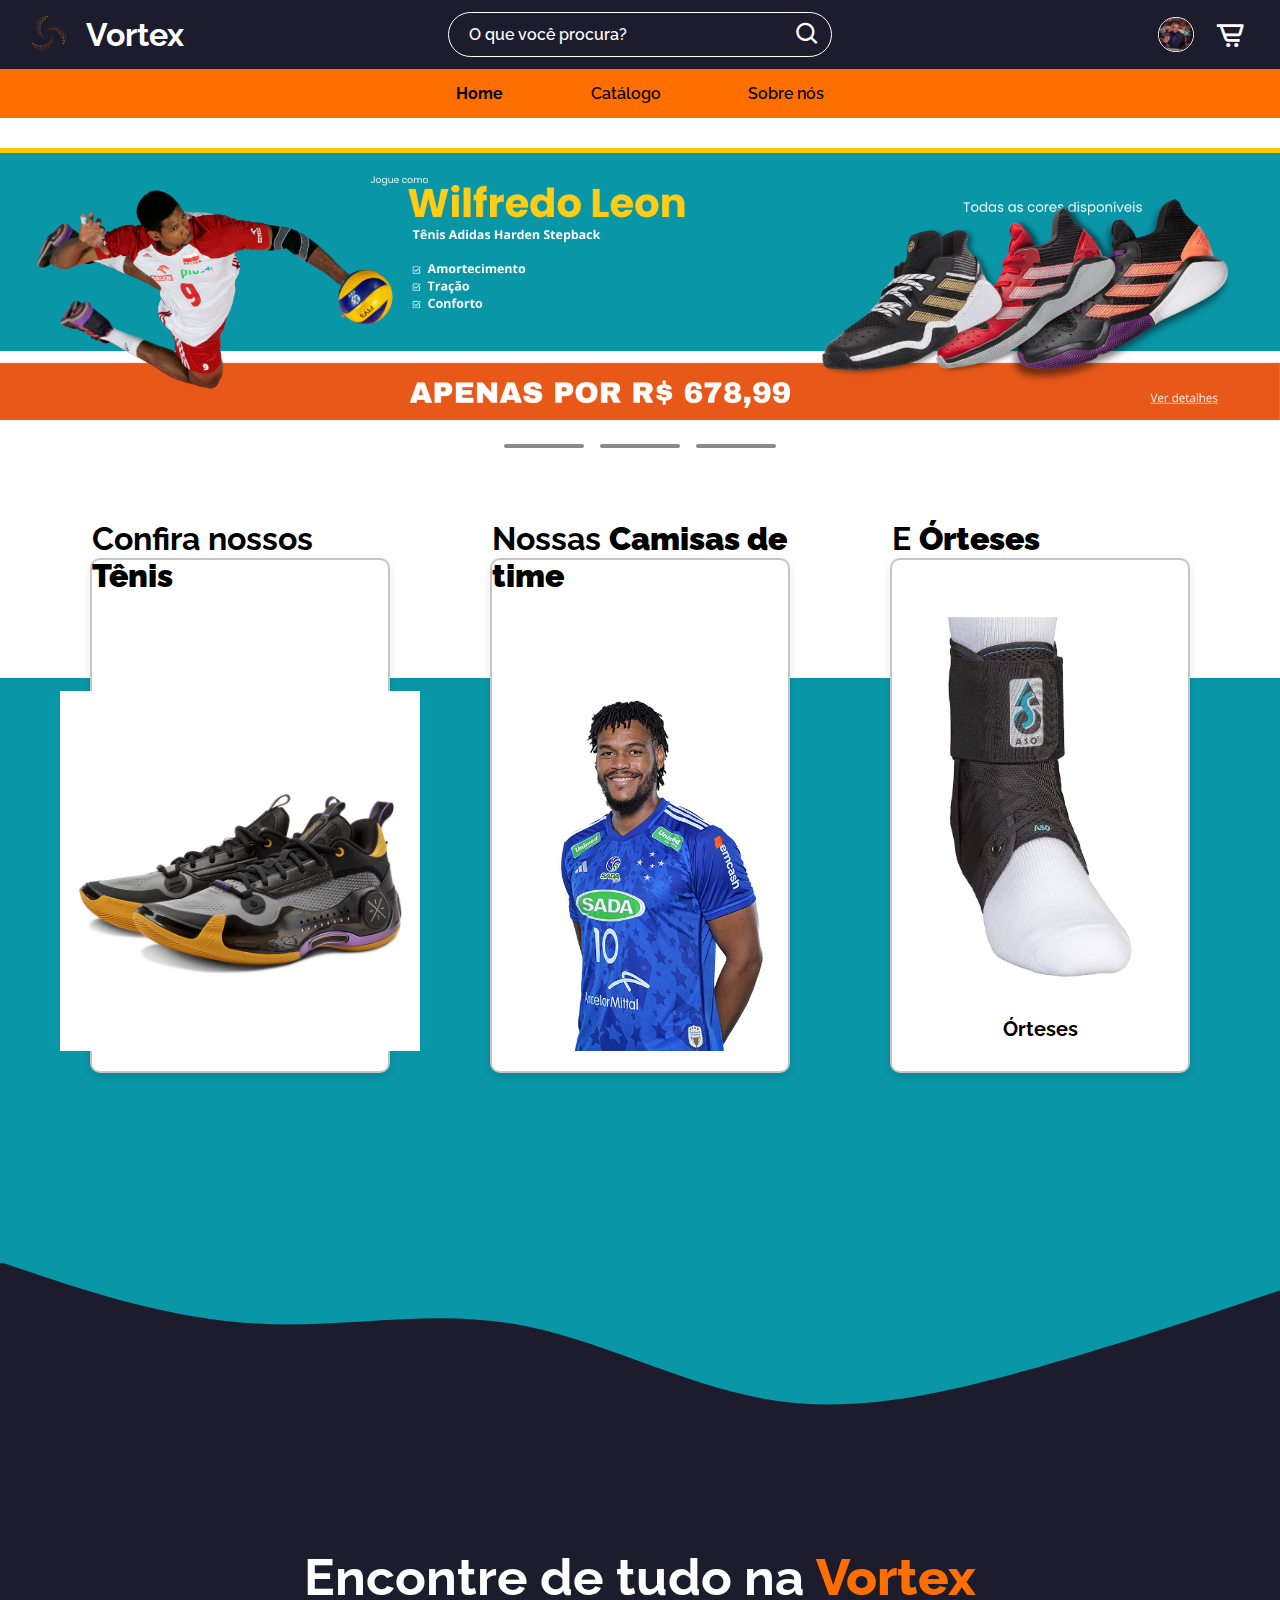
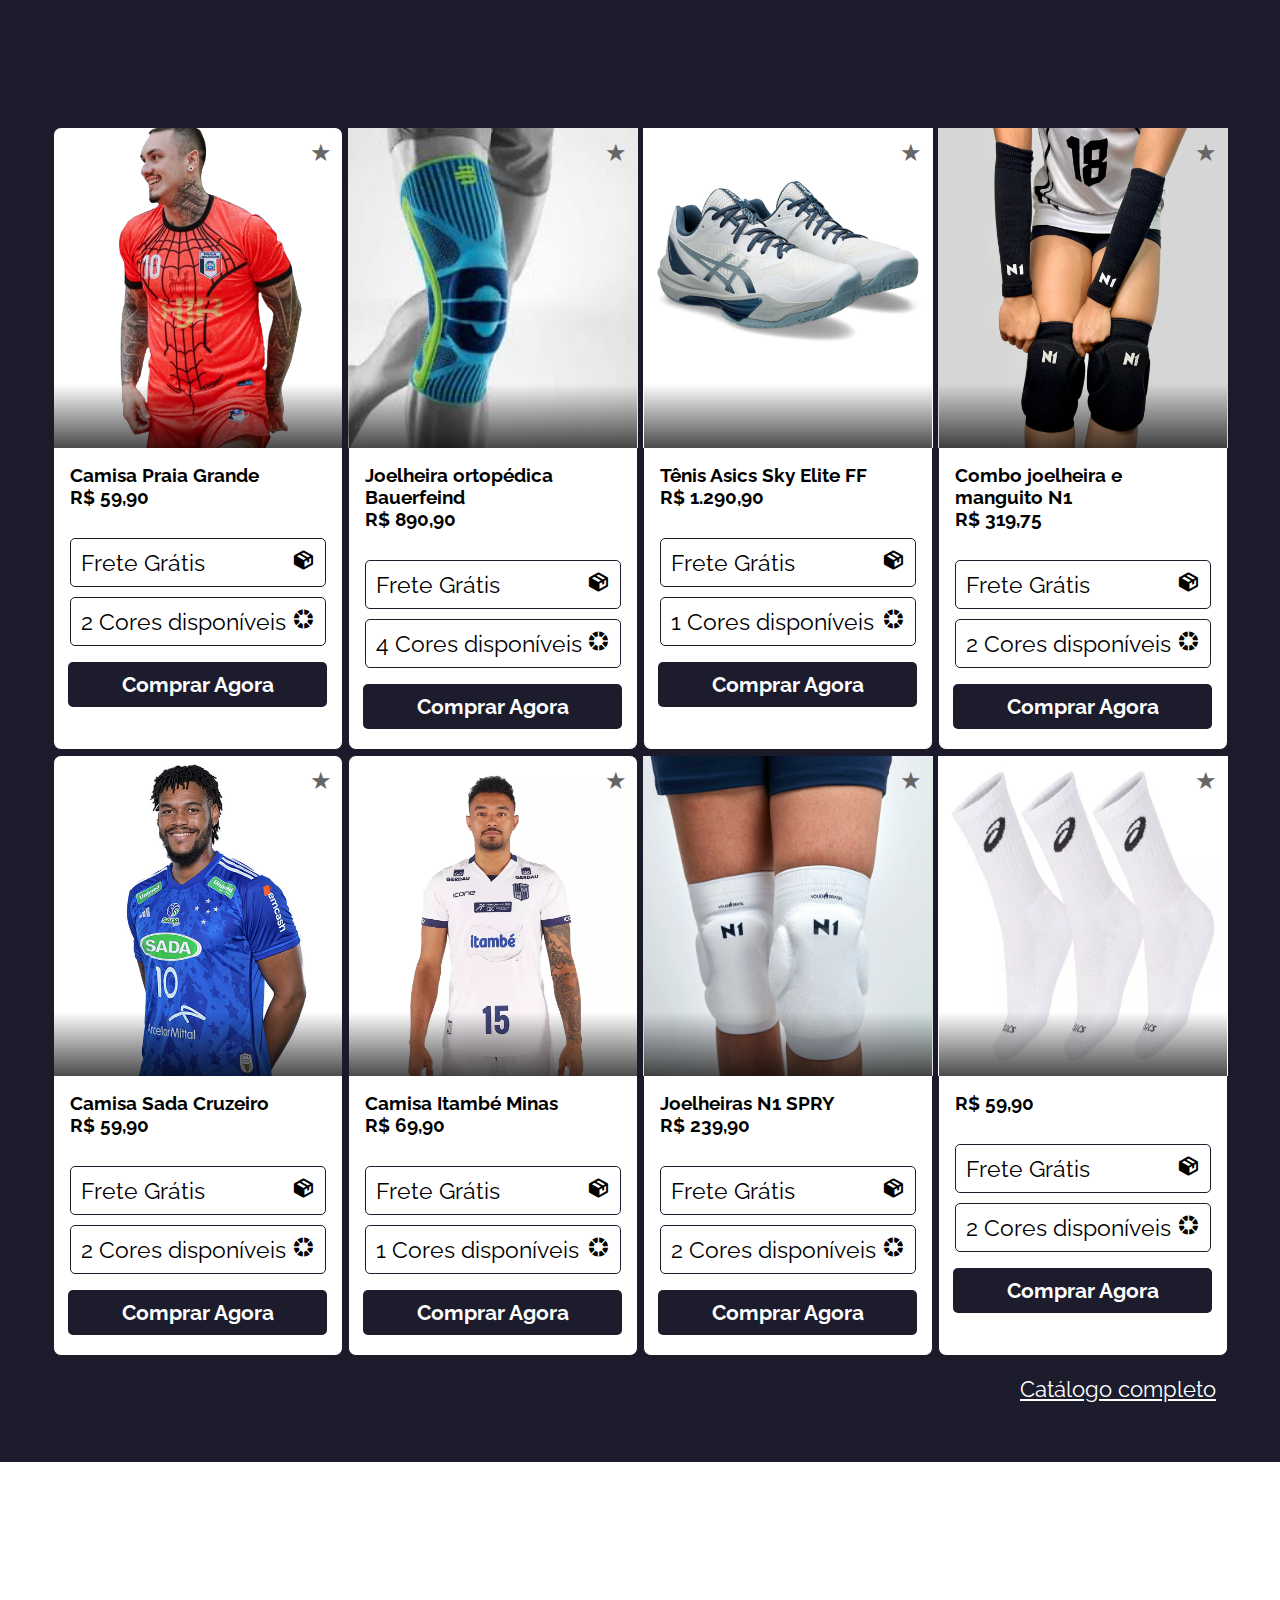
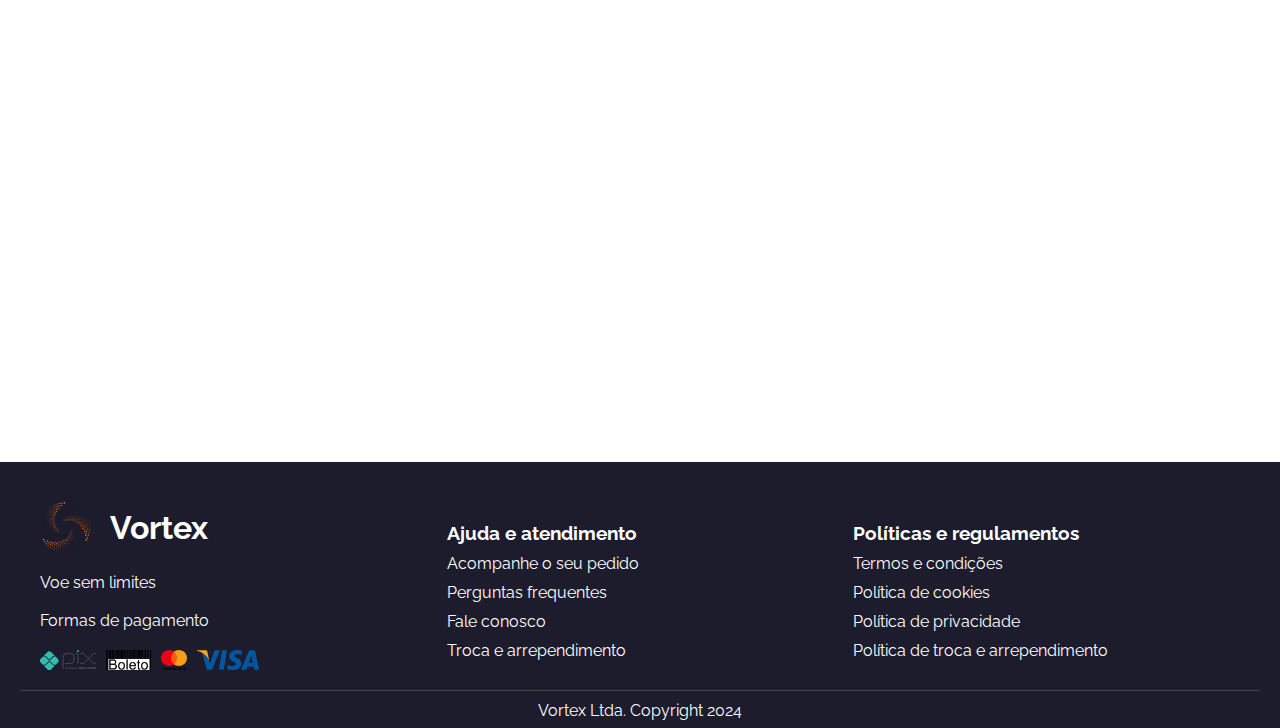
==== index.html @ 78d83d80 "atualizado" ====
<!DOCTYPE html>
<html lang="pt-br">
<head>
    <meta charset="UTF-8">
    <meta http-equiv="X-UA-Compatible" content="IE=edge">
    <meta name="viewport" content="width=device-width, initial-scale=1.0">
    <title>Vortex</title>
    <link rel="icon" href="img/logo.svg">
    <link rel="stylesheet" href="style.css">
    <link href="https://unpkg.com/boxicons@2.1.4/css/boxicons.min.css" rel="stylesheet"/>
</head>
<body>
    <header id="header">
        <div class="header-contents">
            <div class="logo-container">
                <img class="logo" src="img/logo.svg" >
                <h1>Vortex</h1>
            </div>
            
            <div class="searchbar">
                <input placeholder="O que você procura?" type="text">
                <i class='bx bx-search'></i>
            </div>

            <div class="header-links">
                <a href="#"><img src="img/foto de perfil.png"></a>
                <a href="#"><i class='bx bx-cart-alt'></i></a>
            </div>

            <div class="responsive-buttons">
                <button onclick="abrir_menu()" class="menu">
                    <i class="bx bx-menu"></i>
                </button>
                <button onclick="abrir_search()" class="menu">
                    <i class='bx bx-search'></i>
                </button>
            </div>
        </div>
        <nav>
            <ul>
                <a class="mobile-only-links perfil-link" href="#"><img src="img/foto de perfil.png"></a>
                <a class="mobile-only-links cart-link" href="#"><i class='bx bx-cart-alt'></i></a>
                <a class="current-page" href="">Home</a>
                <a href="">Catálogo</a>
                <a href="">Sobre nós</a>
                <a class="catalog-item-a" href=""><strong>Vortex Exclusive</strong></a>
                <a class="catalog-item-a" href="">Tênis</a>
                <a class="catalog-item-a" href="">Joelheiras</a>
                <a class="catalog-item-a" href="">Órteses</a>
                <a class="catalog-item-a" href="">Manguitos</a>
                
            </ul>
        </nav>
    </header>
    <main>
        <div class="main-banner">
            <div class="banner-img-slider">
                <a href="">
                    <img id="banner-slider-1" src="img/banner/banner1.png" alt="">
                </a>
            </div>

            <div class="banner-nav">
                <a href="#banner-slider-1"></a>
                <a href="#banner-slider-2"></a>
                <a href="#banner-slider-3"></a>
            </div>
        </div>
        <div class="promotion-cards">
            <div class="promotion-bg"></div>

            <div class="card">
                <h1>Confira nossos <strong>Tênis</strong></h1>

                <div class="img-container">
                    <img src="img/produtos/wow10.webp" alt="Produto 1">
                </div>
              
            </div>
            <div class="card">
                <h1>Nossas <strong>Camisas de time</strong></h1>
                <div class="img-container">
                    <img src="img/produtos/camisa-sadacruzeiro.jpg" alt="Produto 1">
                </div>
            </div>
            <div class="card">
                <h1>E <strong>Órteses</strong></h1>
                <div class="img-container">
                    <img src="img/produtos/aso-brace.jpg" alt="Produto 3">
                </div>
                <div class="card-content">
                    <h3>Órteses</h3>
                    <p>Jogue seguro que está protegido contra lesões</p>
                </div>
            </div>

            </div>
        </div>
        
        
        <div class="products">
            <svg xmlns="http://www.w3.org/2000/svg" viewBox="0 0 1440 320">
                <path fill="#1C1C2D" fill-opacity="1" d="M0,288L48,272C96,256,192,224,288,197.3C384,171,480,149,576,165.3C672,181,768,235,864,250.7C960,267,1056,245,1152,250.7C1248,256,1344,288,1392,304L1440,320L1440,320L1392,320C1344,320,1248,320,1152,320C1056,320,960,320,864,320C768,320,672,320,576,320C480,320,384,320,288,320C192,320,96,320,48,320L0,320Z"></path>
            </svg>
            <div class="title">
                <h1>Encontre de tudo na <span class="vrtx_span">Vortex</span></h1>
            </div>
            <div class="list-products">

            <!-- PRODUTO -->
            <div class="product-card">
                <div class="card-header">
                    <img src="img/produtos/camisapraiagrande.png" alt="Joelheiras esportivas" class="product-image">
                    <button class="favorite-button">★</button>
                </div>
                
                <div class="card-body">
                    <div class="product-info">
                        <h2>Camisa Praia Grande</h2>
                        <h3>R$ 59,90</h3>
                    </div>
                    
                    <div class="options">
                        <span>
                            Frete Grátis
                            <i class='bx bxs-package'></i>
                        </span>
                        <span>
                            2 Cores disponíveis
                            <i class='bx bxs-color'></i>
                        </span>
                    </div>
                </div>
                <button class="buy-button">Comprar Agora</button>
            </div>
            <!-- PRODUTO -->
             <div class="product-card">
                <div class="card-header">
                    <img src="img/produtos/bauerfeind.jpg" alt="Joelheiras esportivas" class="product-image">
                    <button class="favorite-button">★</button>
                </div>
                
                <div class="card-body">
                    <div class="product-info">
                        <h2>Joelheira ortopédica Bauerfeind</h2>
                        <h3>R$ 890,90</h3>
                    </div>
                    
                    <div class="options">
                        <span>
                            Frete Grátis
                            <i class='bx bxs-package'></i>
                        </span>
                        <span>
                            4 Cores disponíveis
                            <i class='bx bxs-color'></i>
                        </span>
                    </div>
                </div>
                <button class="buy-button">Comprar Agora</button>
            </div>
            <!-- PRODUTO -->
            <!-- PRODUTO -->
             <div class="product-card">
                <div class="card-header">
                    <img src="img/produtos/asics.jpg" alt="Joelheiras esportivas" class="product-image">
                    <button class="favorite-button">★</button>
                </div>
                
                <div class="card-body">
                    <div class="product-info">
                        <h2>Tênis Asics Sky Elite FF</h2>
                        <h3>R$ 1.290,90</h3>
                    </div>
                    
                    <div class="options">
                        <span>
                            Frete Grátis
                            <i class='bx bxs-package'></i>
                        </span>
                        <span>
                            1 Cores disponíveis
                            <i class='bx bxs-color'></i>
                        </span>
                    </div>
                </div>
                <button class="buy-button">Comprar Agora</button>
            </div>
            <!-- PRODUTO -->
            <!-- PRODUTO -->
             <div class="product-card">
                <div class="card-header">
                    <img src="img/produtos/combo-n1.webp" alt="Joelheiras esportivas" class="product-image">
                    <button class="favorite-button">★</button>
                </div>
                
                <div class="card-body">
                    <div class="product-info">
                        <h2>Combo joelheira e manguito N1</h2>
                        <h3>R$ 319,75</h3>
                    </div>
                    
                    <div class="options">
                        <span>
                            Frete Grátis
                            <i class='bx bxs-package'></i>
                        </span>
                        <span>
                            2 Cores disponíveis
                            <i class='bx bxs-color'></i>
                        </span>
                    </div>
                </div>
                <button class="buy-button">Comprar Agora</button>
            </div>
            <!-- PRODUTO -->
            <!-- PRODUTO -->
             <div class="product-card">
                <div class="card-header">
                    <img src="img/produtos/camisa-sadacruzeiro.jpg" alt="Joelheiras esportivas" class="product-image">
                    <button class="favorite-button">★</button>
                </div>
                
                <div class="card-body">
                    <div class="product-info">
                        <h2>Camisa Sada Cruzeiro</h2>
                        <h3>R$ 59,90</h3>
                    </div>
                    
                    <div class="options">
                        <span>
                            Frete Grátis
                            <i class='bx bxs-package'></i>
                        </span>
                        <span>
                            2 Cores disponíveis
                            <i class='bx bxs-color'></i>
                        </span>
                    </div>
                </div>
                <button class="buy-button">Comprar Agora</button>
            </div>
            <!-- PRODUTO -->
            <!-- PRODUTO -->
             <div class="product-card">
                <div class="card-header">
                    <img src="img/produtos/camisa-itambe-minas.webp" alt="Joelheiras esportivas" class="product-image">
                    <button class="favorite-button">★</button>
                </div>
                
                <div class="card-body">
                    <div class="product-info">
                        <h2>Camisa Itambé Minas</h2>
                        <h3>R$ 69,90</h3>
                    </div>
                    
                    <div class="options">
                        <span>
                            Frete Grátis
                            <i class='bx bxs-package'></i>
                        </span>
                        <span>
                            1 Cores disponíveis
                            <i class='bx bxs-color'></i>
                        </span>
                    </div>
                </div>
                <button class="buy-button">Comprar Agora</button>
            </div>
            <!-- PRODUTO -->
            <!-- PRODUTO -->
             <div class="product-card">
                <div class="card-header">
                    <img src="img/produtos/joelheiran1.jpg" alt="Joelheiras esportivas" class="product-image">
                    <button class="favorite-button">★</button>
                </div>
                
                <div class="card-body">
                    <div class="product-info">
                        <h2>Joelheiras N1 SPRY</h2>
                        <h3>R$ 239,90</h3>
                    </div>
                    
                    <div class="options">
                        <span>
                            Frete Grátis
                            <i class='bx bxs-package'></i>
                        </span>
                        <span>
                            2 Cores disponíveis
                            <i class='bx bxs-color'></i>
                        </span>
                    </div>
                </div>
                <button class="buy-button">Comprar Agora</button>
            </div>
            <!-- PRODUTO -->
            <!-- PRODUTO -->
             <div class="product-card">
                <div class="card-header">
                    <img src="img/produtos/meiaasicscrew.webp" alt="Joelheiras esportivas" class="product-image">
                    <button class="favorite-button">★</button>
                </div>
                
                <div class="card-body">
                    <div class="product-info">
                        <h2></h2>
                        <h3>R$ 59,90</h3>
                    </div>
                    
                    <div class="options">
                        <span>
                            Frete Grátis
                            <i class='bx bxs-package'></i>
                        </span>
                        <span>
                            2 Cores disponíveis
                            <i class='bx bxs-color'></i>
                        </span>
                    </div>
                </div>
                <button class="buy-button">Comprar Agora</button>
            </div>
           
            
        </div>
        <div class="catalog-container">
            <a href="">Catálogo completo</a>
        </div>
    </div>

    </div>

    </main>
    <footer>
    <div class="footer-container">
        <div class="footer-column">
            <span class="footer-logo">
                <img src="img/logo.svg" alt="Logo Vortex" >
                <h2>Vortex</h2>
            </span>
            <p>Voe sem limites</p>
            <p class="formas-pagamento">Formas de pagamento</p>
            <div class="payment-methods">
                <img src="img/pix-106.svg" alt="pix">
                <img src="img/boleto.png" alt="boleto">
                <img src="img/Mastercard-logo.svg" alt="mastercard">
                <img src="img/Visa_Inc._logo.svg" alt="visa">
            </div>
        </div>

        <div class="footer-column">
            <h3>Ajuda e atendimento</h3>
            <ul>
                <li><a href="#">Acompanhe o seu pedido</a></li>
                <li><a href="#">Perguntas frequentes</a></li>
                <li><a href="#">Fale conosco</a></li>
                <li><a href="#">Troca e arrependimento</a></li>
            </ul>
        </div>

        <div class="footer-column">
            <h3>Políticas e regulamentos</h3>
            <ul>
                <li><a href="#">Termos e condições</a></li>
                <li><a href="#">Política de cookies</a></li>
                <li><a href="#">Política de privacidade</a></li>
                <li><a href="#">Política de troca e arrependimento</a></li>
            </ul>
        </div>
    </div>

    <div class="footer-bottom">
        <p>Vortex Ltda. Copyright 2024</p>
    </div>
</footer>
    <script>
        function abrir_menu() {
            const nav = document.querySelector('nav');
            nav.classList.toggle('active');
        }
        function abrir_search() {
            const searchbar = document.querySelector('.searchbar');
            searchbar.classList.toggle('active');
        }
    </script>
</body>
</html>
---- style.css ----
/* /----------------------------------------------------------------------

                            CONTEUDOS GENÉRICOS

-------------------------------------------------------------------------*/

@import url('https://fonts.googleapis.com/css2?family=Raleway:ital,wght@0,100..900;1,100..900&display=swap');
@import url('https://fonts.googleapis.com/css2?family=Poppins:ital,wght@0,100;0,200;0,300;0,400;0,500;0,600;0,700;0,800;0,900;1,100;1,200;1,300;1,400;1,500;1,600;1,700;1,800;1,900&display=swap');

* {
    padding: 0;
    margin: 0;
    box-sizing: border-box;
    font-family: "Raleway", sans-serif;
    text-decoration: none;

}

:root {
    --escuro: #1C1C2D;
    --destaque: #FF6F00;
    --cinza: #8A8A8A;
}

body {
    overflow-x: hidden;
}

header {
    position: relative;
    width: 100vw;
    display: flex;
    z-index: 10;
    flex-direction: column;

}

.header-contents {
    padding: 16px 30px 16px 30px;
    display: flex;
    align-items: center;
    justify-content: space-between;
    color: white;
    background-color: var(--escuro);
    position: relative;
    z-index: 10;
}

.logo-container {
    display: flex;
    align-items: center;
    gap: 20px;
}

.logo {
    width: 36px;
}

.header-links {
    display: flex;
    gap: 20px;
    align-items: center;
}

.header-links a {
    display: flex;
    align-items: center;
    text-align: center;
    text-decoration: none;
    color: white;
    font-size: 2rem;
    width: 36px;
    height: 36px;
}

.header-links a img {
    align-self: center;
    border-radius: 100px;
    border: 1px solid white;
    width: 36px;
}

.searchbar {
    width: 30%;
    height: 65%;
    display: flex;
    padding: 15px 10px 15px 20px;
    align-items: center;
    justify-content: space-between;
    border: 1px solid white;
    border-radius: 100px;
    position: absolute;
    left: 50%;
    transform: translateX(-50%);
}

.searchbar input {
    font-size: 1rem;
    background-color: transparent;
    width: 100%;
    border: none;
    outline: none;
    color: white;

}

.searchbar input::placeholder {
    font-size: 1rem;
    color: white;
    font-weight: 550;
}

.searchbar i {
    font-size: 1.7rem;
}

nav {

    position: sticky;
    top: 0;
    width: 100%;
    display: flex;
    justify-content: center;
    padding: 10px;
    background-color: var(--destaque);
    z-index: 1000;
}

nav ul {
    padding: 0;
    list-style: none;
    display: flex;
    justify-content: space-between;
    width: 30%;
    display: flex;
}

nav ul a {
    padding: 5px;
    font-weight: 550;
    color: black;
    text-decoration: none;
    position: relative;
    transition: all .2s ease;
}

.catalog-item-a {
    display: none;
}

nav ul a.current-page {
    font-weight: bolder;
}

nav ul a:hover {
    font-weight: bold;
    transform: scale(1.07);
}

.mobile-only-links {
    display: none;
}

.responsive-buttons {
    display: none;
}

.responsive-buttons button {
    background-color: transparent;
    border: none;
    color: white;
}

.menu i {
    font-size: 2.1rem;
}

/* /----------------------------------------------------------------------

                            PÁGINA HOME

-------------------------------------------------------------------------*/
main {
    margin-top: 30px;
    width: 100vw;
    min-height: 100vh;
    display: flex;
    gap: 100px;
    align-items: center;
    flex-direction: column;
}

.main-banner {
    display: flex;
    flex-direction: column;
    align-items: center;
    gap: 20px;
    width: 100%;
    max-height: 29rem;
    height: fit-content;
    border-top: 5px solid #F8C901;
}

.banner-img-slider {
    width: 100%;
    display: flex;
    overflow-x: auto;
    scrollbar-width: none;
    -ms-overflow-style: none;
    scroll-snap-type: x mandatory;
    scroll-behavior: smooth;
}

.banner-nav {
    display: flex;
    column-gap: 1rem;
    bottom: 1.25rem;
    left: 50%;
}

.banner-nav a {
    width: 5rem;
    border-radius: 10px;
    height: 0.25rem;
    background-color: var(--cinza);
    transition: all .3s ease;
}

.banner-nav a:hover {
    background-color: var(--escuro);
}

.banner-img-slider a {
    width: 100%;
    height: 100%;
}

.banner-img-slider a img {
    width: 100%;
    height: auto;
}

.promotion-cards {
    width: 90%;
    display: flex;
    justify-content: center;
    gap: 100px;
    /* Espaçamento entre os cards */
    flex-wrap: nowrap;
    position: relative;
    margin-top: 10px;
    /* Faz com que os cards que não couberem se movam para a linha seguinte */
}

.promotion-cards .card {
    display: flex;
    flex-direction: column;
    justify-content: space-between;
    width: 300px;
    border-radius: 10px;
    border: 2px solid #c5c5c5;
    box-shadow: 0 4px 8px rgba(0, 0, 0, 0.1);
    background-color: white;
    transition: all 0.3s ease, box-shadow 0.3s ease;
    position: relative;
    margin-bottom: 20px;
}

.card:hover {
    transform: translateY(-10px);
    box-shadow: 0 8px 16px rgba(0, 0, 0, 0.2);
}

.card .img-container {
    width: 100%;
    height: 25em;
    display: flex;
    align-items: center;
    justify-content: center;
}

.card img {
    width: auto;
    height: 90%;
    object-fit: cover;
    box-shadow: rgba(0, 0, 0, 0.35) 0px -50px 36px -28px inset;
}

.promotion-cards .card .card-content {
    padding: 20px;
    text-align: center;
    width: 100%;
    /* height: 40%; Define a altura do conteúdo como 40% do card */
    box-sizing: border-box;
}

.card-content h3 {
    font-size: 1.25rem;
    margin-bottom: 10px;
}

.promotion-bg {
    top: 120px;
    position: absolute;
    width: 100vw;
    height: 42rem;
    background-color: #0996A7;
}

.promotion-cards .card .card-content p {
    display: none;
}

.promotion-cards .card h1 {
    transform: translateY(-40px);
}

.products {
    margin-top: 70px;
    background-color: var(--escuro);
    position: relative;
    width: 100%;
    display: flex;
    flex-direction: column;
    align-items: center;
    padding-bottom: 40px;
}

.products svg {
    transform: rotate(180deg) translateY(1px);
    width: 100vw;
}

.products svg path {
    fill: #0996A7;
    stroke: 1px var(--destaque);
    stroke-width: 8px;
    stroke-linejoin: round;
}

.title {
    color: white;
    text-align: center;
    font-size: 1.6em;
    width: 100%;
}

h1 .vrtx_span {
    font-weight: 800;
    color: var(--destaque);
}

.list-products {
    display: flex;
    margin-top: 120px;
    width: 100%;
    flex-direction: row;
    flex-wrap: wrap;
    justify-content: center;
    gap: 5px;
}

/*
******************************
*/
.product-card {
    background-color: #F8C901;
    max-width: 290px;
    width: 100%;
    background: #fff;
    border-radius: 8px;
    box-shadow: 0 4px 6px rgba(0, 0, 0, 0.1);
    align-items: center;
    position: relative;
    border: 1px solid var(--escuro);
    display: flex;
    flex-direction: column;
    transition: all .3s ease;
    padding-bottom: 20px;
}

.card-header {
    display: flex;
    height: 20rem;
    width: 100%;
    justify-content: center;
    position: relative;
}

.product-card .options {
    display: flex;
    flex-direction: column;
    width: 100%;
    font-size: 1.3em;
    gap: 10px;
    justify-content: space-between;
}

.product-card .options span {
    border: 1px solid var(--escuro);
    padding: 10px;
    border-radius: 5px;
    width: 100%;
    display: flex;
    font-size: 1.1em;
    justify-content: space-between;

}

.product-image {
    height: 100%;
    width: auto;
    max-width: 290px;
    display: block;
    position: relative;
}

.card-header::after {
    content: "";
    position: absolute;
    bottom: 0;
    left: 0;
    width: 100%;
    height: 100%;
    background: linear-gradient(to top, rgba(0, 0, 0, 0.705), rgba(0, 0, 0, 0) 20%);
}

.favorite-button {
    position: absolute;
    z-index: 9;
    top: 10px;
    right: 10px;
    background: none;
    border: none;
    font-size: 24px;
    color: #666;
    cursor: pointer;
    transition: color 0.3s;
}

.favorite-button:hover {
    color: #ff9800;
}

.card-body {
    display: flex;
    flex-direction: column;
    gap: 30px;
    width: 100%;
    padding: 16px;
}

.product-info h2 {
    font-size: 1.2em;
}

.product-info h3 {
    font-size: 1.2em;
}

.product-price {
    font-size: 20px;
    font-weight: bold;
    color: #28a745;
    margin: 0 0 16px;
}

.product-options {
    width: 100%;
    padding: 8px;
    margin-bottom: 16px;
    border: 1px solid #ccc;
    border-radius: 4px;
    font-size: 14px;
}

.product-card .buy-button {
    padding: 10px;
    color: white;
    font-size: 1.3em;
    font-weight: 700;
    border: none;
    outline: none;
    border-radius: 5px;
    background-color: var(--escuro);
    transition: all .3s ease;
    width: 90%;

}

.product-card .buy-button:hover {
    scale: 1.02;
}

.product-card .buy-button:active {
    scale: 1.0;
}

.product-card:hover {
    border: 1px solid var(--destaque);
}

/*
******************************
*/
.catalog-container {
    width: 90%;
    padding: 20px 0px;
    text-align: right;
    font-size: 1.4em;
    text-decoration: none;
}

.catalog-container a {
    color: white;
    text-decoration: underline;
}

footer {
    margin-top: 600px;
    background-color: var(--escuro);
    color: #fff;
    padding: 40px 20px 8px 20px;
    width: 100%;
    font-family: Arial, sans-serif;
    position: relative;
}

.footer-container {
    display: flex;
    justify-content: space-between;
    flex-wrap: wrap;
    gap: 20px;
    max-width: 1200px;
    margin: 0 auto;
}

.footer-column {
    flex: 1;
    min-width: 200px;
    display: flex;
    flex-direction: column;
    justify-content: space-between;
}

.footer-logo img {
    width: 50px;
}

.footer-logo {
    display: flex;
    align-items: center;
    gap: 20px;
}

.footer-logo h2 {
    font-size: 2rem;
}

.payment-methods {
    display: flex;
    flex-wrap: wrap;
}

.payment-methods img {
    margin-right: 10px;
    width: auto;
    height: 20px;
}

.footer-column h3 {
    margin-top: 20px;
    font-size: 1.2rem;
    margin-bottom: 10px;
}

.footer-column ul {
    list-style-type: none;
    padding: 0;
}

.footer-column ul li {
    margin-bottom: 10px;
}

.footer-column ul li a {
    color: #fff;
    text-decoration: none;
    transition: color 0.3s ease;
}

.footer-column ul li a:hover {
    color: #ccc;
}

.footer-bottom {
    text-align: center;
    margin-top: 20px;
    border-top: 1px solid #444;
    padding-top: 10px;
    font-size: 1rem;
}

/* /----------------------------------------------------------------------

                            MEDIA QUERY'S

-------------------------------------------------------------------------*/

/* Colapsar Header */
@media (max-width: 800px) {
    .header-links {
        display: none;
    }

    nav {
        display: none;
        flex-direction: column;
        transition: transform 0.3s ease;
        border-bottom-left-radius: 8px;
        position: absolute;
        right: 0;
        top: 100%;
        width: 300px;
        padding: 20px;
        background-color: var(--destaque);
        box-shadow: 0 2px 10px rgba(0, 0, 0, 0.1);
    }

    nav.active {
        display: flex;
        flex-direction: column;
    }

    .searchbar {
        display: none;
        justify-content: space-around;
        align-items: center;
        margin: 0;
        transform: translatex(0);
        left: 0px;
        top: 100%;
        background-color: var(--escuro);
        width: 100%;
        border: none;
        border-radius: 0px;
        padding: 30px 6px 30px 6px;
    }

    .searchbar.active {
        z-index: 5;
        display: flex;
    }

    .searchbar.active i {
        font-size: 1.5rem;
    }

    .searchbar.active input {
        z-index: 6;
        width: 80%;
        font-size: 1.2rem;
        color: white;
        border: 1px solid white;
        padding: 10px;
        border-radius: 100px;
    }

    .mobile-only-links {
        width: 100%;
        display: flex;
        align-items: center;
        gap: 10%;
        justify-content: space-between;
        border-bottom: 1px solid var(--escuro);
    }

    .catalog-item-a {
        font-size: 3rem;
        display: block;
    }

    .mobile-only-links:nth-child(2) {
        margin-bottom: 25px;
    }

    .mobile-only-links.perfil-link>img {
        position: relative;
        display: block;
        width: 50px;
        border: 2px solid var(--escuro);
        border-radius: 100%;
    }

    .mobile-only-links.perfil-link::before {
        text-decoration: none;
        font-weight: 600;
        color: black;
        font-size: clamp(1.5rem, 0.6667rem + 2.7778vw, 2rem);
        content: 'Perfil';
        font-family: "Raleway", sans-serif;
    }

    .mobile-only-links.cart-link::before {
        text-decoration: none;
        font-weight: 600;
        color: black;
        font-size: clamp(1.5rem, 0.6667rem + 2.7778vw, 2rem);
        content: 'Carrinho';
        font-family: "Raleway", sans-serif;
    }

    .mobile-only-links i {
        font-size: 3rem;
        color: var(--escuro);
        border: 1px solid var(--escuro);
        border-radius: 100%;
        padding: 6px;
    }


    nav ul {
        width: 100%;
    }

    nav ul a:not(.mobile-only-links):nth-child(n+2) {
        font-size: clamp(1.5rem, 0.6667rem + 2.7778vw, 2rem);
        width: 100%;
        display: flex;
        align-items: center;
        gap: 10%;
        justify-content: space-between;
        margin-top: 10px;
        position: relative;
    }

    nav ul a:not(.mobile-only-links)::after {
        content: "\ea50";
        font-size: 2rem;
        color: var(--escuro);
        font-family: 'boxicons';

    }

    nav.active ul {
        display: flex;
        align-items: flex-start;
        justify-content: flex-end;
        flex-direction: column;
    }

    nav.active ul a:hover {
        transform: scale(1);
    }

    .promotion-bg {
        top: 500px;
        height: 180rem;
    }

    .promotion-cards {
        display: flex;
        align-items: center;
        flex-direction: column;
    }

    .promotion-cards .card {
        width: 90%;
        height: 300px;
        display: flex;
        flex-direction: row;
        align-items: center;
        justify-content: space-around;
    }

    .promotion-cards .card .img-container {
        width: 50%;
    }

    .promotion-cards .card .card-content {
        width: 50%;
        height: 100%;
        display: flex;
        flex-direction: column;
        align-items: center;
        justify-content: space-around;
    }

    .promotion-cards .card .card-content h3 {
        font-size: 1em;
        display: inline;
        text-align: center;
    }

    .promotion-cards .card .card-content p {
        display: inline;
    }

    .responsive-buttons {
        display: flex;
        align-items: center;
        justify-content: center;
        gap: 25px;
    }

    .responsive-buttons button {
        align-items: center;
        text-align: center;
        display: flex;
        cursor: pointer;
        font-size: 5rem;
        color: white;
    }

    .catalog-container {
        text-align: center;
    }

    .footer-container {
        flex-direction: column;
        align-items: center;
        text-align: center;
        gap: 0px;
    }

    .footer-column:nth-child(1) {
        order: 4;
        margin-top: 30px;
        width: 100%;
        display: flex;
        justify-content: center;
        align-items: center;
        gap: 20px;
        padding: 5px;
    }

    .footer-column:nth-child(1) .footer-logo,
    p {
        display: none;
    }

    .footer-column:nth-child(1) .formas-pagamento {
        display: block;
        font-size: 1.8rem;
    }

    .payment-methods {
        width: 50%;
        flex-wrap: wrap;
        row-gap: 20px;
        justify-content: space-around;
    }

    .footer-column h3 {
        display: none;
    }

    /*.footer-column:nth-child(n+2) são as colunas de informação exceto a de formas e pagamento. */
    .footer-column:nth-child(n+2) {
        width: 100%;
        font-size: 1rem;
        display: flex;
        flex-direction: column;
        justify-content: flex-start;
        align-items: flex-start;
        text-align: left;
        line-height: 25px;
    }

    .footer-column:nth-child(n+2) ul {
        width: 100%;
    }

    .footer-column:nth-child(n+2) ul li {
        padding: 5px;
        border-bottom: 1px solid var(--cinza);
    }

    .footer-column:nth-child(n+2) ul li a {
        font-size: 1.4rem;
        display: flex;
        align-items: center;
        justify-content: space-between;
        width: 100%;
    }

    .footer-column:nth-child(n+2) ul li a::after {
        content: "\ea50";
        font-size: 2rem;
        color: white;
        font-family: 'boxicons';
    }

    .footer-bottom p {
        font-weight: 500;
        display: block;
        font-size: 1.3rem;
    }

}

/* Colapsar ainda mais o header */
@media (max-width: 320px) {

    .header-contents {
        flex-wrap: wrap;
        gap: 10px;
    }


    nav.active {
        width: 100%;
        display: flex;
        flex-direction: column;
        border-bottom-left-radius: 8px;
        border-bottom-right-radius: 8px;
        transform: translateX(0px);
    }

    .mobile-only-links {
        width: 100%;
        display: flex;
        align-items: center;
        gap: 10%;
        justify-content: space-between;
        border-bottom: 1px solid var(--escuro);
    }

    .mobile-only-links i {
        font-size: 1.7rem;
        color: var(--escuro);
        border: 1px solid var(--escuro);
        border-radius: 100%;
        padding: 6px;
    }

    .mobile-only-links.perfil-link>img {
        position: relative;
        display: block;
        width: 30px;
        border: 2px solid var(--escuro);
        border-radius: 100%;
    }

    .responsive-buttons {
        width: 100%;
        justify-content: space-between;
    }

    .responsive-buttons .menu:nth-child(1) {
        order: 2;
    }

    .responsive-buttons .menu:nth-child(2) {
        order: 1;
    }

    .footer-column:nth-child(n+2) ul li a {
        font-size: 1rem;
        display: flex;
        align-items: center;
        justify-content: space-between;
        width: 100%;
    }
}

/* Banners responsivos */
@media (max-width: 560px) {
    .main-banner {
        display: flex;
        flex-direction: column;
        align-items: center;
        justify-content: flex-start;
        width: 100%;
        border: none;
    }

    .banner-img-slider {
        width: 100%;
        display: flex;
        overflow-x: auto;
        scrollbar-width: none;
        -ms-overflow-style: none;
        scroll-snap-type: x mandatory;
        scroll-behavior: smooth;
        position: relative;
    }

    .banner-nav {
        display: flex;
        column-gap: 1rem;
    }

    .banner-nav a {
        width: 5rem;
        height: 0.25rem;
        background-color: var(--cinza);
        transition: all .3s ease;
    }

    .banner-nav a:hover {
        background-color: var(--escuro);
    }

    .banner-img-slider a {
        width: 100%;
        height: 100%;
    }

    .banner-img-slider a img {
        content: url('img/banner/banner1-mobile.png');
        width: 100%;
        height: auto;
    }
}
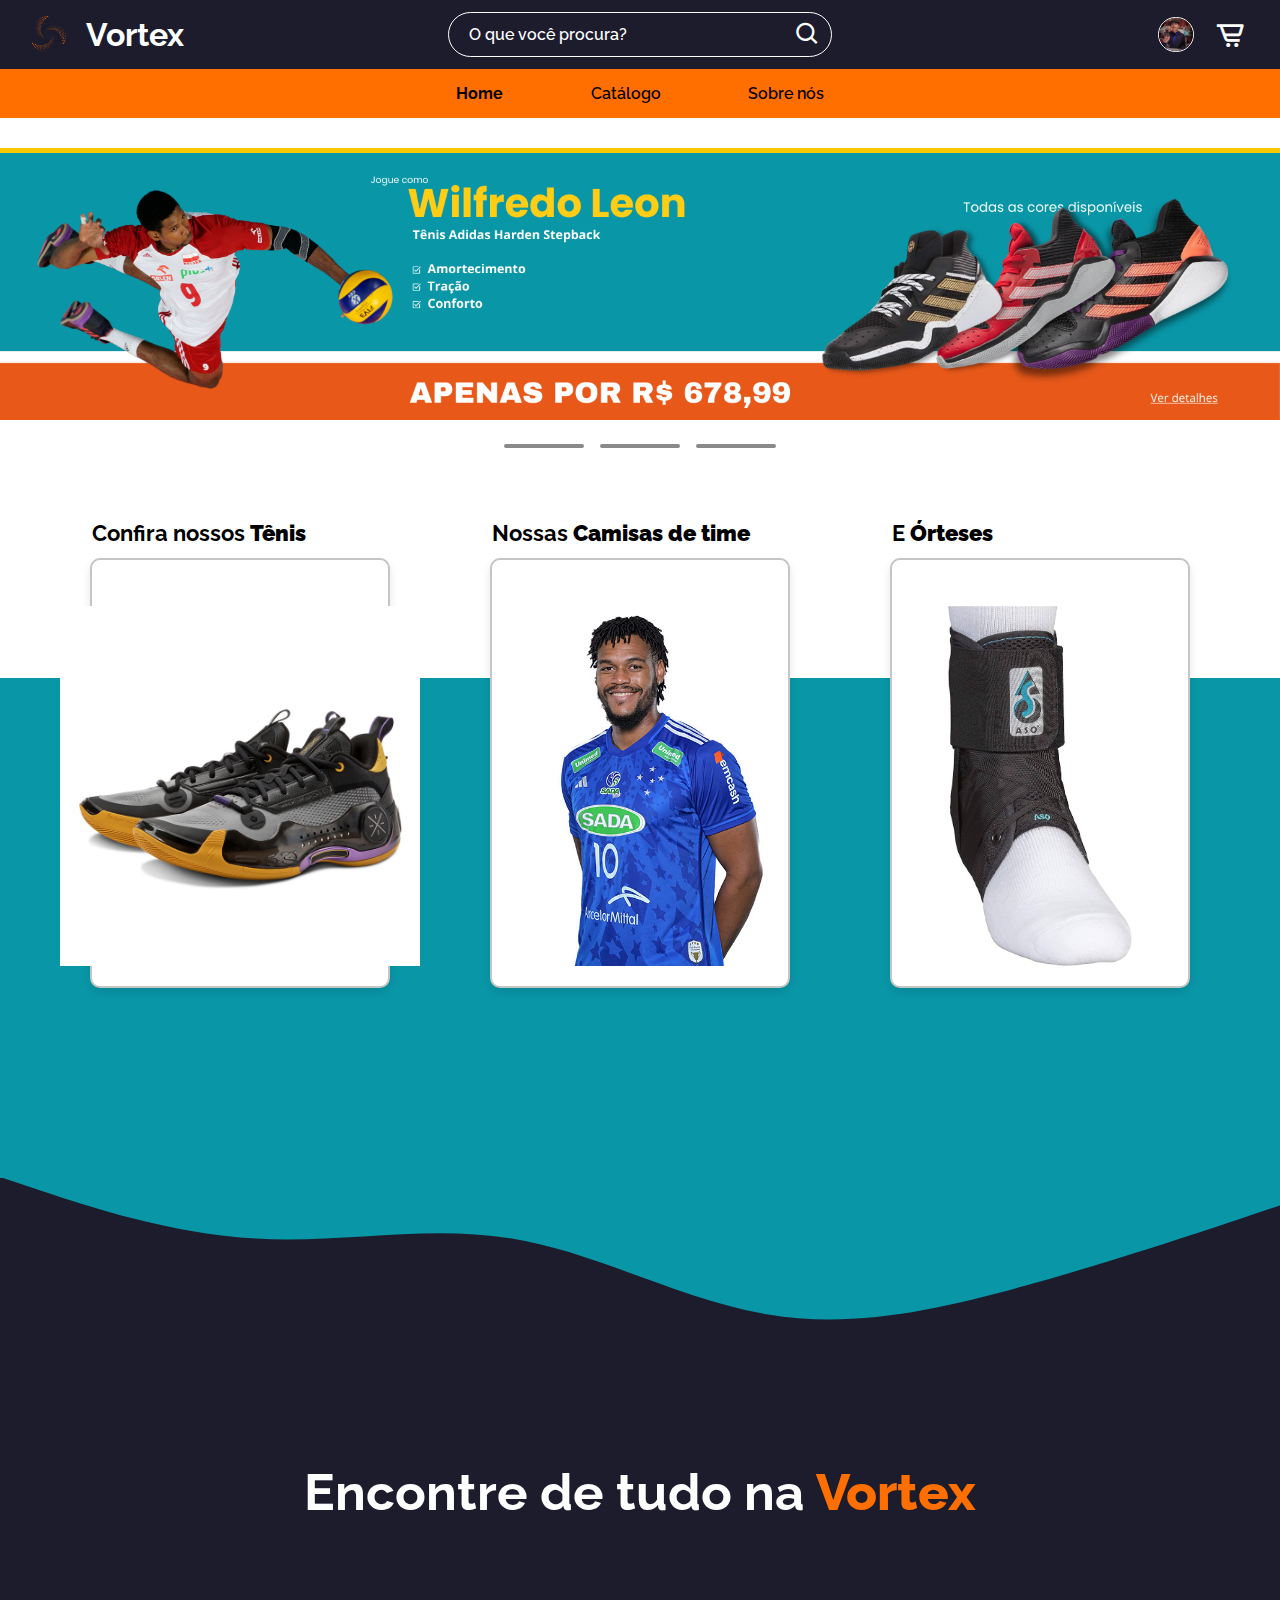
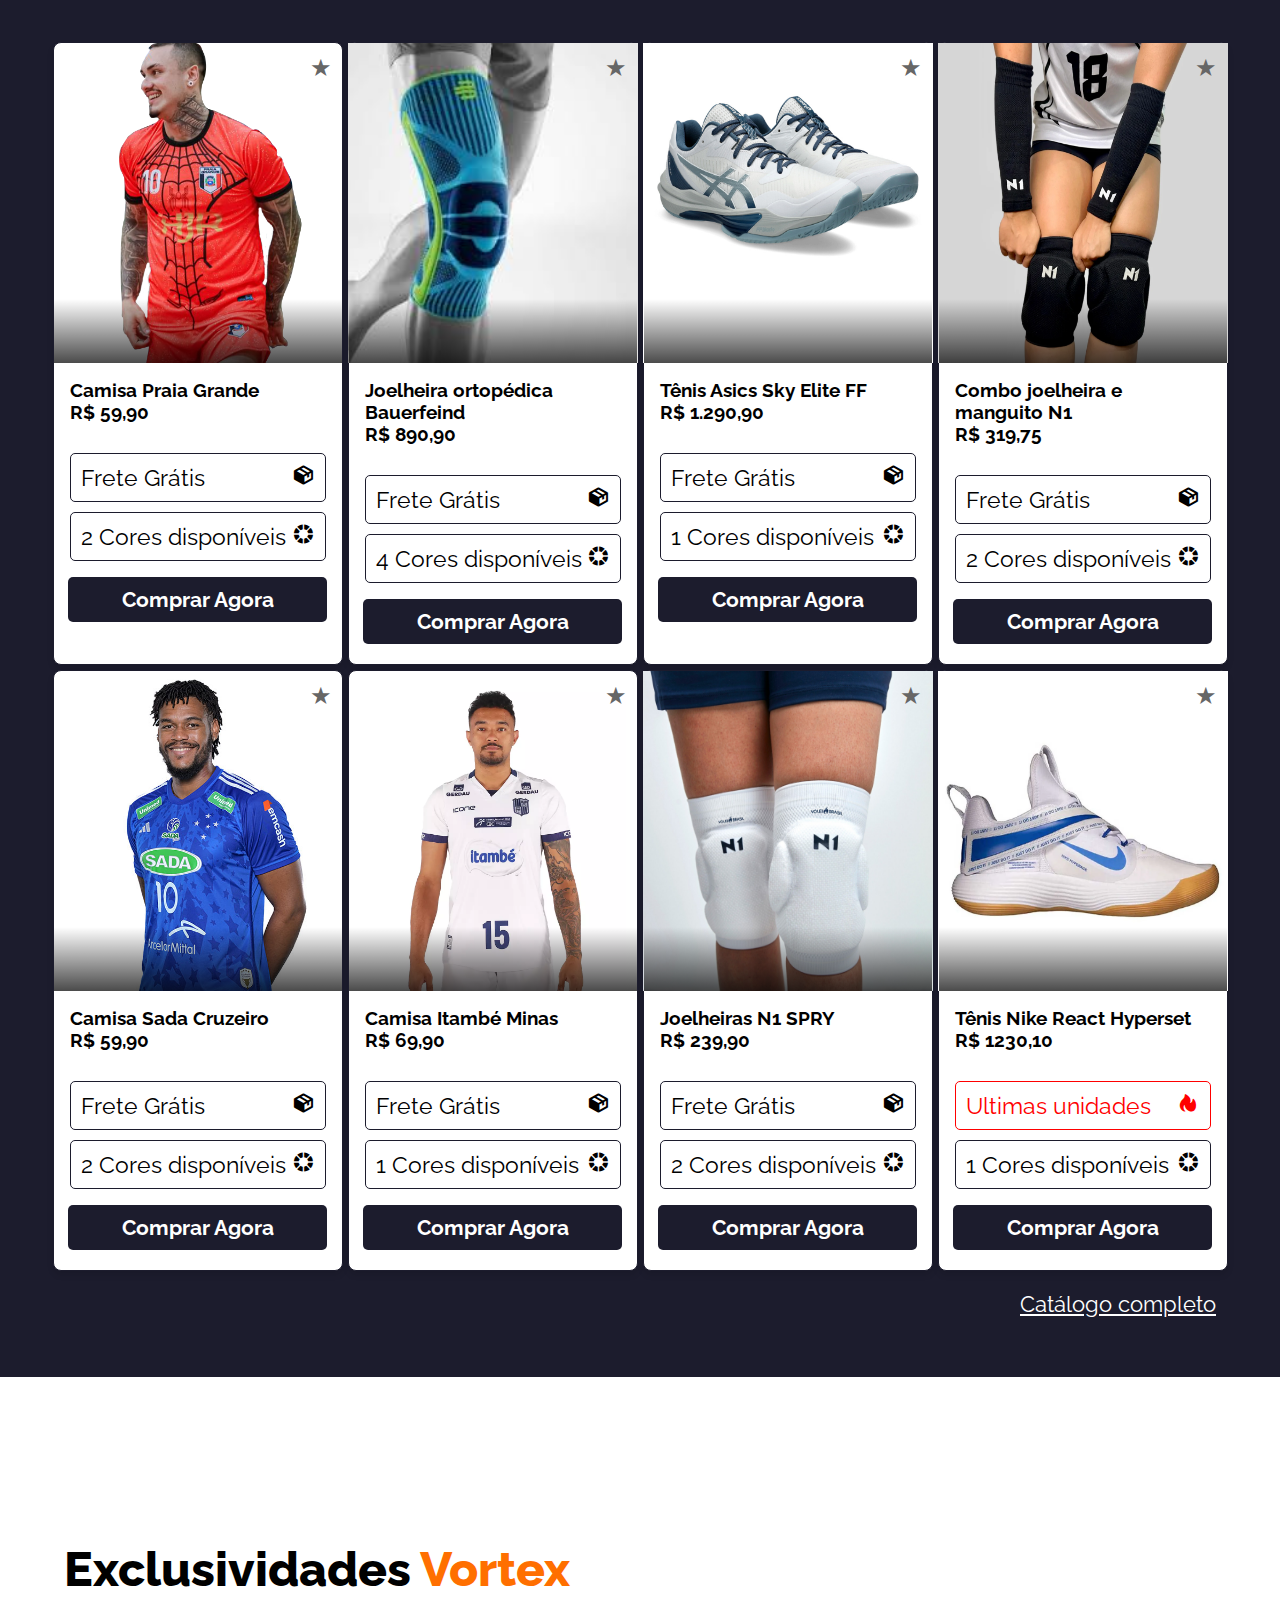
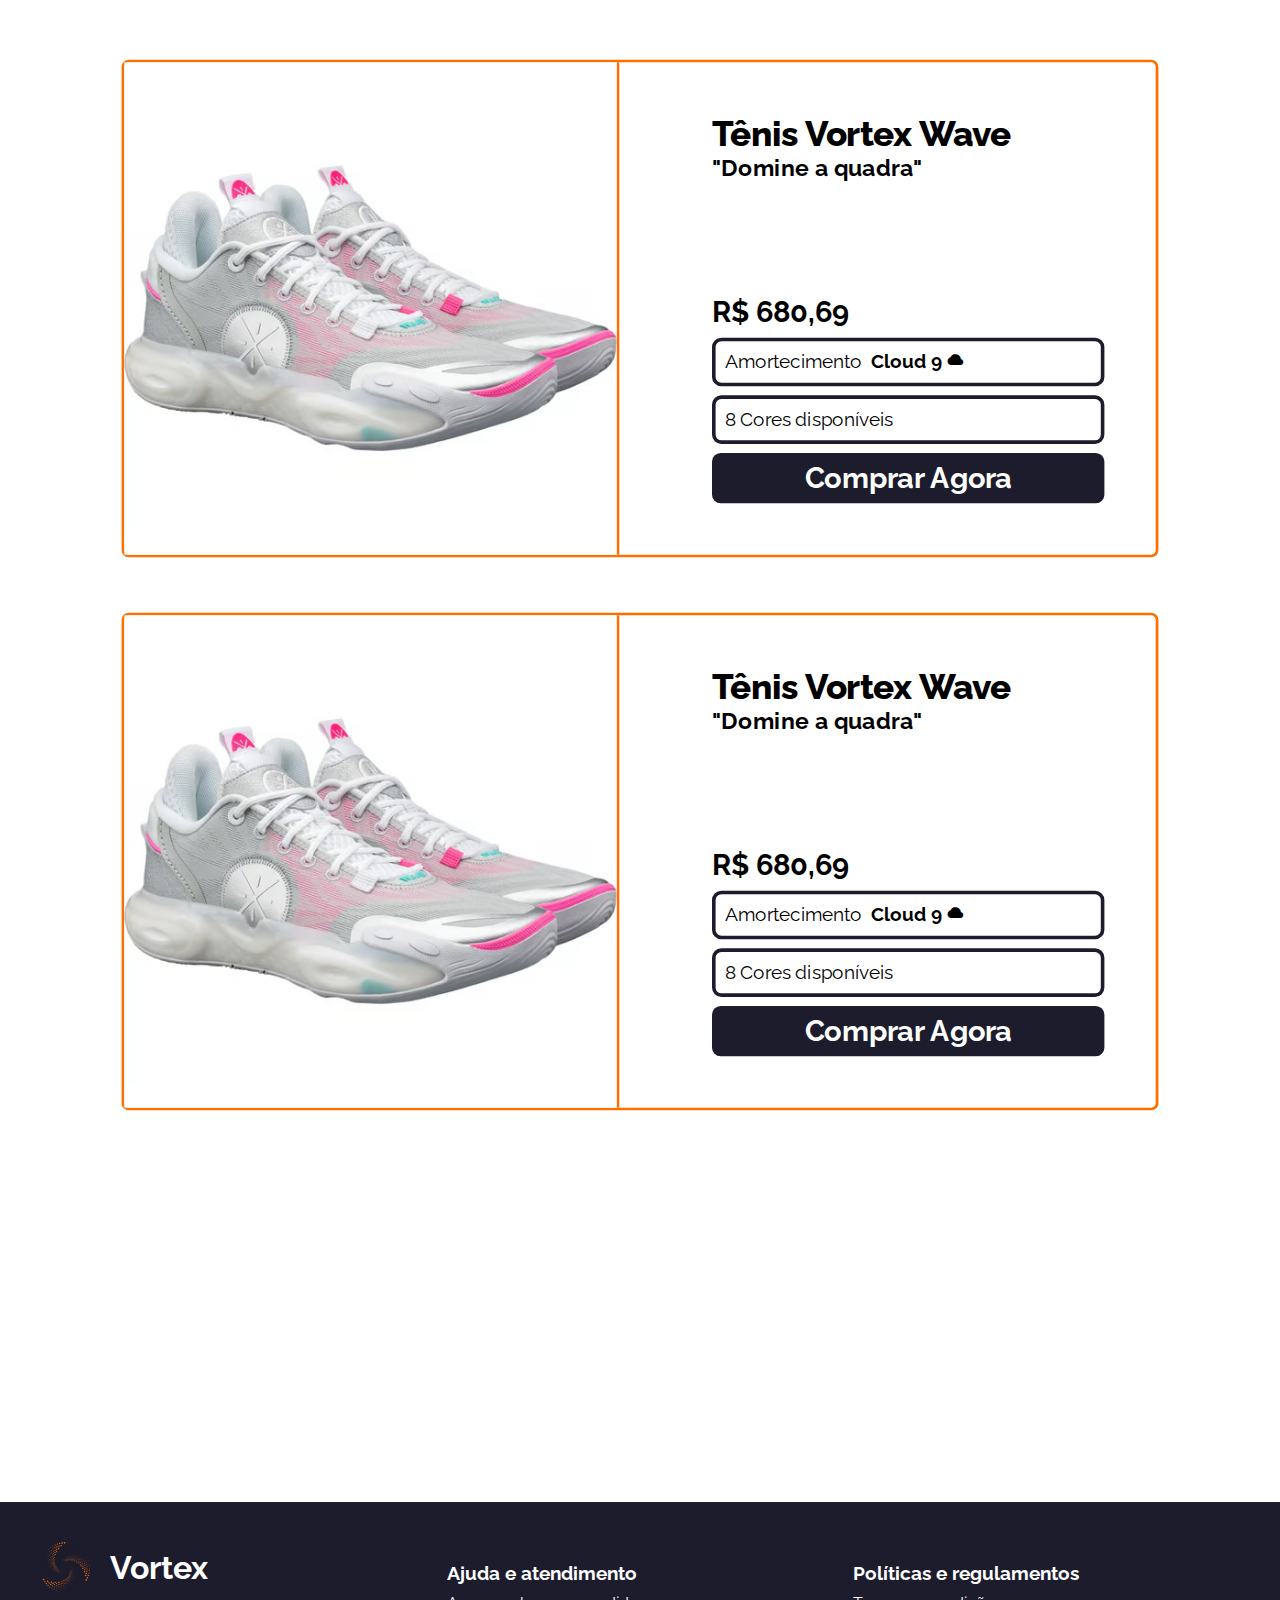
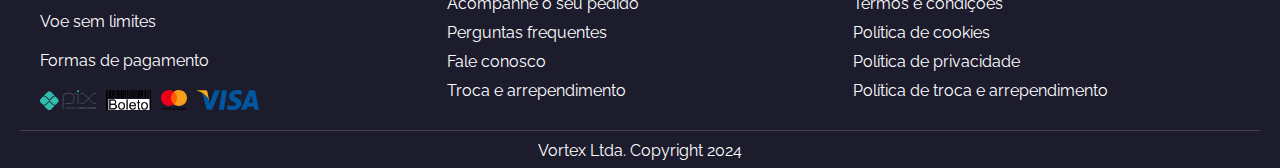
==== commit d1420a52: "pagina home concluida" ====
--- a/index.html
+++ b/index.html
@@ -53,7 +53,7 @@
         </nav>
     </header>
     <main>
-        <div class="main-banner">
+        <section class="main-banner">
             <div class="banner-img-slider">
                 <a href="">
                     <img id="banner-slider-1" src="img/banner/banner1.png" alt="">
@@ -65,40 +65,34 @@
                 <a href="#banner-slider-2"></a>
                 <a href="#banner-slider-3"></a>
             </div>
-        </div>
-        <div class="promotion-cards">
+        </section>
+        <section class="promotion-cards">
             <div class="promotion-bg"></div>
 
             <div class="card">
                 <h1>Confira nossos <strong>Tênis</strong></h1>
-
                 <div class="img-container">
                     <img src="img/produtos/wow10.webp" alt="Produto 1">
                 </div>
-              
-            </div>
+            </div>
+
             <div class="card">
                 <h1>Nossas <strong>Camisas de time</strong></h1>
                 <div class="img-container">
                     <img src="img/produtos/camisa-sadacruzeiro.jpg" alt="Produto 1">
                 </div>
             </div>
+
             <div class="card">
                 <h1>E <strong>Órteses</strong></h1>
                 <div class="img-container">
                     <img src="img/produtos/aso-brace.jpg" alt="Produto 3">
                 </div>
-                <div class="card-content">
-                    <h3>Órteses</h3>
-                    <p>Jogue seguro que está protegido contra lesões</p>
-                </div>
-            </div>
-
-            </div>
-        </div>
+            </div>
+
+        </section>        
         
-        
-        <div class="products">
+        <section class="products">
             <svg xmlns="http://www.w3.org/2000/svg" viewBox="0 0 1440 320">
                 <path fill="#1C1C2D" fill-opacity="1" d="M0,288L48,272C96,256,192,224,288,197.3C384,171,480,149,576,165.3C672,181,768,235,864,250.7C960,267,1056,245,1152,250.7C1248,256,1344,288,1392,304L1440,320L1440,320L1392,320C1344,320,1248,320,1152,320C1056,320,960,320,864,320C768,320,672,320,576,320C480,320,384,320,288,320C192,320,96,320,48,320L0,320Z"></path>
             </svg>
@@ -298,23 +292,23 @@
             <!-- PRODUTO -->
              <div class="product-card">
                 <div class="card-header">
-                    <img src="img/produtos/meiaasicscrew.webp" alt="Joelheiras esportivas" class="product-image">
-                    <button class="favorite-button">★</button>
-                </div>
-                
-                <div class="card-body">
-                    <div class="product-info">
-                        <h2></h2>
-                        <h3>R$ 59,90</h3>
-                    </div>
-                    
-                    <div class="options">
-                        <span>
-                            Frete Grátis
-                            <i class='bx bxs-package'></i>
-                        </span>
-                        <span>
-                            2 Cores disponíveis
+                    <img src="img/produtos/hyperset.jpeg" alt="Joelheiras esportivas" class="product-image">
+                    <button class="favorite-button">★</button>
+                </div>
+                
+                <div class="card-body">
+                    <div class="product-info">
+                        <h2>Tênis Nike React Hyperset</h2>
+                        <h3>R$ 1230,10</h3>
+                    </div>
+                    
+                    <div class="options">
+                        <span style="border-color: red; color: red;">
+                            Ultimas unidades
+                            <i class='bx bxs-hot' ></i>
+                        </span>
+                        <span>
+                            1 Cores disponíveis
                             <i class='bx bxs-color'></i>
                         </span>
                     </div>
@@ -327,9 +321,66 @@
         <div class="catalog-container">
             <a href="">Catálogo completo</a>
         </div>
-    </div>
-
-    </div>
+    </section>
+
+    <section class="vortex-exclusive">
+        <h1>Exclusividades <span class="vrtx_span">Vortex</span></h1>
+
+        <div class="products-grid">
+
+            <div class="vrtx-product-card">
+                
+                <div class="img-container">
+                    <img src="img/produtos/wow12.avif" alt="">
+                </div>
+
+                <div class="vrtx-product-info">
+                    <div class="top">
+                        <h1>Tênis Vortex Wave</h1>
+                        <h2>"Domine a quadra"</h2>
+                    </div>
+                    <div class="mid">
+                        <h2>R$ 680,69</h2>
+                        <span class="caracteristicas">
+                            Amortecimento <strong> Cloud 9 <i class='bx bxs-cloud'></i></strong>
+                            
+                        </span>
+                        <span class="caracteristicas">
+                            8 Cores disponíveis
+                        </span>
+                        <button>Comprar Agora</button>
+                    </div>
+                </div>
+            </div>
+            <div class="vrtx-product-card">
+                
+                <div class="img-container">
+                    <img src="img/produtos/wow12.avif" alt="">
+                </div>
+
+                <div class="vrtx-product-info">
+                    <div class="top">
+                        <h1>Tênis Vortex Wave</h1>
+                        <h2>"Domine a quadra"</h2>
+                    </div>
+                    <div class="mid">
+                        <h2>R$ 680,69</h2>
+                        <span class="caracteristicas">
+                            Amortecimento <strong> Cloud 9 <i class='bx bxs-cloud'></i></strong>
+                            
+                        </span>
+                        <span class="caracteristicas">
+                            8 Cores disponíveis
+                        </span>
+                        <button>Comprar Agora</button>
+                    </div>
+                </div>
+            </div>
+
+
+        </div>
+    </section>
+    
 
     </main>
     <footer>
--- a/style.css
+++ b/style.css
@@ -312,6 +312,7 @@
 }
 
 .promotion-cards .card h1 {
+    font-size: 1.4em;
     transform: translateY(-40px);
 }
 
@@ -360,9 +361,6 @@
     gap: 5px;
 }
 
-/*
-******************************
-*/
 .product-card {
     background-color: #F8C901;
     max-width: 290px;
@@ -500,9 +498,6 @@
     border: 1px solid var(--destaque);
 }
 
-/*
-******************************
-*/
 .catalog-container {
     width: 90%;
     padding: 20px 0px;
@@ -516,8 +511,123 @@
     text-decoration: underline;
 }
 
+.vortex-exclusive {
+    width: 100%;
+    padding: 5%;
+    display: flex;
+    flex-direction: column;
+    justify-content: space-around;
+}
+
+.vortex-exclusive h1 {
+    font-size: clamp(1.8rem, 5vw, 3em);
+    /* A fonte será no mínimo 1.8rem, idealmente 5% da largura da tela, e no máximo 3em */
+    font-weight: 800;
+}
+
+.vortex-exclusive .products-grid {
+    width: 100%;
+    margin-top: 3%;
+    display: flex;
+    padding: 0;
+    flex-direction: column;
+    justify-content: end;
+    gap: 2%;
+}
+
+.vortex-exclusive .products-grid .vrtx-product-card {
+    display: flex;
+    width: 100%;
+    justify-content: space-between;
+    border: 0.2em solid var(--destaque);
+    border-radius: 0.5em;
+    flex-wrap: wrap;
+    scale: 0.9;
+    /* Permite quebra para telas menores */
+}
+
+.vrtx-product-card .img-container {
+    width: 48%;
+    /* Ajusta dinamicamente */
+    display: flex;
+    justify-content: center;
+    align-items: center;
+    border-right: 0.2em solid var(--destaque);
+}
+
+.vrtx-product-card .img-container img {
+    width: 100%;
+    height: auto;
+}
+
+.vrtx-product-info {
+    gap: 10px;
+    width: 48%;
+    padding: 5%;
+    display: flex;
+    flex-direction: column;
+    justify-content: space-between;
+}
+
+.vrtx-product-info h1 {
+    font-size: clamp(1.4rem, 3vw, 3em);
+}
+
+.vrtx-product-info h2 {
+    font-size: clamp(1.3rem, 2vw, 2em);
+}
+
+.vrtx-product-info .mid {
+    /* A fonte será no mínimo 1rem, idealmente 2% da largura da tela, e no máximo 2em */
+    display: flex;
+    gap: 10px;
+    flex-direction: column;
+    font-size: 2em;
+}
+
+.vrtx-product-info .mid h2 {
+    font-size: clamp(1em, 2vw, 2em);
+}
+
+.vrtx-product-info .mid span {
+    font-size: clamp(1.3rem, 1.5vw, 1.2em);
+    padding: 0.5em;
+    display: flex;
+    align-items: center;
+    width: 100%;
+    flex-wrap: wrap;
+    justify-content: start;
+    border: 0.2em solid var(--escuro);
+    border-radius: 0.5em;
+}
+
+.vrtx-product-info .mid span strong {
+    margin-left: 0.5em;
+}
+
+.vrtx-product-info .mid button {
+    padding: 0.3em;
+    border: none;
+    outline: none;
+    background-color: var(--escuro);
+    color: white;
+    font-size: clamp(1em, 1.5vw, 1.2em);
+    /* A fonte será no mínimo 0.8rem, idealmente 1.5% da largura da tela, e no máximo 1.2em */
+    border-radius: 0.3em;
+    transition: all .3s ease;
+    font-weight: bold;
+}
+
+.vrtx-product-info .mid button:hover {
+    transform: scale(1.02);
+}
+
+.vrtx-product-info .mid button:active {
+    transform: scale(1);
+}
+
 footer {
-    margin-top: 600px;
+    margin-top: 300px;
     background-color: var(--escuro);
     color: #fff;
     padding: 40px 20px 8px 20px;
@@ -759,6 +869,7 @@
     }
 
     .promotion-cards {
+        margin-top: 200px;
         display: flex;
         align-items: center;
         flex-direction: column;
@@ -770,30 +881,69 @@
         display: flex;
         flex-direction: row;
         align-items: center;
-        justify-content: space-around;
+        justify-content: center;
+        position: relative;
+    }
+
+    .promotion-cards .card h1 {
+        position: absolute;
+        top: -30px;
+        text-align: left;
+        width: 100%;
+        font-size: 2.3em;
+        display: none;
+    }
+
+    .promotion-bg {
+        top: 90px;
     }
 
     .promotion-cards .card .img-container {
-        width: 50%;
-    }
-
-    .promotion-cards .card .card-content {
-        width: 50%;
+        width: 100%;
+        display: flex;
+        justify-content: center;
+        position: relative;
+    }
+
+    .promotion-cards .card .img-container::after {
+        content: "";
+        position: absolute;
+        top: 0;
+        left: 0;
+        right: 0;
+        bottom: 0;
+        width: 100%;
         height: 100%;
+        background: rgb(28, 28, 45);
+        background: linear-gradient(354deg, rgba(28, 28, 45, 1) 0%, rgba(255, 255, 255, 0) 40%);
+        border-radius: 8px;
+        opacity: 60%;
+    }
+
+    .vortex-exclusive .products-grid {
+        gap: 30px;
+    }
+
+    .vortex-exclusive .products-grid .vrtx-product-card {
+        scale: 1;
         display: flex;
         flex-direction: column;
-        align-items: center;
-        justify-content: space-around;
-    }
-
-    .promotion-cards .card .card-content h3 {
-        font-size: 1em;
-        display: inline;
-        text-align: center;
-    }
-
-    .promotion-cards .card .card-content p {
-        display: inline;
+    }
+
+    .vrtx-product-card .img-container {
+        width: 100%;
+        border: none;
+        display: flex;
+        justify-content: center;
+        align-items: center;
+    }
+
+    .vrtx-product-card .img-container img {
+        width: 90%;
+    }
+
+    .vrtx-product-info {
+        width: 100%;
     }
 
     .responsive-buttons {
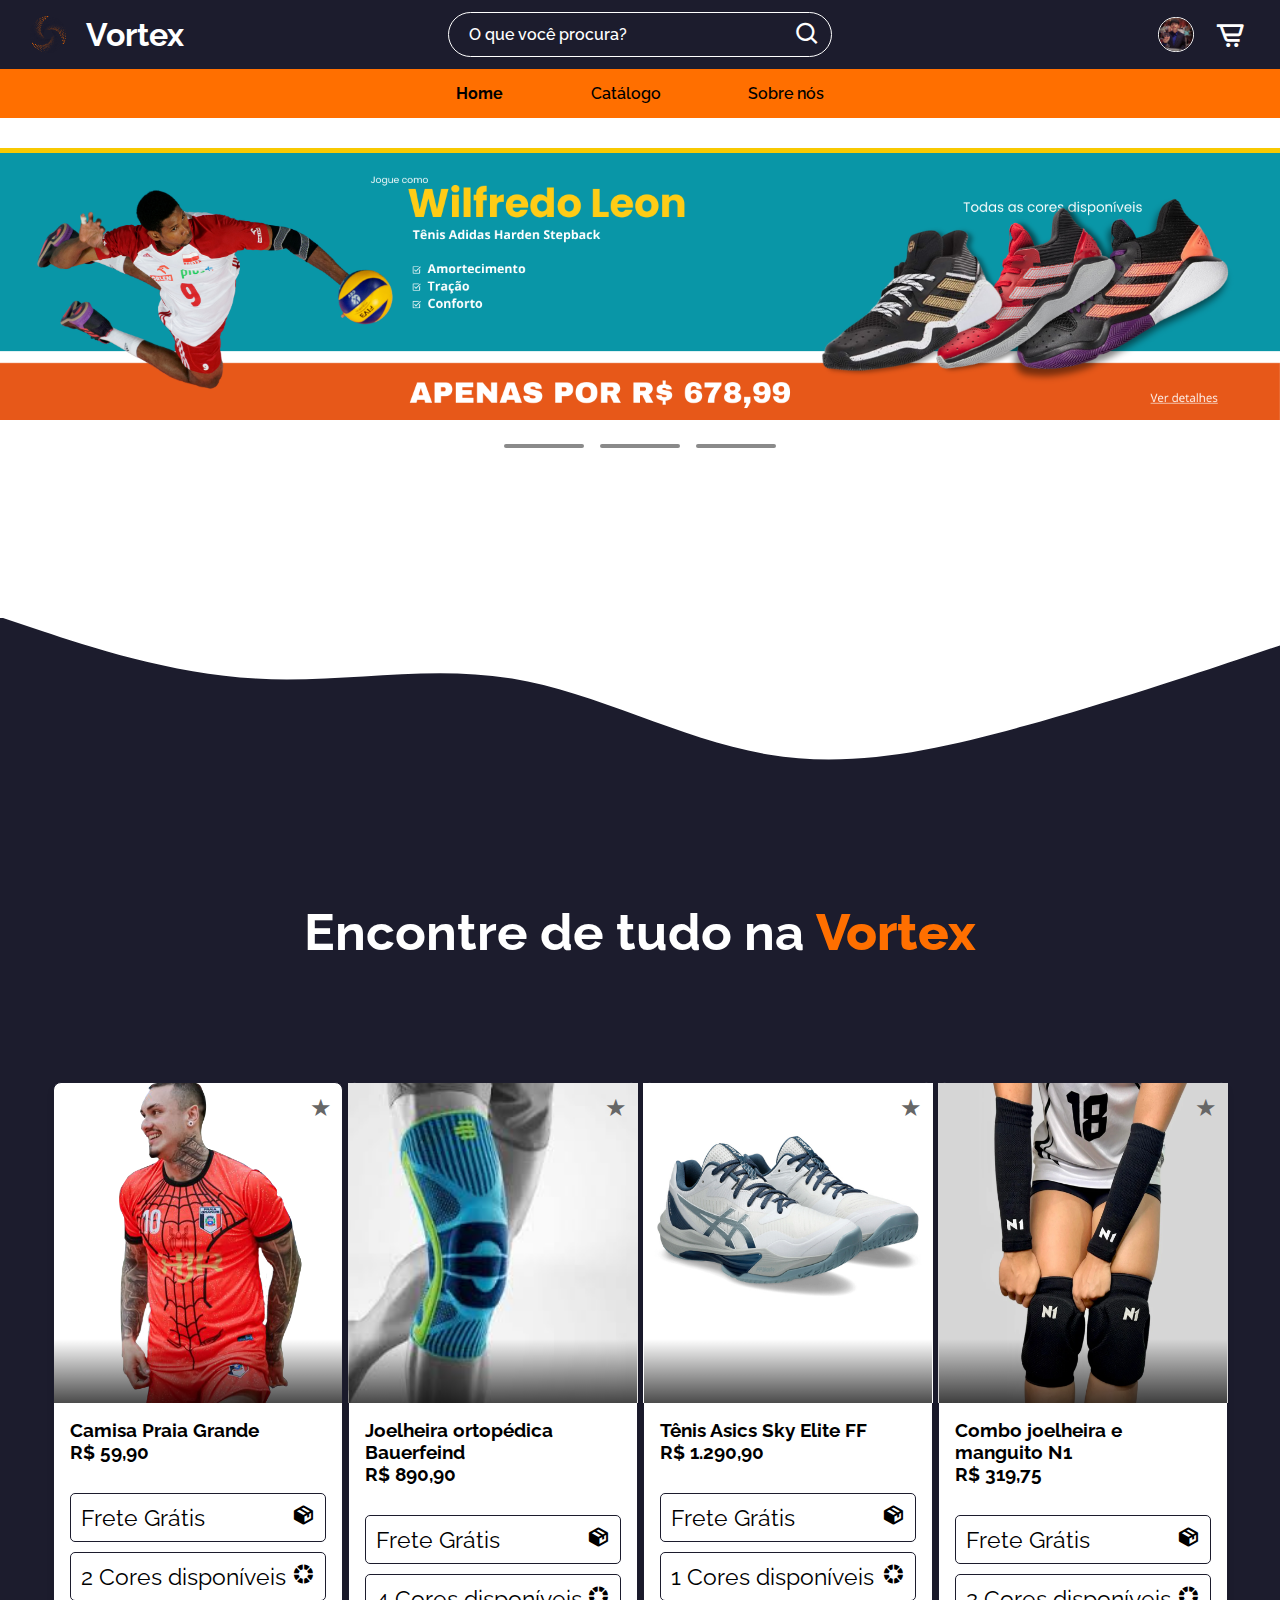
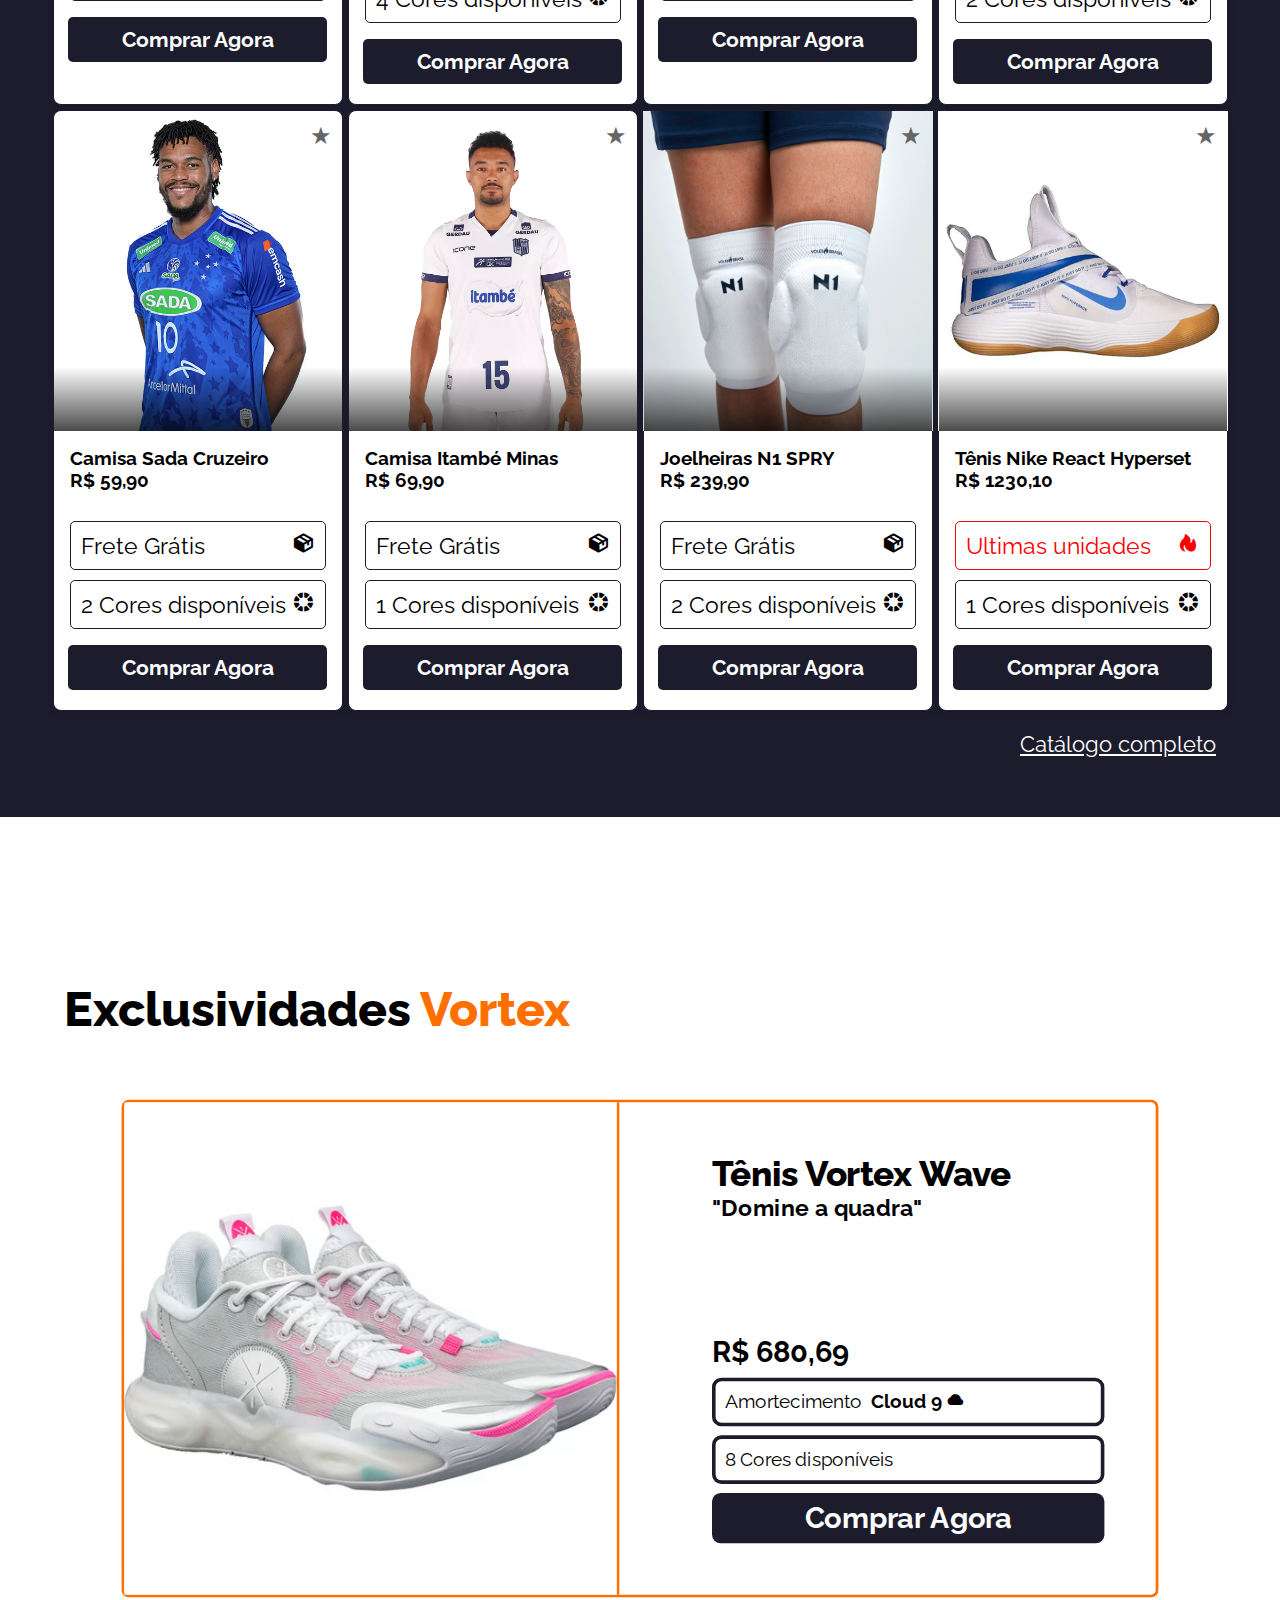
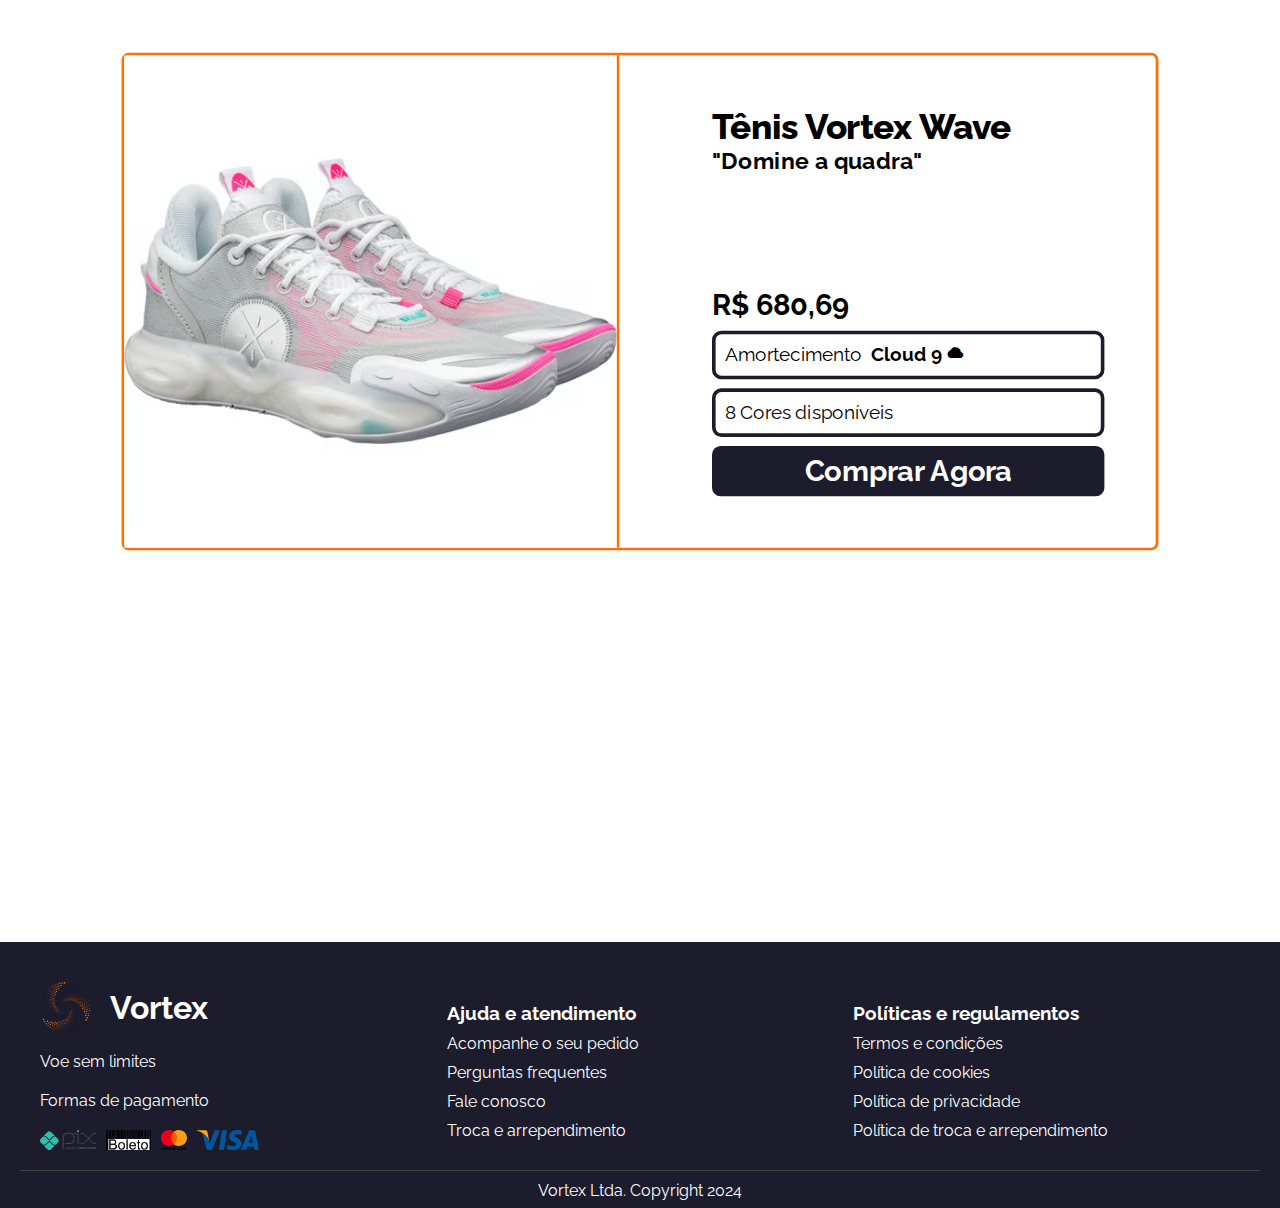
==== commit 4acd59b2: "tirei cards" ====
--- a/index.html
+++ b/index.html
@@ -6,7 +6,7 @@
     <meta name="viewport" content="width=device-width, initial-scale=1.0">
     <title>Vortex</title>
     <link rel="icon" href="img/logo.svg">
-    <link rel="stylesheet" href="style.css">
+    <link rel="stylesheet" href="css/index.css">
     <link href="https://unpkg.com/boxicons@2.1.4/css/boxicons.min.css" rel="stylesheet"/>
 </head>
 <body>
@@ -41,13 +41,13 @@
                 <a class="mobile-only-links perfil-link" href="#"><img src="img/foto de perfil.png"></a>
                 <a class="mobile-only-links cart-link" href="#"><i class='bx bx-cart-alt'></i></a>
                 <a class="current-page" href="">Home</a>
-                <a href="">Catálogo</a>
-                <a href="">Sobre nós</a>
-                <a class="catalog-item-a" href=""><strong>Vortex Exclusive</strong></a>
-                <a class="catalog-item-a" href="">Tênis</a>
-                <a class="catalog-item-a" href="">Joelheiras</a>
-                <a class="catalog-item-a" href="">Órteses</a>
-                <a class="catalog-item-a" href="">Manguitos</a>
+                <a href="catalogo.html">Catálogo</a>
+                <a href="quemsomos.html">Sobre nós</a>
+                <a class="catalog-item-a" href="catalogo.html"><strong>Vortex Exclusive</strong></a>
+                <a class="catalog-item-a" href="catalogo.html">Tênis</a>
+                <a class="catalog-item-a" href="catalogo.html">Joelheiras</a>
+                <a class="catalog-item-a" href="catalogo.html">Órteses</a>
+                <a class="catalog-item-a" href="catalogo.html">Manguitos</a>
                 
             </ul>
         </nav>
@@ -66,31 +66,6 @@
                 <a href="#banner-slider-3"></a>
             </div>
         </section>
-        <section class="promotion-cards">
-            <div class="promotion-bg"></div>
-
-            <div class="card">
-                <h1>Confira nossos <strong>Tênis</strong></h1>
-                <div class="img-container">
-                    <img src="img/produtos/wow10.webp" alt="Produto 1">
-                </div>
-            </div>
-
-            <div class="card">
-                <h1>Nossas <strong>Camisas de time</strong></h1>
-                <div class="img-container">
-                    <img src="img/produtos/camisa-sadacruzeiro.jpg" alt="Produto 1">
-                </div>
-            </div>
-
-            <div class="card">
-                <h1>E <strong>Órteses</strong></h1>
-                <div class="img-container">
-                    <img src="img/produtos/aso-brace.jpg" alt="Produto 3">
-                </div>
-            </div>
-
-        </section>        
         
         <section class="products">
             <svg xmlns="http://www.w3.org/2000/svg" viewBox="0 0 1440 320">
@@ -383,48 +358,49 @@
     
 
     </main>
-    <footer>
-    <div class="footer-container">
-        <div class="footer-column">
-            <span class="footer-logo">
-                <img src="img/logo.svg" alt="Logo Vortex" >
-                <h2>Vortex</h2>
-            </span>
-            <p>Voe sem limites</p>
-            <p class="formas-pagamento">Formas de pagamento</p>
-            <div class="payment-methods">
-                <img src="img/pix-106.svg" alt="pix">
-                <img src="img/boleto.png" alt="boleto">
-                <img src="img/Mastercard-logo.svg" alt="mastercard">
-                <img src="img/Visa_Inc._logo.svg" alt="visa">
-            </div>
-        </div>
-
-        <div class="footer-column">
-            <h3>Ajuda e atendimento</h3>
-            <ul>
-                <li><a href="#">Acompanhe o seu pedido</a></li>
-                <li><a href="#">Perguntas frequentes</a></li>
-                <li><a href="#">Fale conosco</a></li>
-                <li><a href="#">Troca e arrependimento</a></li>
-            </ul>
-        </div>
-
-        <div class="footer-column">
-            <h3>Políticas e regulamentos</h3>
-            <ul>
-                <li><a href="#">Termos e condições</a></li>
-                <li><a href="#">Política de cookies</a></li>
-                <li><a href="#">Política de privacidade</a></li>
-                <li><a href="#">Política de troca e arrependimento</a></li>
-            </ul>
-        </div>
-    </div>
-
-    <div class="footer-bottom">
-        <p>Vortex Ltda. Copyright 2024</p>
-    </div>
-</footer>
+        <footer>
+        <div class="footer-container">
+            <div class="footer-column">
+                <span class="footer-logo">
+                    <img src="img/logo.svg" alt="Logo Vortex" >
+                    <h2>Vortex</h2>
+                </span>
+                <p>Voe sem limites</p>
+                <p class="formas-pagamento">Formas de pagamento</p>
+                <div class="payment-methods">
+                    <img src="img/pix-106.svg" alt="pix">
+                    <img src="img/boleto.png" alt="boleto">
+                    <img src="img/Mastercard-logo.svg" alt="mastercard">
+                    <img src="img/Visa_Inc._logo.svg" alt="visa">
+                </div>
+            </div>
+
+            <div class="footer-column">
+                <h3>Ajuda e atendimento</h3>
+                <ul>
+                    <li><a href="#">Acompanhe o seu pedido</a></li>
+                    <li><a href="#">Perguntas frequentes</a></li>
+                    <li><a href="#">Fale conosco</a></li>
+                    <li><a href="#">Troca e arrependimento</a></li>
+                </ul>
+            </div>
+
+            <div class="footer-column">
+                <h3>Políticas e regulamentos</h3>
+                <ul>
+                    <li><a href="#">Termos e condições</a></li>
+                    <li><a href="#">Política de cookies</a></li>
+                    <li><a href="#">Política de privacidade</a></li>
+                    <li><a href="#">Política de troca e arrependimento</a></li>
+                </ul>
+            </div>
+        </div>
+
+        <div class="footer-bottom">
+            <p>Vortex Ltda. Copyright 2024</p>
+        </div>
+    </footer>
+
     <script>
         function abrir_menu() {
             const nav = document.querySelector('nav');
--- a/css/index.css
+++ b/css/index.css
@@ -0,0 +1,1166 @@
+/* /----------------------------------------------------------------------
+
+                            CONTEUDOS GENÉRICOS
+
+-------------------------------------------------------------------------*/
+
+@import url('https://fonts.googleapis.com/css2?family=Raleway:ital,wght@0,100..900;1,100..900&display=swap');
+@import url('https://fonts.googleapis.com/css2?family=Poppins:ital,wght@0,100;0,200;0,300;0,400;0,500;0,600;0,700;0,800;0,900;1,100;1,200;1,300;1,400;1,500;1,600;1,700;1,800;1,900&display=swap');
+
+* {
+    padding: 0;
+    margin: 0;
+    box-sizing: border-box;
+    font-family: "Raleway", sans-serif;
+    text-decoration: none;
+
+}
+
+:root {
+    --escuro: #1C1C2D;
+    --destaque: #FF6F00;
+    --cinza: #8A8A8A;
+}
+
+body {
+    overflow-x: hidden;
+}
+
+header {
+    position: relative;
+    width: 100vw;
+    display: flex;
+    z-index: 10;
+    flex-direction: column;
+
+}
+
+.header-contents {
+    padding: 16px 30px 16px 30px;
+    display: flex;
+    align-items: center;
+    justify-content: space-between;
+    color: white;
+    background-color: var(--escuro);
+    position: relative;
+    z-index: 10;
+}
+
+.logo-container {
+    display: flex;
+    align-items: center;
+    gap: 20px;
+}
+
+.logo {
+    width: 36px;
+}
+
+.header-links {
+    display: flex;
+    gap: 20px;
+    align-items: center;
+}
+
+.header-links a {
+    display: flex;
+    align-items: center;
+    text-align: center;
+    text-decoration: none;
+    color: white;
+    font-size: 2rem;
+    width: 36px;
+    height: 36px;
+}
+
+.header-links a img {
+    align-self: center;
+    border-radius: 100px;
+    border: 1px solid white;
+    width: 36px;
+}
+
+.searchbar {
+    width: 30%;
+    height: 65%;
+    display: flex;
+    padding: 15px 10px 15px 20px;
+    align-items: center;
+    justify-content: space-between;
+    border: 1px solid white;
+    border-radius: 100px;
+    position: absolute;
+    left: 50%;
+    transform: translateX(-50%);
+}
+
+.searchbar input {
+    font-size: 1rem;
+    background-color: transparent;
+    width: 100%;
+    border: none;
+    outline: none;
+    color: white;
+
+}
+
+.searchbar input::placeholder {
+    font-size: 1rem;
+    color: white;
+    font-weight: 550;
+}
+
+.searchbar i {
+    font-size: 1.7rem;
+}
+
+nav {
+
+    position: sticky;
+    top: 0;
+    width: 100%;
+    display: flex;
+    justify-content: center;
+    padding: 10px;
+    background-color: var(--destaque);
+    z-index: 1000;
+}
+
+nav ul {
+    padding: 0;
+    list-style: none;
+    display: flex;
+    justify-content: space-between;
+    width: 30%;
+    display: flex;
+}
+
+nav ul a {
+    padding: 5px;
+    font-weight: 550;
+    color: black;
+    text-decoration: none;
+    position: relative;
+    transition: all .2s ease;
+}
+
+.catalog-item-a {
+    display: none;
+}
+
+nav ul a.current-page {
+    font-weight: bolder;
+}
+
+nav ul a:hover {
+    font-weight: bold;
+    transform: scale(1.07);
+}
+
+.mobile-only-links {
+    display: none;
+}
+
+.responsive-buttons {
+    display: none;
+}
+
+.responsive-buttons button {
+    background-color: transparent;
+    border: none;
+    color: white;
+}
+
+.menu i {
+    font-size: 2.1rem;
+}
+
+/* /----------------------------------------------------------------------
+
+                            PÁGINA HOME
+
+-------------------------------------------------------------------------*/
+main {
+    margin-top: 30px;
+    width: 100vw;
+    min-height: 100vh;
+    display: flex;
+    gap: 100px;
+    align-items: center;
+    flex-direction: column;
+}
+
+.main-banner {
+    display: flex;
+    flex-direction: column;
+    align-items: center;
+    gap: 20px;
+    width: 100%;
+    max-height: 29rem;
+    height: fit-content;
+    border-top: 5px solid #F8C901;
+}
+
+.banner-img-slider {
+    width: 100%;
+    display: flex;
+    overflow-x: auto;
+    scrollbar-width: none;
+    -ms-overflow-style: none;
+    scroll-snap-type: x mandatory;
+    scroll-behavior: smooth;
+}
+
+.banner-nav {
+    display: flex;
+    column-gap: 1rem;
+    bottom: 1.25rem;
+    left: 50%;
+}
+
+.banner-nav a {
+    width: 5rem;
+    border-radius: 10px;
+    height: 0.25rem;
+    background-color: var(--cinza);
+    transition: all .3s ease;
+}
+
+.banner-nav a:hover {
+    background-color: var(--escuro);
+}
+
+.banner-img-slider a {
+    width: 100%;
+    height: 100%;
+}
+
+.banner-img-slider a img {
+    width: 100%;
+    height: auto;
+}
+
+.promotion-cards {
+    width: 90%;
+    display: flex;
+    justify-content: center;
+    gap: 40px;
+    flex-wrap: wrap;
+    /* Deixe os cards se moverem para a próxima linha em telas menores */
+    position: relative;
+    margin-top: 10px;
+}
+
+.promotion-cards .card {
+    display: flex;
+    flex-direction: column;
+    justify-content: flex-start;
+    align-items: center;
+    /* Centraliza o conteúdo */
+    max-width: 300px;
+    border-radius: 10px;
+    border: 2px solid #c5c5c5;
+    box-shadow: 0 4px 8px rgba(0, 0, 0, 0.1);
+    background-color: white;
+    transition: all 0.3s ease, box-shadow 0.3s ease;
+    position: relative;
+    margin-bottom: 20px;
+    padding: 10px;
+}
+
+.card:hover {
+    transform: translateY(-10px);
+    box-shadow: 0 8px 16px rgba(0, 0, 0, 0.2);
+}
+
+.card h1 {
+    font-size: 1.5rem;
+    margin-bottom: 15px;
+    text-align: center;
+    color: #333;
+}
+
+.card .img-container {
+    width: 90%;
+    /* Define a largura da imagem para 90% */
+    position: relative;
+    overflow: hidden;
+    /* Impede que a imagem ultrapasse os limites do contêiner */
+}
+
+.card img {
+    width: 90%;
+    height: auto;
+    /* Mantém a altura proporcional à largura */
+    object-fit: cover;
+    /* Faz a imagem preencher o espaço sem distorcer */
+    box-shadow: rgba(0, 0, 0, 0.35) 0px -50px 36px -28px inset;
+}
+
+.promotion-cards .card .card-content {
+    padding: 20px;
+    text-align: center;
+    width: 100%;
+    /* height: 40%; Define a altura do conteúdo como 40% do card */
+    box-sizing: border-box;
+}
+
+.card-content h3 {
+    font-size: 1.25rem;
+    margin-bottom: 10px;
+}
+
+.promotion-bg {
+    top: 120px;
+    position: absolute;
+    width: 100vw;
+    height: 42rem;
+    background-color: #0996A7;
+}
+
+.promotion-cards .card .card-content p {
+    display: none;
+}
+
+.promotion-cards .card h1 {
+    font-size: 1.4em;
+    transform: translateY(-40px);
+}
+
+.products {
+    margin-top: 70px;
+    background-color: var(--escuro);
+    position: relative;
+    width: 100%;
+    display: flex;
+    flex-direction: column;
+    align-items: center;
+    padding-bottom: 40px;
+}
+
+.products svg {
+    transform: rotate(180deg) translateY(1px);
+    width: 100vw;
+}
+
+.products svg path {
+    fill: white;
+    stroke: 1px var(--destaque);
+    stroke-width: 8px;
+    stroke-linejoin: round;
+}
+
+.title {
+    color: white;
+    text-align: center;
+    font-size: 1.6em;
+    width: 100%;
+}
+
+h1 .vrtx_span {
+    font-weight: 800;
+    color: var(--destaque);
+}
+
+.list-products {
+    display: flex;
+    margin-top: 120px;
+    width: 100%;
+    flex-direction: row;
+    flex-wrap: wrap;
+    justify-content: center;
+    gap: 5px;
+}
+
+.product-card {
+    background-color: #F8C901;
+    max-width: 290px;
+    width: 100%;
+    background: #fff;
+    border-radius: 8px;
+    box-shadow: 0 4px 6px rgba(0, 0, 0, 0.1);
+    align-items: center;
+    position: relative;
+    border: 1px solid var(--escuro);
+    display: flex;
+    flex-direction: column;
+    transition: all .3s ease;
+    padding-bottom: 20px;
+}
+
+.card-header {
+    display: flex;
+    height: 20rem;
+    width: 100%;
+    justify-content: center;
+    position: relative;
+}
+
+.product-card .options {
+    display: flex;
+    flex-direction: column;
+    width: 100%;
+    font-size: 1.3em;
+    gap: 10px;
+    justify-content: space-between;
+}
+
+.product-card .options span {
+    border: 1px solid var(--escuro);
+    padding: 10px;
+    border-radius: 5px;
+    width: 100%;
+    display: flex;
+    font-size: 1.1em;
+    justify-content: space-between;
+
+}
+
+.product-image {
+    height: 100%;
+    width: auto;
+    max-width: 290px;
+    display: block;
+    position: relative;
+}
+
+.card-header::after {
+    content: "";
+    position: absolute;
+    bottom: 0;
+    left: 0;
+    width: 100%;
+    height: 100%;
+    background: linear-gradient(to top, rgba(0, 0, 0, 0.705), rgba(0, 0, 0, 0) 20%);
+}
+
+.favorite-button {
+    position: absolute;
+    z-index: 9;
+    top: 10px;
+    right: 10px;
+    background: none;
+    border: none;
+    font-size: 24px;
+    color: #666;
+    cursor: pointer;
+    transition: color 0.3s;
+}
+
+.favorite-button:hover {
+    color: #ff9800;
+}
+
+.card-body {
+    display: flex;
+    flex-direction: column;
+    gap: 30px;
+    width: 100%;
+    padding: 16px;
+}
+
+.product-info h2 {
+    font-size: 1.2em;
+}
+
+.product-info h3 {
+    font-size: 1.2em;
+}
+
+.product-price {
+    font-size: 20px;
+    font-weight: bold;
+    color: #28a745;
+    margin: 0 0 16px;
+}
+
+.product-options {
+    width: 100%;
+    padding: 8px;
+    margin-bottom: 16px;
+    border: 1px solid #ccc;
+    border-radius: 4px;
+    font-size: 14px;
+}
+
+.product-card .buy-button {
+    padding: 10px;
+    color: white;
+    font-size: 1.3em;
+    font-weight: 700;
+    border: none;
+    outline: none;
+    border-radius: 5px;
+    background-color: var(--escuro);
+    transition: all .3s ease;
+    width: 90%;
+
+}
+
+.product-card .buy-button:hover {
+    scale: 1.02;
+}
+
+.product-card .buy-button:active {
+    scale: 1.0;
+}
+
+.product-card:hover {
+    border: 1px solid var(--destaque);
+}
+
+.catalog-container {
+    width: 90%;
+    padding: 20px 0px;
+    text-align: right;
+    font-size: 1.4em;
+    text-decoration: none;
+}
+
+.catalog-container a {
+    color: white;
+    text-decoration: underline;
+}
+
+.vortex-exclusive {
+    width: 100%;
+    padding: 5%;
+    display: flex;
+    flex-direction: column;
+    justify-content: space-around;
+}
+
+.vortex-exclusive h1 {
+    font-size: clamp(1.8rem, 5vw, 3em);
+    /* A fonte será no mínimo 1.8rem, idealmente 5% da largura da tela, e no máximo 3em */
+    font-weight: 800;
+}
+
+.vortex-exclusive .products-grid {
+    width: 100%;
+    margin-top: 3%;
+    display: flex;
+    padding: 0;
+    flex-direction: column;
+    justify-content: end;
+    gap: 2%;
+}
+
+.vortex-exclusive .products-grid .vrtx-product-card {
+    display: flex;
+    width: 100%;
+    justify-content: space-between;
+    border: 0.2em solid var(--destaque);
+    border-radius: 0.5em;
+    flex-wrap: wrap;
+    scale: 0.9;
+    /* Permite quebra para telas menores */
+}
+
+.vrtx-product-card .img-container {
+    width: 48%;
+    /* Ajusta dinamicamente */
+    display: flex;
+    justify-content: center;
+    align-items: center;
+    border-right: 0.2em solid var(--destaque);
+}
+
+.vrtx-product-card .img-container img {
+    width: 100%;
+    height: auto;
+}
+
+.vrtx-product-info {
+    gap: 10px;
+    width: 48%;
+    padding: 5%;
+    display: flex;
+    flex-direction: column;
+    justify-content: space-between;
+}
+
+.vrtx-product-info h1 {
+    font-size: clamp(1.4rem, 3vw, 3em);
+}
+
+.vrtx-product-info h2 {
+    font-size: clamp(1.3rem, 2vw, 2em);
+}
+
+.vrtx-product-info .mid {
+    /* A fonte será no mínimo 1rem, idealmente 2% da largura da tela, e no máximo 2em */
+    display: flex;
+    gap: 10px;
+    flex-direction: column;
+    font-size: 2em;
+}
+
+.vrtx-product-info .mid h2 {
+    font-size: clamp(1em, 2vw, 2em);
+}
+
+.vrtx-product-info .mid span {
+    font-size: clamp(1.3rem, 1.5vw, 1.2em);
+    padding: 0.5em;
+    display: flex;
+    align-items: center;
+    width: 100%;
+    flex-wrap: wrap;
+    justify-content: start;
+    border: 0.2em solid var(--escuro);
+    border-radius: 0.5em;
+}
+
+.vrtx-product-info .mid span strong {
+    margin-left: 0.5em;
+}
+
+.vrtx-product-info .mid button {
+    padding: 0.3em;
+    border: none;
+    outline: none;
+    background-color: var(--escuro);
+    color: white;
+    font-size: clamp(1em, 1.5vw, 1.2em);
+    /* A fonte será no mínimo 0.8rem, idealmente 1.5% da largura da tela, e no máximo 1.2em */
+    border-radius: 0.3em;
+    transition: all .3s ease;
+    font-weight: bold;
+}
+
+.vrtx-product-info .mid button:hover {
+    transform: scale(1.02);
+}
+
+.vrtx-product-info .mid button:active {
+    transform: scale(1);
+}
+
+footer {
+    margin-top: 300px;
+    background-color: var(--escuro);
+    color: #fff;
+    padding: 40px 20px 8px 20px;
+    width: 100%;
+    font-family: Arial, sans-serif;
+    position: relative;
+}
+
+.footer-container {
+    display: flex;
+    justify-content: space-between;
+    flex-wrap: wrap;
+    gap: 20px;
+    max-width: 1200px;
+    margin: 0 auto;
+}
+
+.footer-column {
+    flex: 1;
+    min-width: 200px;
+    display: flex;
+    flex-direction: column;
+    justify-content: space-between;
+}
+
+.footer-logo img {
+    width: 50px;
+}
+
+.footer-logo {
+    display: flex;
+    align-items: center;
+    gap: 20px;
+}
+
+.footer-logo h2 {
+    font-size: 2rem;
+}
+
+.payment-methods {
+    display: flex;
+    flex-wrap: wrap;
+}
+
+.payment-methods img {
+    margin-right: 10px;
+    width: auto;
+    height: 20px;
+}
+
+.footer-column h3 {
+    margin-top: 20px;
+    font-size: 1.2rem;
+    margin-bottom: 10px;
+}
+
+.footer-column ul {
+    list-style-type: none;
+    padding: 0;
+}
+
+.footer-column ul li {
+    margin-bottom: 10px;
+}
+
+.footer-column ul li a {
+    color: #fff;
+    text-decoration: none;
+    transition: color 0.3s ease;
+}
+
+.footer-column ul li a:hover {
+    color: #ccc;
+}
+
+.footer-bottom {
+    text-align: center;
+    margin-top: 20px;
+    border-top: 1px solid #444;
+    padding-top: 10px;
+    font-size: 1rem;
+}
+
+/* /----------------------------------------------------------------------
+
+                            MEDIA QUERY'S
+
+-------------------------------------------------------------------------*/
+
+/* Colapsar Header */
+@media (max-width: 800px) {
+    .header-links {
+        display: none;
+    }
+
+    nav {
+        display: none;
+        flex-direction: column;
+        transition: transform 0.3s ease;
+        border-bottom-left-radius: 8px;
+        position: absolute;
+        right: 0;
+        top: 100%;
+        width: 300px;
+        padding: 20px;
+        background-color: var(--destaque);
+        box-shadow: 0 2px 10px rgba(0, 0, 0, 0.1);
+    }
+
+    nav.active {
+        display: flex;
+        flex-direction: column;
+    }
+
+    .searchbar {
+        display: none;
+        justify-content: space-around;
+        align-items: center;
+        margin: 0;
+        transform: translatex(0);
+        left: 0px;
+        top: 100%;
+        background-color: var(--escuro);
+        width: 100%;
+        border: none;
+        border-radius: 0px;
+        padding: 30px 6px 30px 6px;
+    }
+
+    .searchbar.active {
+        z-index: 5;
+        display: flex;
+    }
+
+    .searchbar.active i {
+        font-size: 1.5rem;
+    }
+
+    .searchbar.active input {
+        z-index: 6;
+        width: 80%;
+        font-size: 1.2rem;
+        color: white;
+        border: 1px solid white;
+        padding: 10px;
+        border-radius: 100px;
+    }
+
+    .mobile-only-links {
+        width: 100%;
+        display: flex;
+        align-items: center;
+        gap: 10%;
+        justify-content: space-between;
+        border-bottom: 1px solid var(--escuro);
+    }
+
+    .catalog-item-a {
+        font-size: 3rem;
+        display: block;
+    }
+
+    .mobile-only-links:nth-child(2) {
+        margin-bottom: 25px;
+    }
+
+    .mobile-only-links.perfil-link>img {
+        position: relative;
+        display: block;
+        width: 50px;
+        border: 2px solid var(--escuro);
+        border-radius: 100%;
+    }
+
+    .mobile-only-links.perfil-link::before {
+        text-decoration: none;
+        font-weight: 600;
+        color: black;
+        font-size: clamp(1.5rem, 0.6667rem + 2.7778vw, 2rem);
+        content: 'Perfil';
+        font-family: "Raleway", sans-serif;
+    }
+
+    .mobile-only-links.cart-link::before {
+        text-decoration: none;
+        font-weight: 600;
+        color: black;
+        font-size: clamp(1.5rem, 0.6667rem + 2.7778vw, 2rem);
+        content: 'Carrinho';
+        font-family: "Raleway", sans-serif;
+    }
+
+    .mobile-only-links i {
+        font-size: 3rem;
+        color: var(--escuro);
+        border: 1px solid var(--escuro);
+        border-radius: 100%;
+        padding: 6px;
+    }
+
+
+    nav ul {
+        width: 100%;
+    }
+
+    nav ul a:not(.mobile-only-links):nth-child(n+2) {
+        font-size: clamp(1.5rem, 0.6667rem + 2.7778vw, 2rem);
+        width: 100%;
+        display: flex;
+        align-items: center;
+        gap: 10%;
+        justify-content: space-between;
+        margin-top: 10px;
+        position: relative;
+    }
+
+    nav ul a:not(.mobile-only-links)::after {
+        content: "\ea50";
+        font-size: 2rem;
+        color: var(--escuro);
+        font-family: 'boxicons';
+
+    }
+
+    nav.active ul {
+        display: flex;
+        align-items: flex-start;
+        justify-content: flex-end;
+        flex-direction: column;
+    }
+
+    nav.active ul a:hover {
+        transform: scale(1);
+    }
+
+    .promotion-bg {
+        top: 500px;
+        height: 180rem;
+    }
+
+    .promotion-cards {
+        margin-top: 200px;
+        display: flex;
+        align-items: center;
+        flex-direction: column;
+    }
+
+    .promotion-cards .card {
+        width: 90%;
+        height: 300px;
+        display: flex;
+        flex-direction: row;
+        align-items: center;
+        justify-content: center;
+        position: relative;
+    }
+
+    .promotion-cards .card h1 {
+        position: absolute;
+        top: -30px;
+        text-align: left;
+        width: 100%;
+        font-size: 2.3em;
+        display: none;
+    }
+
+    .promotion-bg {
+        top: 90px;
+    }
+
+    .promotion-cards .card .img-container {
+        width: 100%;
+        display: flex;
+        justify-content: center;
+        position: relative;
+    }
+
+    .promotion-cards .card img {
+        width: 90%;
+        height: auto;
+    }
+
+    .vortex-exclusive .products-grid {
+        gap: 30px;
+    }
+
+    .vortex-exclusive .products-grid .vrtx-product-card {
+        scale: 1;
+        display: flex;
+        flex-direction: column;
+    }
+
+    .vrtx-product-card .img-container {
+        width: 100%;
+        border: none;
+        display: flex;
+        justify-content: center;
+        align-items: center;
+    }
+
+    .vrtx-product-card .img-container img {
+        width: 90%;
+    }
+
+    .vrtx-product-info {
+        width: 100%;
+    }
+
+    .responsive-buttons {
+        display: flex;
+        align-items: center;
+        justify-content: center;
+        gap: 25px;
+    }
+
+    .responsive-buttons button {
+        align-items: center;
+        text-align: center;
+        display: flex;
+        cursor: pointer;
+        font-size: 5rem;
+        color: white;
+    }
+
+    .catalog-container {
+        text-align: center;
+    }
+
+    .footer-container {
+        flex-direction: column;
+        align-items: center;
+        text-align: center;
+        gap: 0px;
+    }
+
+    .footer-column:nth-child(1) {
+        order: 4;
+        margin-top: 30px;
+        width: 100%;
+        display: flex;
+        justify-content: center;
+        align-items: center;
+        gap: 20px;
+        padding: 5px;
+    }
+
+    .footer-column:nth-child(1) .footer-logo,
+    p {
+        display: none;
+    }
+
+    .footer-column:nth-child(1) .formas-pagamento {
+        display: block;
+        font-size: 1.8rem;
+    }
+
+    .payment-methods {
+        width: 50%;
+        flex-wrap: wrap;
+        row-gap: 20px;
+        justify-content: space-around;
+    }
+
+    .footer-column h3 {
+        display: none;
+    }
+
+    /*.footer-column:nth-child(n+2) são as colunas de informação exceto a de formas e pagamento. */
+    .footer-column:nth-child(n+2) {
+        width: 100%;
+        font-size: 1rem;
+        display: flex;
+        flex-direction: column;
+        justify-content: flex-start;
+        align-items: flex-start;
+        text-align: left;
+        line-height: 25px;
+    }
+
+    .footer-column:nth-child(n+2) ul {
+        width: 100%;
+    }
+
+    .footer-column:nth-child(n+2) ul li {
+        padding: 5px;
+        border-bottom: 1px solid var(--cinza);
+    }
+
+    .footer-column:nth-child(n+2) ul li a {
+        font-size: 1.4rem;
+        display: flex;
+        align-items: center;
+        justify-content: space-between;
+        width: 100%;
+    }
+
+    .footer-column:nth-child(n+2) ul li a::after {
+        content: "\ea50";
+        font-size: 2rem;
+        color: white;
+        font-family: 'boxicons';
+    }
+
+    .footer-bottom p {
+        font-weight: 500;
+        display: block;
+        font-size: 1.3rem;
+    }
+
+}
+
+/* Colapsar ainda mais o header */
+@media (max-width: 320px) {
+
+    .header-contents {
+        flex-wrap: wrap;
+        gap: 10px;
+    }
+
+
+    nav.active {
+        width: 100%;
+        display: flex;
+        flex-direction: column;
+        border-bottom-left-radius: 8px;
+        border-bottom-right-radius: 8px;
+        transform: translateX(0px);
+    }
+
+    .mobile-only-links {
+        width: 100%;
+        display: flex;
+        align-items: center;
+        gap: 10%;
+        justify-content: space-between;
+        border-bottom: 1px solid var(--escuro);
+    }
+
+    .mobile-only-links i {
+        font-size: 1.7rem;
+        color: var(--escuro);
+        border: 1px solid var(--escuro);
+        border-radius: 100%;
+        padding: 6px;
+    }
+
+    .mobile-only-links.perfil-link>img {
+        position: relative;
+        display: block;
+        width: 30px;
+        border: 2px solid var(--escuro);
+        border-radius: 100%;
+    }
+
+    .responsive-buttons {
+        width: 100%;
+        justify-content: space-between;
+    }
+
+    .responsive-buttons .menu:nth-child(1) {
+        order: 2;
+    }
+
+    .responsive-buttons .menu:nth-child(2) {
+        order: 1;
+    }
+
+    .footer-column:nth-child(n+2) ul li a {
+        font-size: 1rem;
+        display: flex;
+        align-items: center;
+        justify-content: space-between;
+        width: 100%;
+    }
+}
+
+/* Banners responsivos */
+@media (max-width: 560px) {
+    .main-banner {
+        display: flex;
+        flex-direction: column;
+        align-items: center;
+        justify-content: flex-start;
+        width: 100%;
+        border: none;
+    }
+
+    .banner-img-slider {
+        width: 100%;
+        display: flex;
+        overflow-x: auto;
+        scrollbar-width: none;
+        -ms-overflow-style: none;
+        scroll-snap-type: x mandatory;
+        scroll-behavior: smooth;
+        position: relative;
+    }
+
+    .banner-nav {
+        display: flex;
+        column-gap: 1rem;
+    }
+
+    .banner-nav a {
+        width: 5rem;
+        height: 0.25rem;
+        background-color: var(--cinza);
+        transition: all .3s ease;
+    }
+
+    .banner-nav a:hover {
+        background-color: var(--escuro);
+    }
+
+    .banner-img-slider a {
+        width: 100%;
+        height: 100%;
+    }
+
+    .banner-img-slider a img {
+        content: url('img/banner/banner1-mobile.png');
+        width: 100%;
+        height: auto;
+    }
+}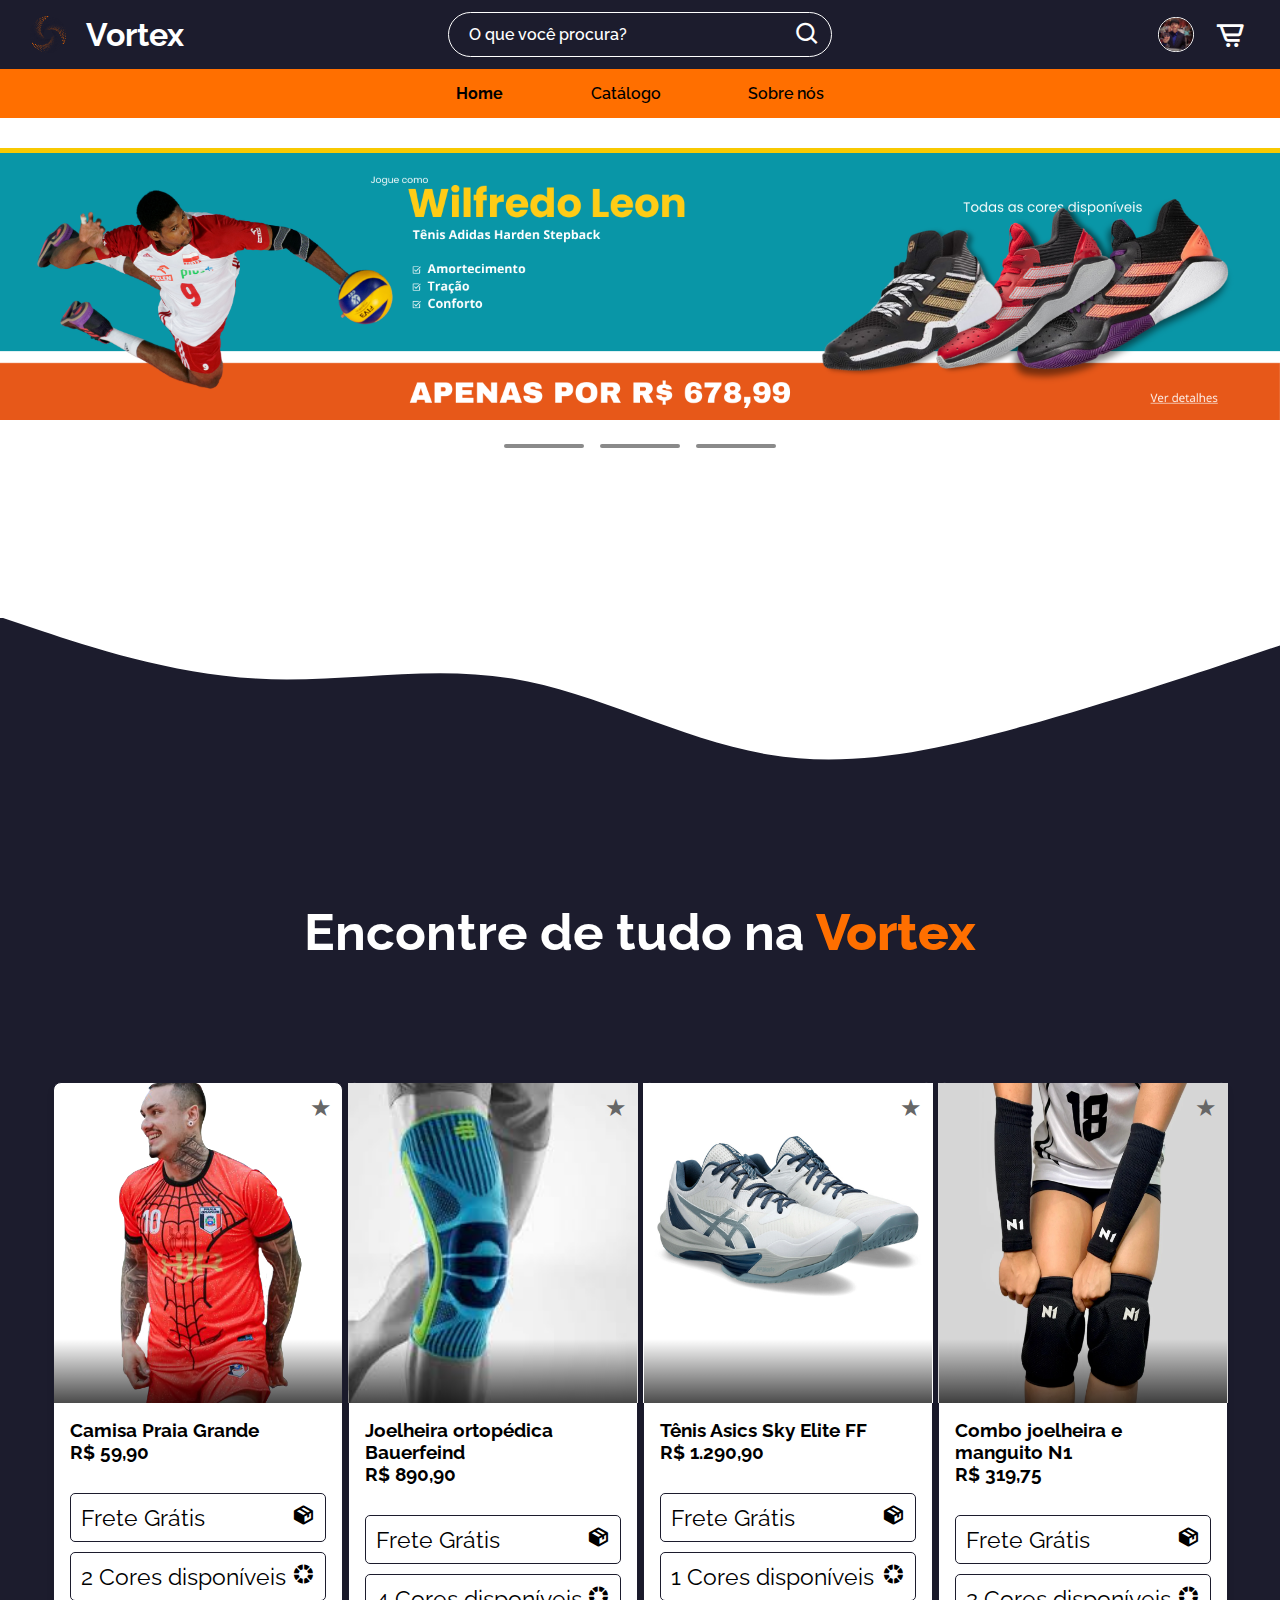
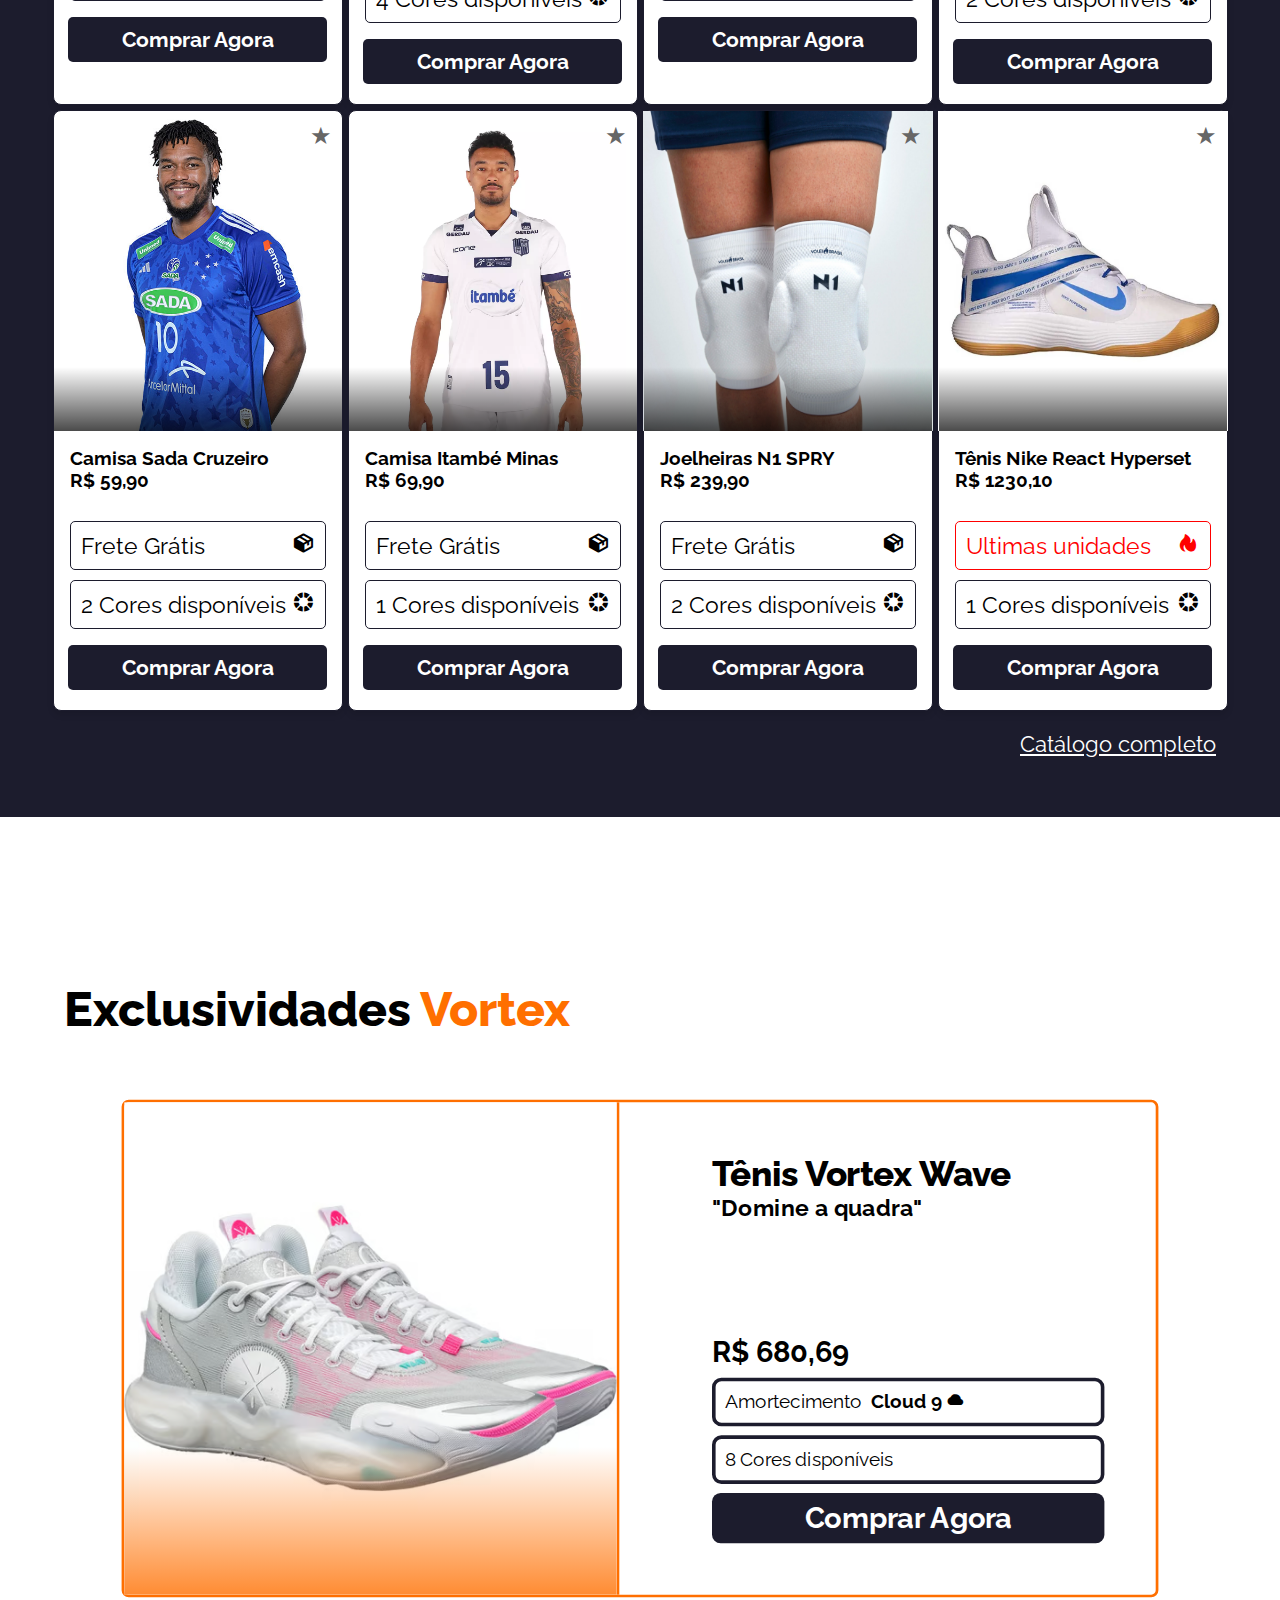
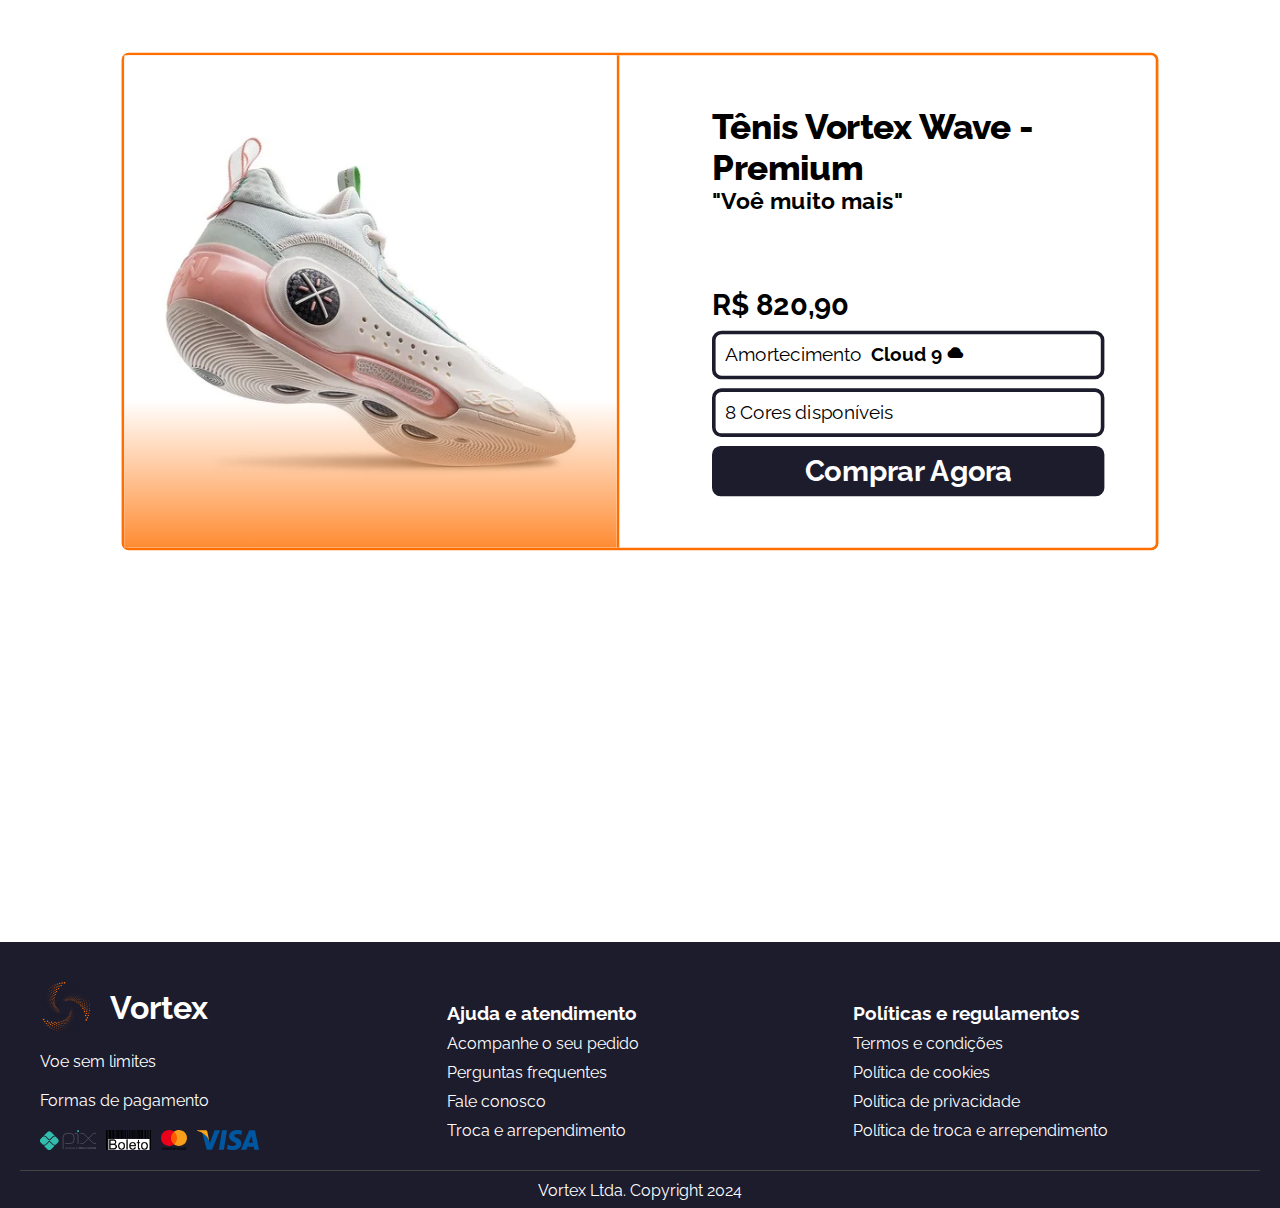
==== commit 1f05943b: "pagina home acabou" ====
--- a/index.html
+++ b/index.html
@@ -330,16 +330,16 @@
             <div class="vrtx-product-card">
                 
                 <div class="img-container">
-                    <img src="img/produtos/wow12.avif" alt="">
+                    <img src="img/wow10.webp" alt="">
                 </div>
 
                 <div class="vrtx-product-info">
                     <div class="top">
-                        <h1>Tênis Vortex Wave</h1>
-                        <h2>"Domine a quadra"</h2>
+                        <h1>Tênis Vortex Wave - Premium</h1>
+                        <h2>"Voê muito mais"</h2>
                     </div>
                     <div class="mid">
-                        <h2>R$ 680,69</h2>
+                        <h2>R$ 820,90</h2>
                         <span class="caracteristicas">
                             Amortecimento <strong> Cloud 9 <i class='bx bxs-cloud'></i></strong>
                             
--- a/css/index.css
+++ b/css/index.css
@@ -564,11 +564,24 @@
     justify-content: center;
     align-items: center;
     border-right: 0.2em solid var(--destaque);
+    position: relative;
 }
 
 .vrtx-product-card .img-container img {
     width: 100%;
     height: auto;
+}
+
+.vrtx-product-card .img-container::after {
+    content: "";
+    position: absolute;
+    top: 0;
+    left: 0;
+    right: 0;
+    bottom: 0;
+    background: rgb(255, 111, 0);
+    background: linear-gradient(0deg, rgba(255, 111, 0, 1) 0%, rgba(255, 255, 255, 0) 30%);
+    opacity: 80%;
 }
 
 .vrtx-product-info {
@@ -1159,7 +1172,7 @@
     }
 
     .banner-img-slider a img {
-        content: url('img/banner/banner1-mobile.png');
+        content: url('../img/banner/banner1-mobile.png');
         width: 100%;
         height: auto;
     }
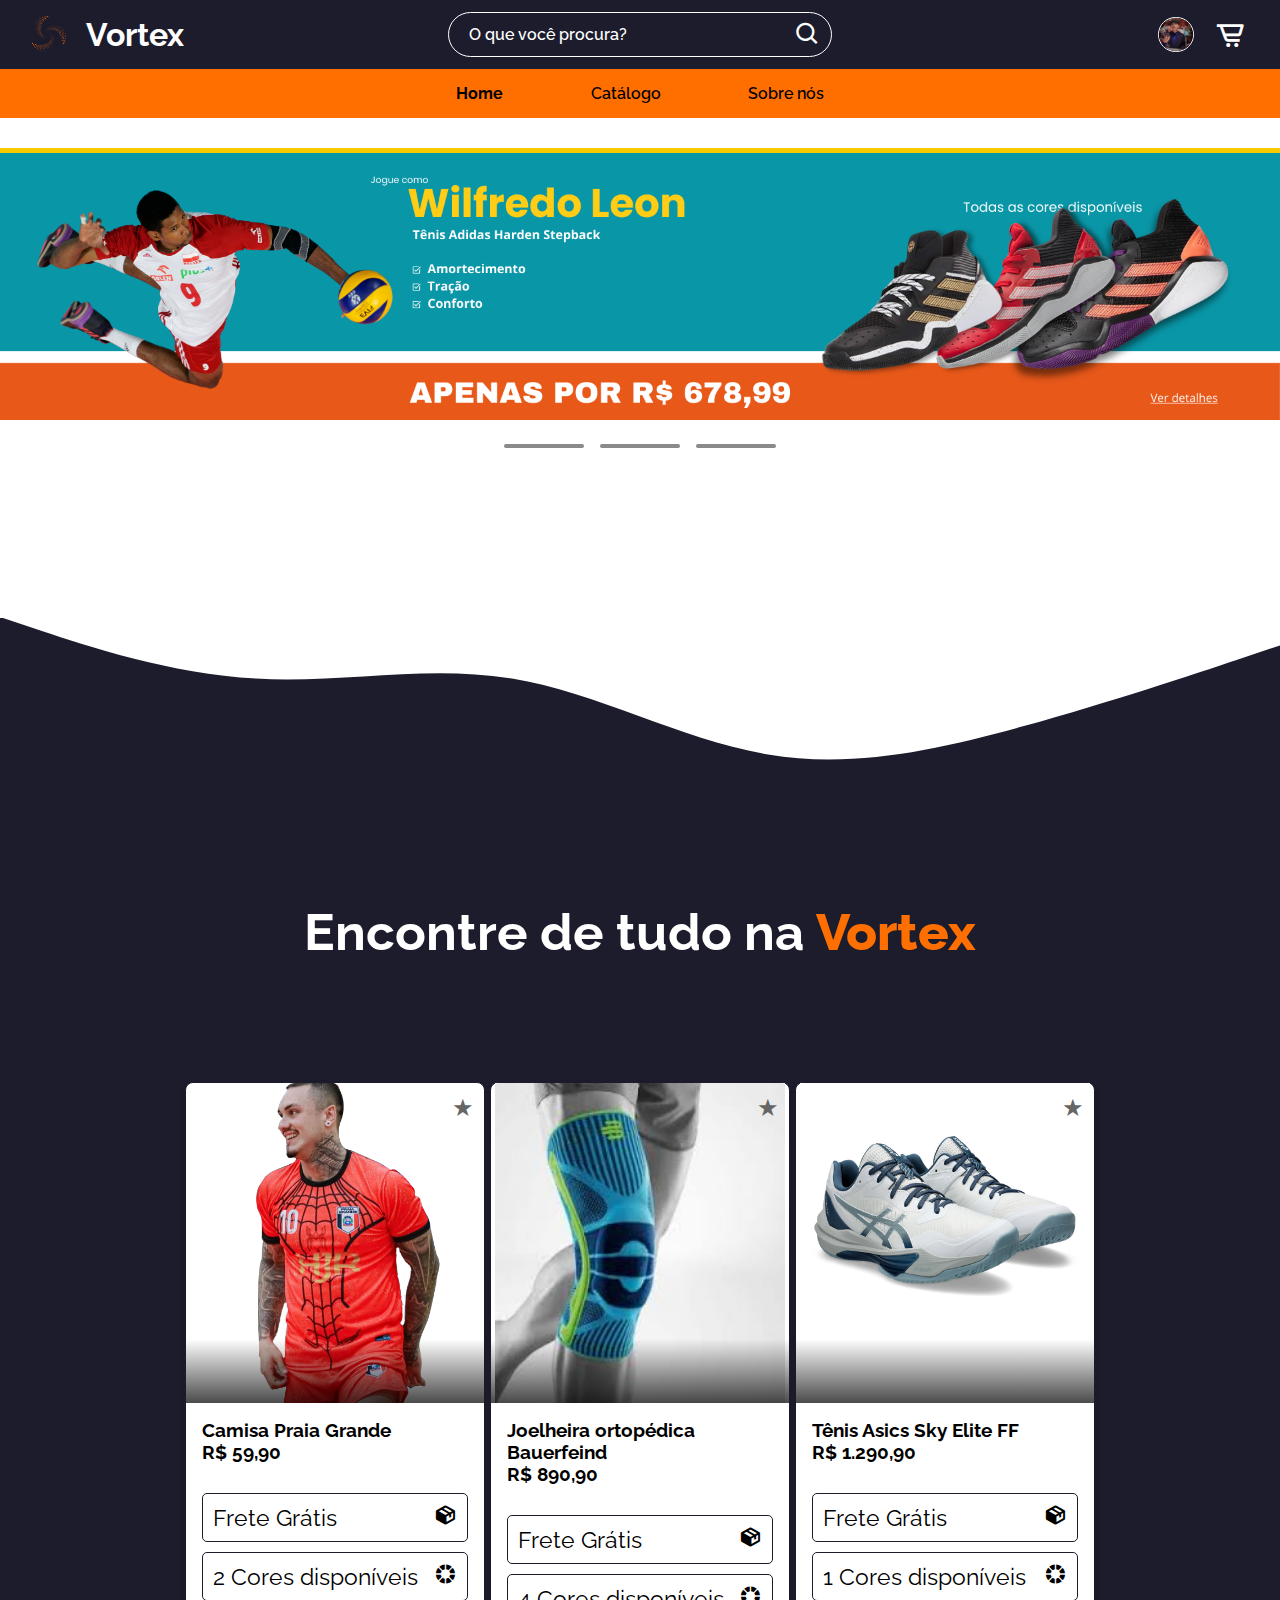
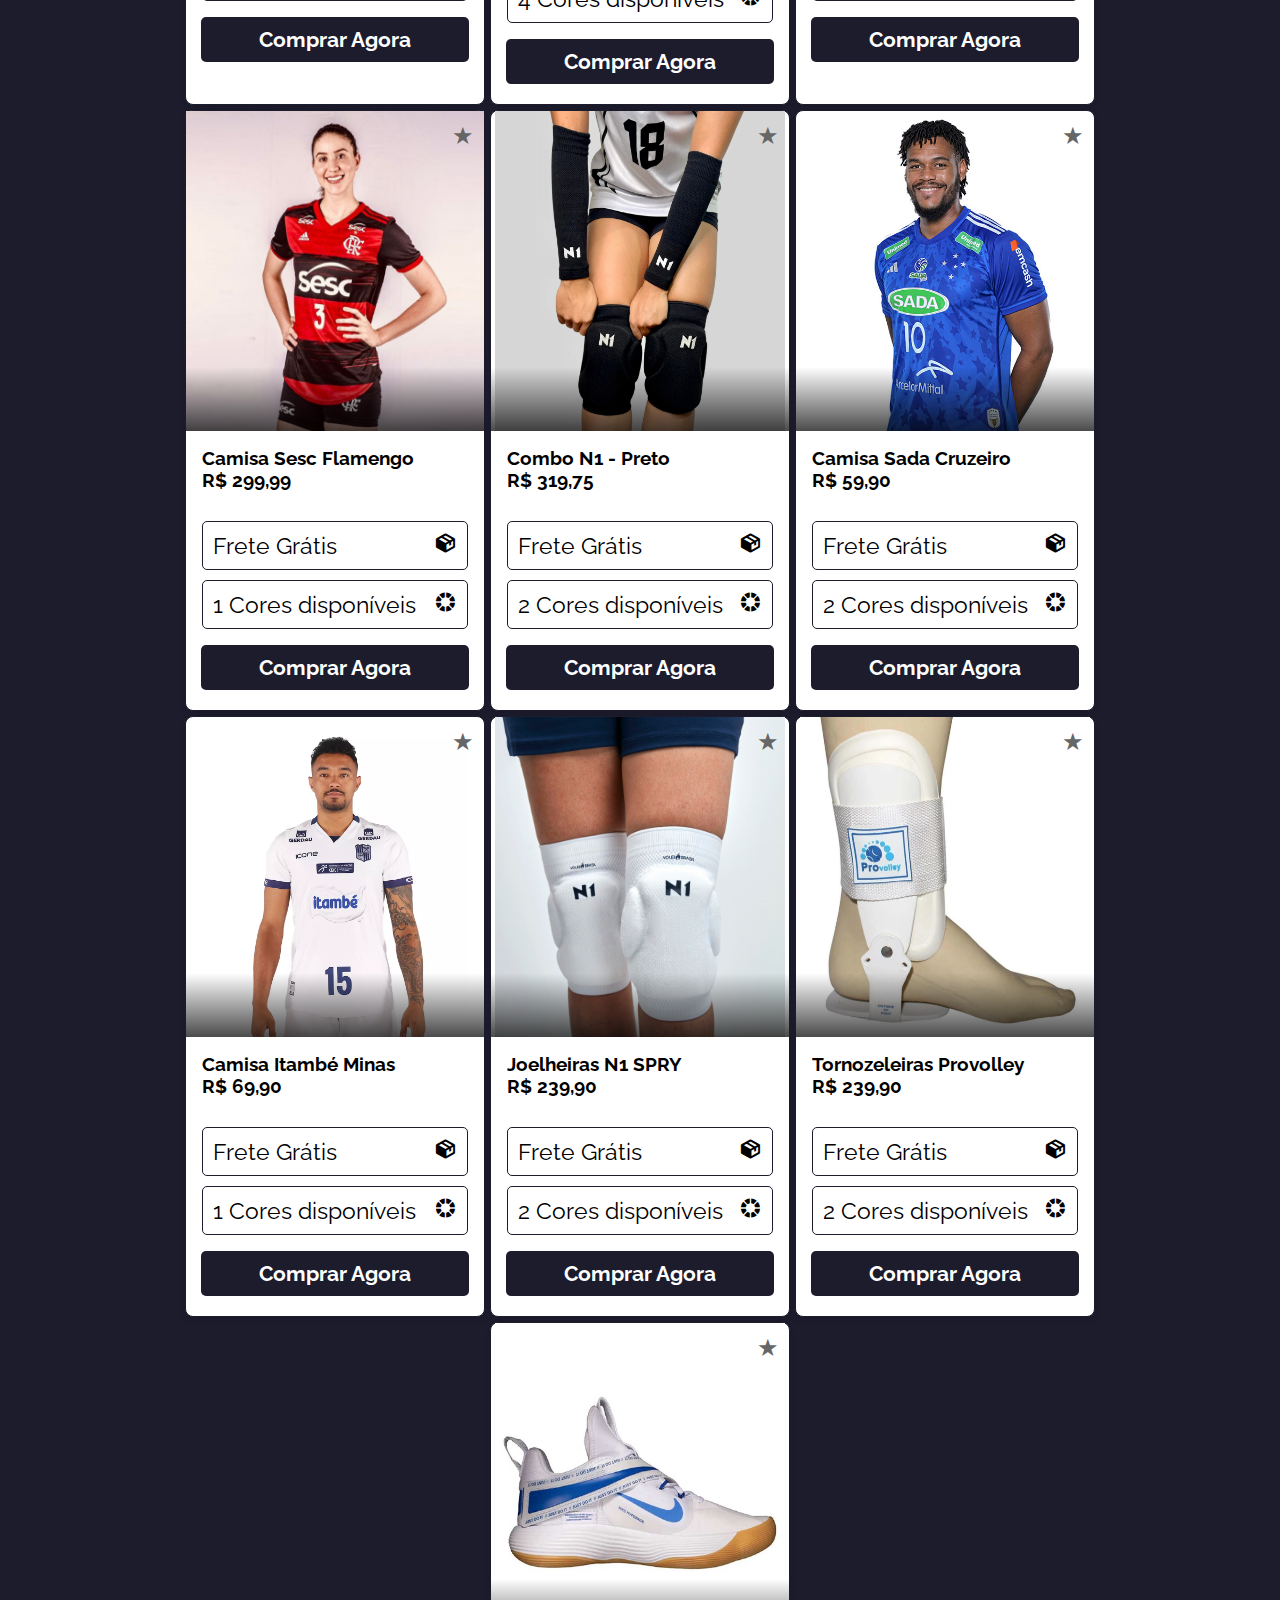
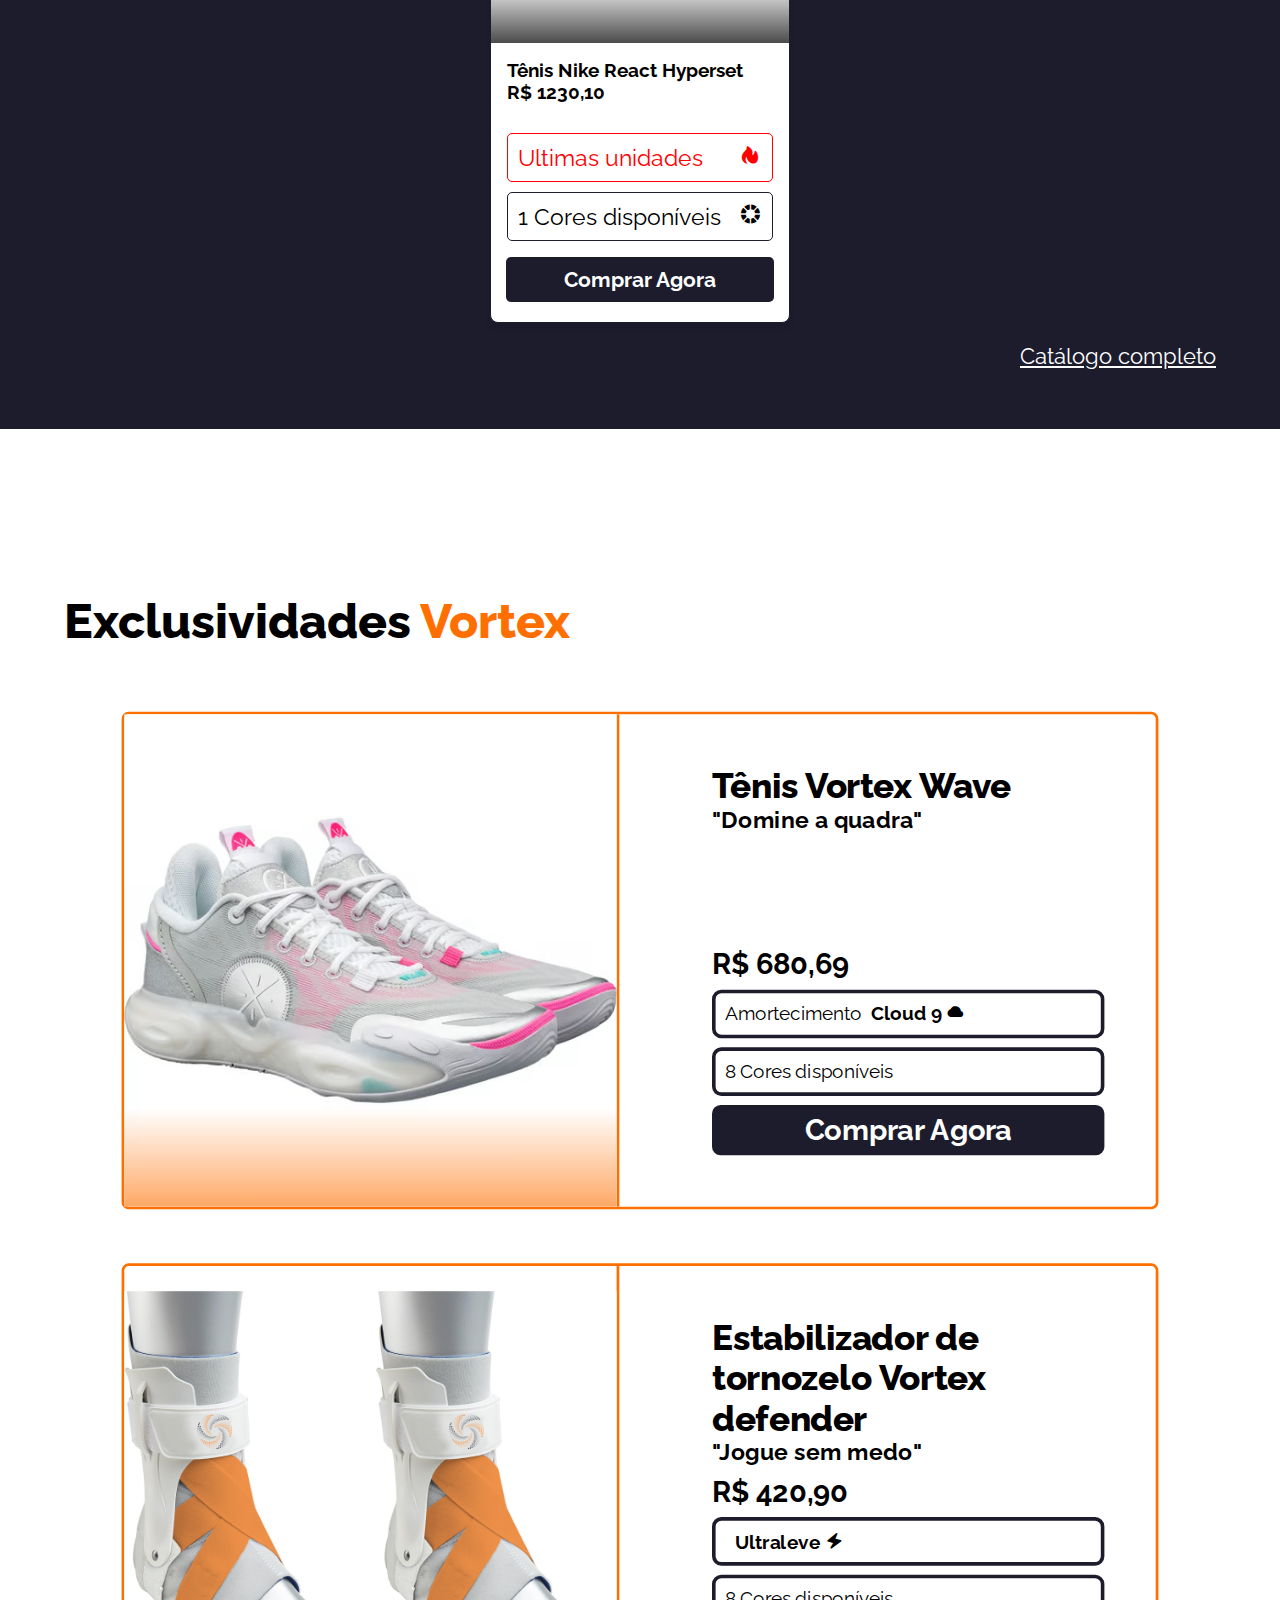
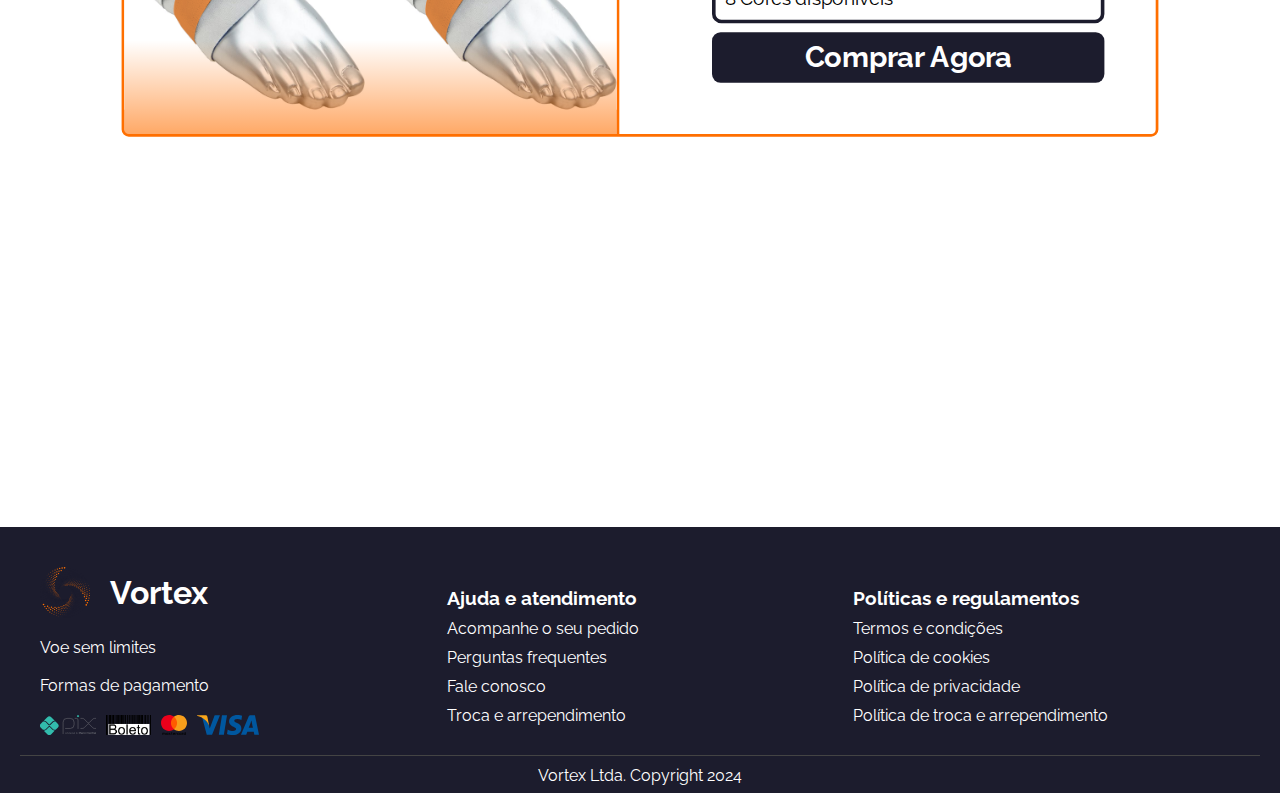
==== commit 42f83df5: "pagina index.html pronta" ====
--- a/index.html
+++ b/index.html
@@ -156,6 +156,31 @@
                 <button class="buy-button">Comprar Agora</button>
             </div>
             <!-- PRODUTO -->
+             <div class="product-card">
+                <div class="card-header">
+                    <img src="img/produtos/camisa.jpg" alt="Joelheiras esportivas" class="product-image long">
+                    <button class="favorite-button">★</button>
+                </div>
+                
+                <div class="card-body">
+                    <div class="product-info">
+                        <h2>Camisa Sesc Flamengo</h2>
+                        <h3>R$ 299,99</h3>
+                    </div>
+                    
+                    <div class="options">
+                        <span>
+                            Frete Grátis
+                            <i class='bx bxs-package'></i>
+                        </span>
+                        <span>
+                            1 Cores disponíveis
+                            <i class='bx bxs-color'></i>
+                        </span>
+                    </div>
+                </div>
+                <button class="buy-button">Comprar Agora</button>
+            </div>
             <!-- PRODUTO -->
              <div class="product-card">
                 <div class="card-header">
@@ -165,7 +190,7 @@
                 
                 <div class="card-body">
                     <div class="product-info">
-                        <h2>Combo joelheira e manguito N1</h2>
+                        <h2>Combo N1 - Preto</h2>
                         <h3>R$ 319,75</h3>
                     </div>
                     
@@ -247,6 +272,31 @@
                 <div class="card-body">
                     <div class="product-info">
                         <h2>Joelheiras N1 SPRY</h2>
+                        <h3>R$ 239,90</h3>
+                    </div>
+                    
+                    <div class="options">
+                        <span>
+                            Frete Grátis
+                            <i class='bx bxs-package'></i>
+                        </span>
+                        <span>
+                            2 Cores disponíveis
+                            <i class='bx bxs-color'></i>
+                        </span>
+                    </div>
+                </div>
+                <button class="buy-button">Comprar Agora</button>
+            </div>
+             <div class="product-card">
+                <div class="card-header">
+                    <img src="img/produtos/provoley.jpg" alt="Joelheiras esportivas" class="product-image">
+                    <button class="favorite-button">★</button>
+                </div>
+                
+                <div class="card-body">
+                    <div class="product-info">
+                        <h2>Tornozeleiras Provolley</h2>
                         <h3>R$ 239,90</h3>
                     </div>
                     
@@ -330,18 +380,18 @@
             <div class="vrtx-product-card">
                 
                 <div class="img-container">
-                    <img src="img/wow10.webp" alt="">
+                    <img src="img/produtos/Group 50.png" alt="">
                 </div>
 
                 <div class="vrtx-product-info">
                     <div class="top">
-                        <h1>Tênis Vortex Wave - Premium</h1>
-                        <h2>"Voê muito mais"</h2>
+                        <h1>Estabilizador de tornozelo Vortex defender</h1>
+                        <h2>"Jogue sem medo"</h2>
                     </div>
                     <div class="mid">
-                        <h2>R$ 820,90</h2>
+                        <h2>R$ 420,90</h2>
                         <span class="caracteristicas">
-                            Amortecimento <strong> Cloud 9 <i class='bx bxs-cloud'></i></strong>
+                            <strong>Ultraleve <i class='bx bxs-zap'></i></strong>
                             
                         </span>
                         <span class="caracteristicas">
--- a/css/index.css
+++ b/css/index.css
@@ -365,7 +365,7 @@
 .list-products {
     display: flex;
     margin-top: 120px;
-    width: 100%;
+    width: 90%;
     flex-direction: row;
     flex-wrap: wrap;
     justify-content: center;
@@ -374,7 +374,7 @@
 
 .product-card {
     background-color: #F8C901;
-    max-width: 290px;
+    max-width: 300px;
     width: 100%;
     background: #fff;
     border-radius: 8px;
@@ -420,6 +420,14 @@
     height: 100%;
     width: auto;
     max-width: 290px;
+    display: block;
+    position: relative;
+}
+
+.product-image.long{
+    height: auto;
+    width: 100%;
+    max-width: 300px;
     display: block;
     position: relative;
 }
@@ -542,7 +550,7 @@
     display: flex;
     padding: 0;
     flex-direction: column;
-    justify-content: end;
+    justify-content: center;
     gap: 2%;
 }
 
@@ -580,8 +588,8 @@
     right: 0;
     bottom: 0;
     background: rgb(255, 111, 0);
-    background: linear-gradient(0deg, rgba(255, 111, 0, 1) 0%, rgba(255, 255, 255, 0) 30%);
-    opacity: 80%;
+    background: linear-gradient(0deg, rgba(255, 111, 0, 1) 0%, rgba(255, 255, 255, 0) 20%);
+    opacity: 60%;
 }
 
 .vrtx-product-info {
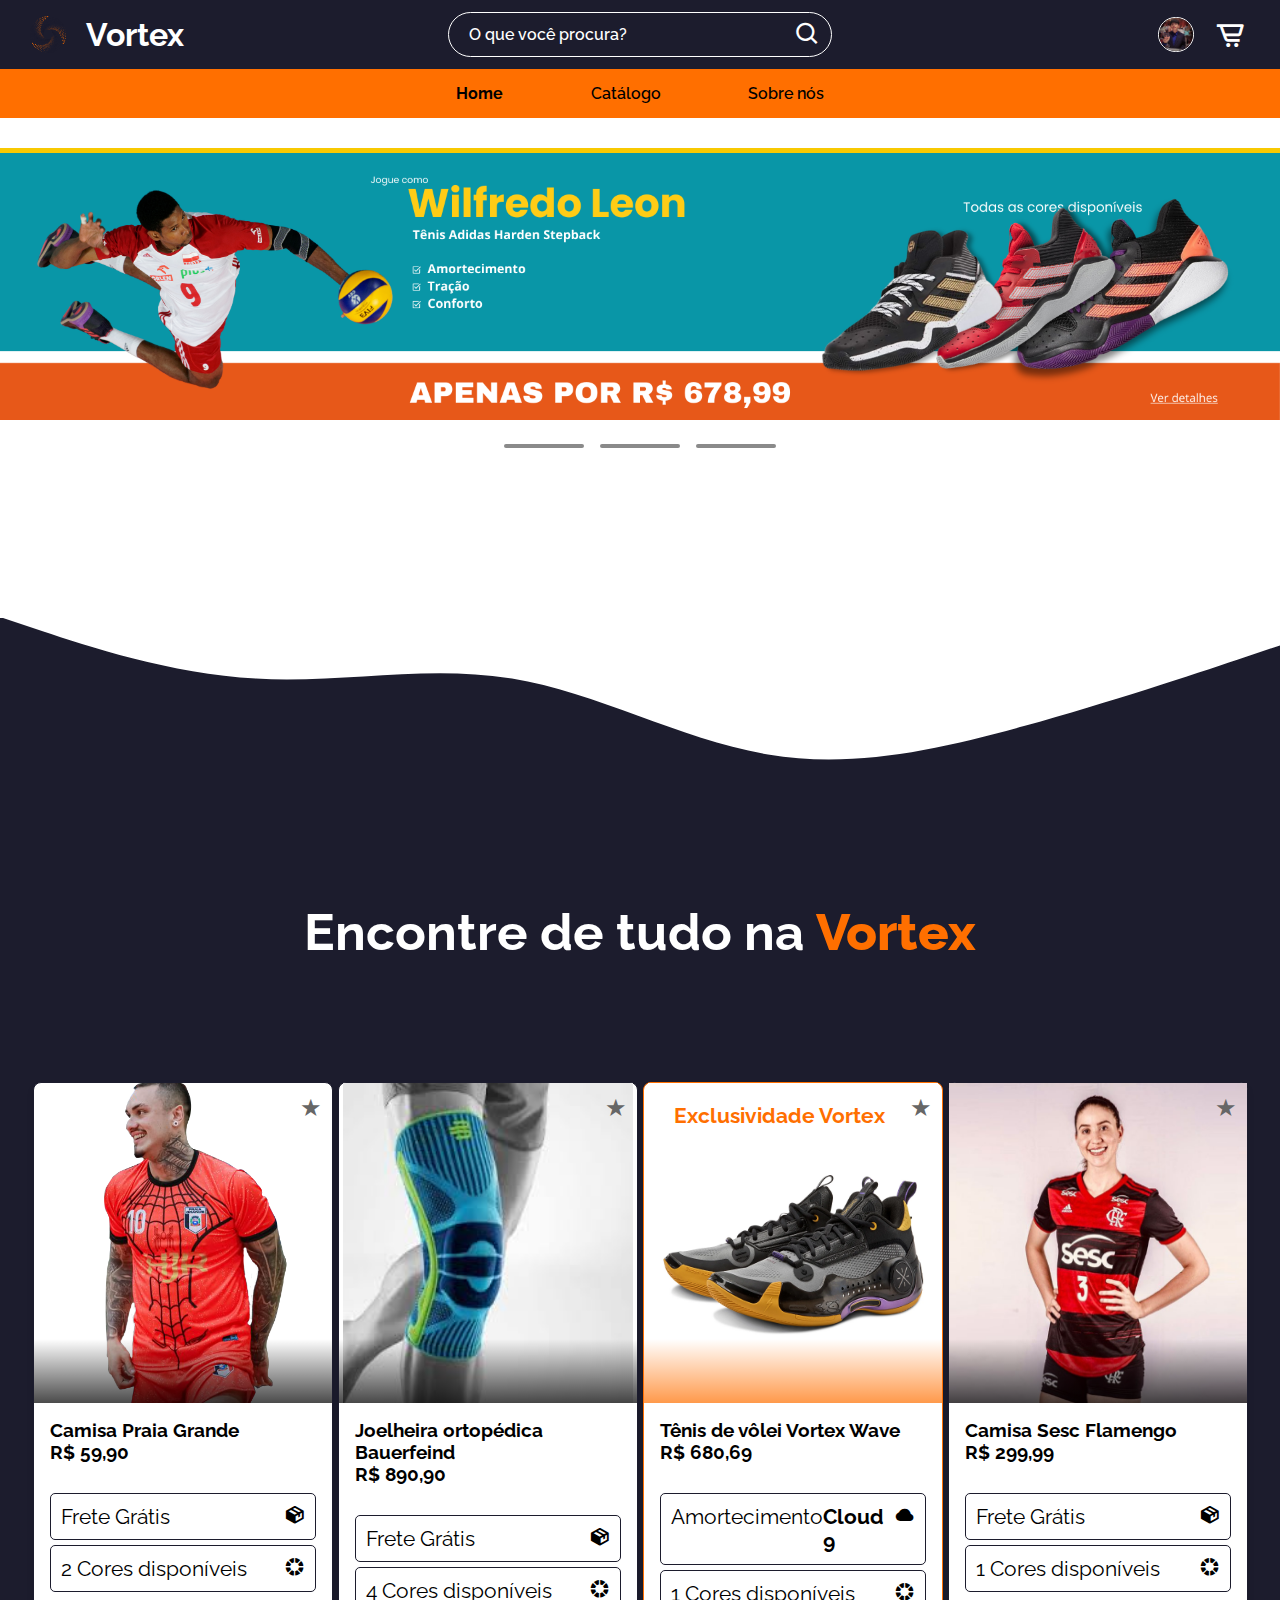
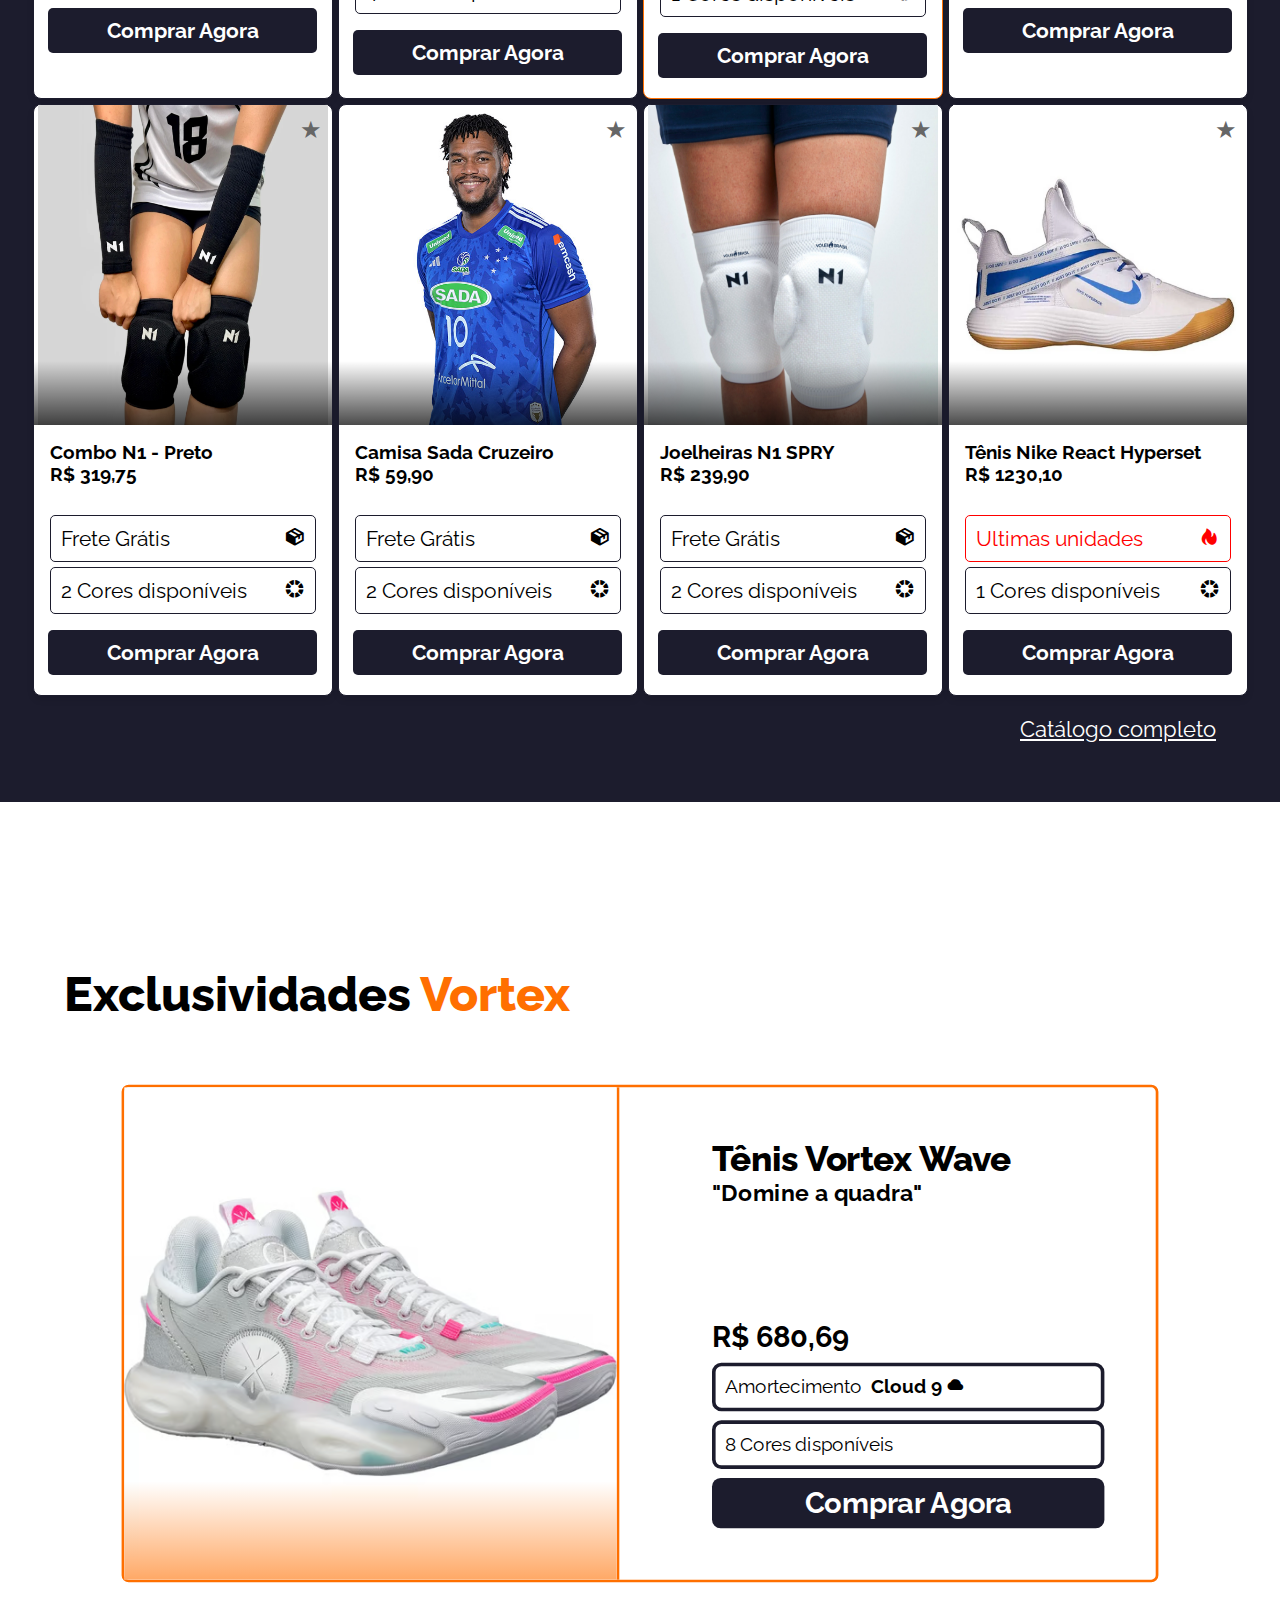
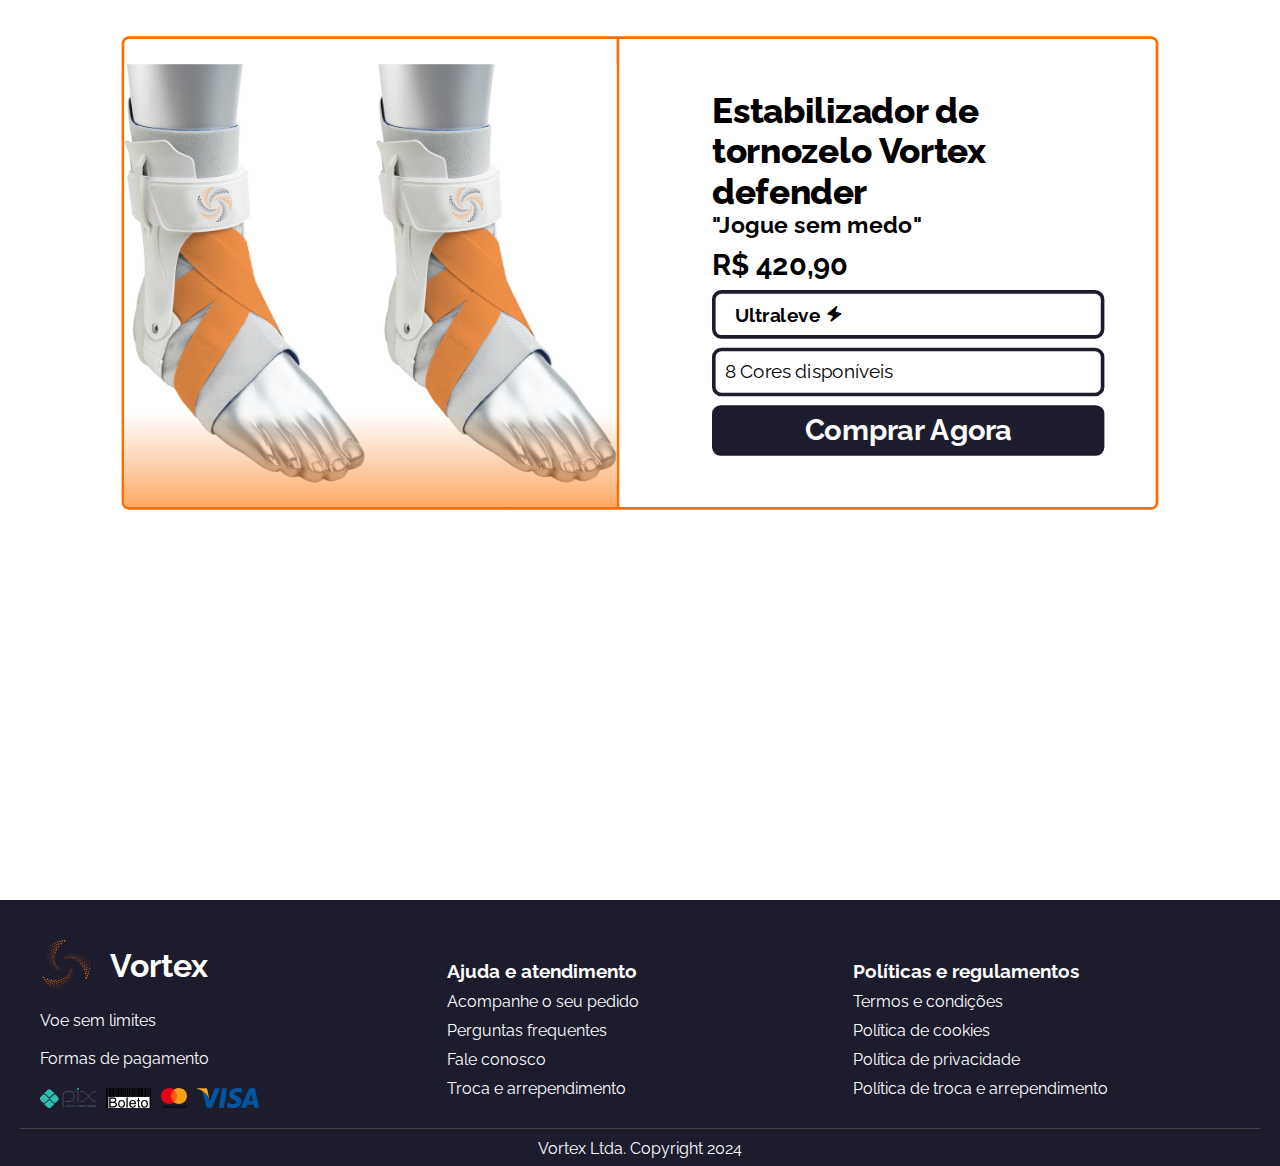
==== commit 8007c764: "parte dos filtros pronta" ====
--- a/index.html
+++ b/index.html
@@ -130,22 +130,23 @@
             </div>
             <!-- PRODUTO -->
             <!-- PRODUTO -->
-             <div class="product-card">
-                <div class="card-header">
-                    <img src="img/produtos/asics.jpg" alt="Joelheiras esportivas" class="product-image">
-                    <button class="favorite-button">★</button>
-                </div>
-                
-                <div class="card-body">
-                    <div class="product-info">
-                        <h2>Tênis Asics Sky Elite FF</h2>
-                        <h3>R$ 1.290,90</h3>
-                    </div>
-                    
-                    <div class="options">
-                        <span>
-                            Frete Grátis
-                            <i class='bx bxs-package'></i>
+             <div class="product-card vrtx-exclusive">
+                <div class="card-header">
+                    <h4>Exclusividade Vortex</h4>
+                    <img src="img/produtos/wow10.webp" alt="Joelheiras esportivas" class="product-image">
+                    <button class="favorite-button">★</button>
+                </div>
+                
+                <div class="card-body">
+                    <div class="product-info">
+                        <h2>Tênis de vôlei Vortex Wave</h2>
+                        <h3>R$ 680,69</h3>
+                    </div>
+                    
+                    <div class="options">
+                        <span>
+                            Amortecimento <b>Cloud 9</b>
+                            <i class='bx bxs-cloud'></i>
                         </span>
                         <span>
                             1 Cores disponíveis
@@ -238,33 +239,6 @@
             <!-- PRODUTO -->
              <div class="product-card">
                 <div class="card-header">
-                    <img src="img/produtos/camisa-itambe-minas.webp" alt="Joelheiras esportivas" class="product-image">
-                    <button class="favorite-button">★</button>
-                </div>
-                
-                <div class="card-body">
-                    <div class="product-info">
-                        <h2>Camisa Itambé Minas</h2>
-                        <h3>R$ 69,90</h3>
-                    </div>
-                    
-                    <div class="options">
-                        <span>
-                            Frete Grátis
-                            <i class='bx bxs-package'></i>
-                        </span>
-                        <span>
-                            1 Cores disponíveis
-                            <i class='bx bxs-color'></i>
-                        </span>
-                    </div>
-                </div>
-                <button class="buy-button">Comprar Agora</button>
-            </div>
-            <!-- PRODUTO -->
-            <!-- PRODUTO -->
-             <div class="product-card">
-                <div class="card-header">
                     <img src="img/produtos/joelheiran1.jpg" alt="Joelheiras esportivas" class="product-image">
                     <button class="favorite-button">★</button>
                 </div>
@@ -288,32 +262,6 @@
                 </div>
                 <button class="buy-button">Comprar Agora</button>
             </div>
-             <div class="product-card">
-                <div class="card-header">
-                    <img src="img/produtos/provoley.jpg" alt="Joelheiras esportivas" class="product-image">
-                    <button class="favorite-button">★</button>
-                </div>
-                
-                <div class="card-body">
-                    <div class="product-info">
-                        <h2>Tornozeleiras Provolley</h2>
-                        <h3>R$ 239,90</h3>
-                    </div>
-                    
-                    <div class="options">
-                        <span>
-                            Frete Grátis
-                            <i class='bx bxs-package'></i>
-                        </span>
-                        <span>
-                            2 Cores disponíveis
-                            <i class='bx bxs-color'></i>
-                        </span>
-                    </div>
-                </div>
-                <button class="buy-button">Comprar Agora</button>
-            </div>
-            <!-- PRODUTO -->
             <!-- PRODUTO -->
              <div class="product-card">
                 <div class="card-header">
--- a/css/index.css
+++ b/css/index.css
@@ -365,7 +365,7 @@
 .list-products {
     display: flex;
     margin-top: 120px;
-    width: 90%;
+    width: 95%;
     flex-direction: row;
     flex-wrap: wrap;
     justify-content: center;
@@ -388,6 +388,35 @@
     padding-bottom: 20px;
 }
 
+.product-card.vrtx-exclusive {
+    border: 1px solid var(--destaque)
+}
+
+.product-card.vrtx-exclusive .card-header {
+    position: relative;
+}
+
+.product-card.vrtx-exclusive .card-header>h4 {
+    position: absolute;
+    z-index: 2;
+    color: var(--destaque);
+    font-size: 1.3em;
+    font-weight: 700;
+    padding: 20px;
+    left: 10px;
+    top: 0;
+}
+
+.product-card.vrtx-exclusive .card-header::after {
+    content: "";
+    position: absolute;
+    bottom: 0;
+    left: 0;
+    width: 100%;
+    height: 100%;
+    background: linear-gradient(to top, rgba(255, 111, 0, 0.705), rgba(0, 0, 0, 0) 20%);
+}
+
 .card-header {
     display: flex;
     height: 20rem;
@@ -400,8 +429,8 @@
     display: flex;
     flex-direction: column;
     width: 100%;
-    font-size: 1.3em;
-    gap: 10px;
+    font-size: 1.2em;
+    gap: 5px;
     justify-content: space-between;
 }
 
@@ -424,7 +453,7 @@
     position: relative;
 }
 
-.product-image.long{
+.product-image.long {
     height: auto;
     width: 100%;
     max-width: 300px;
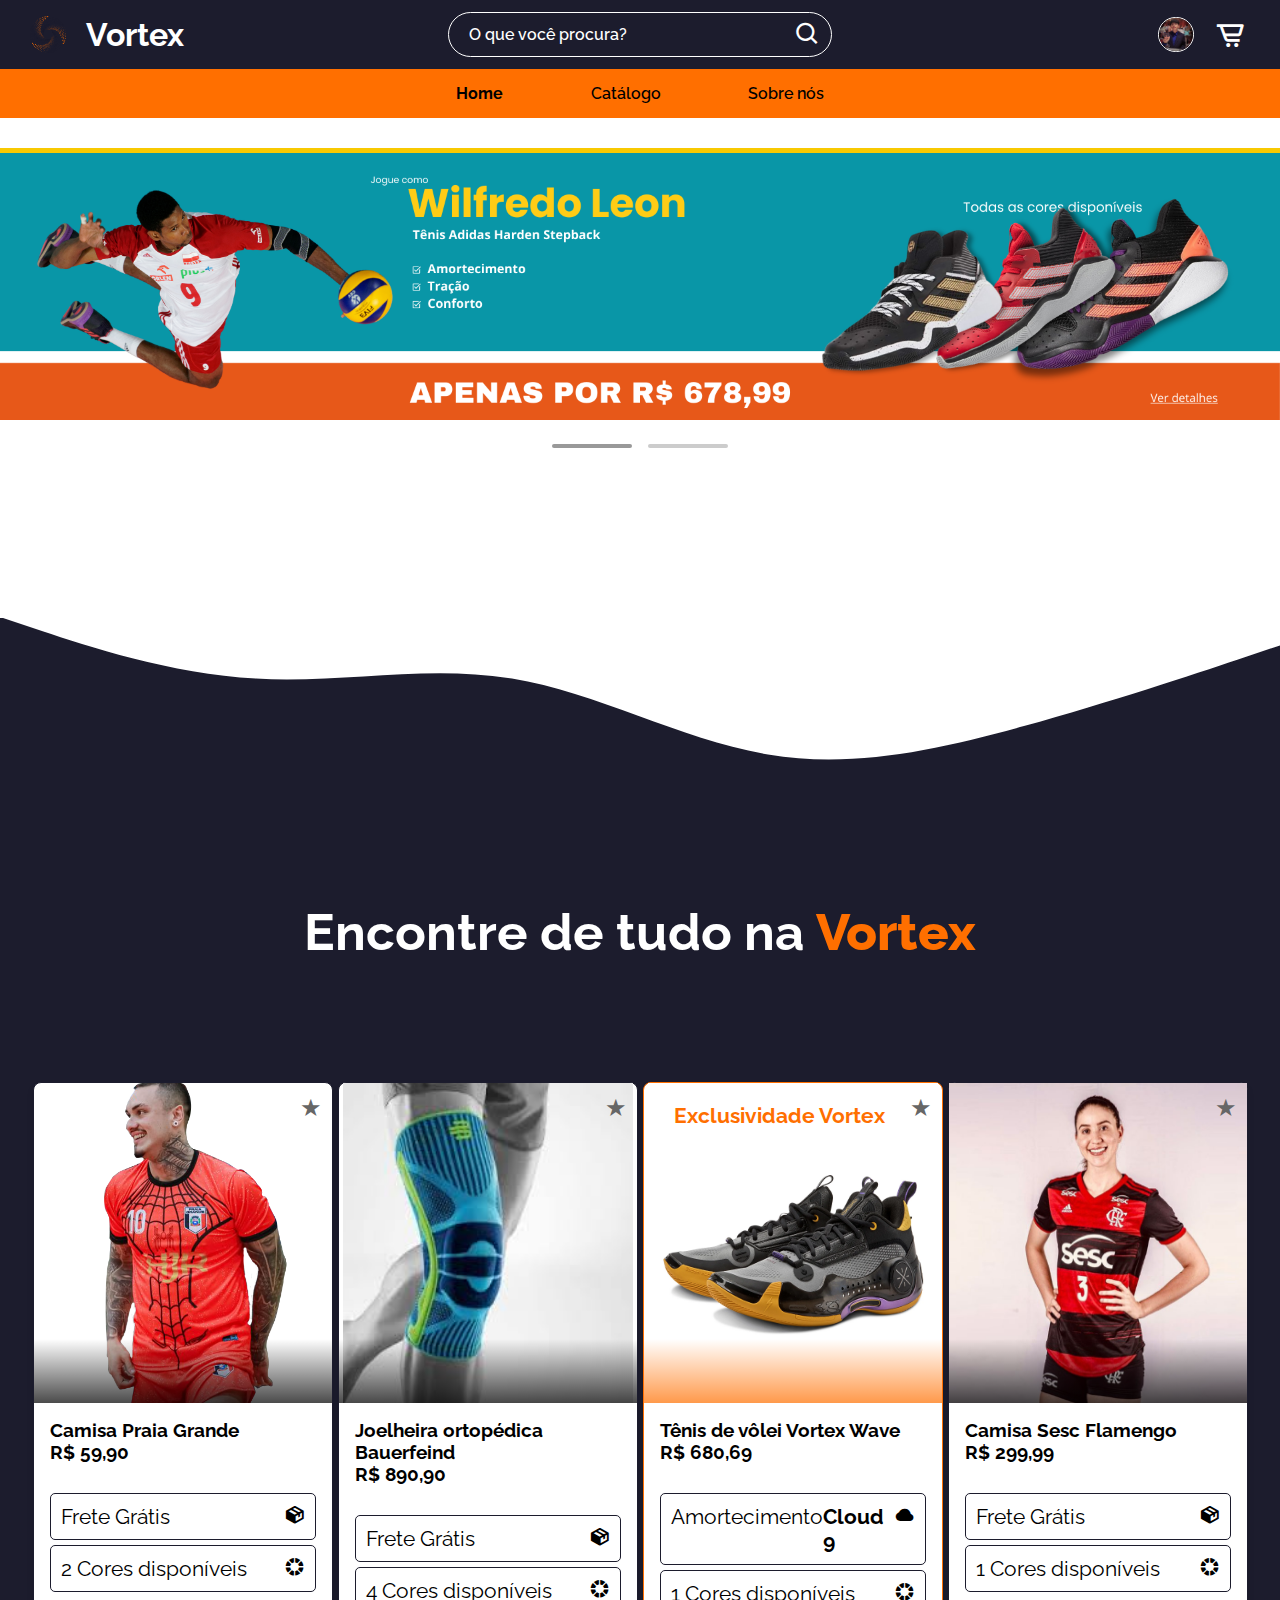
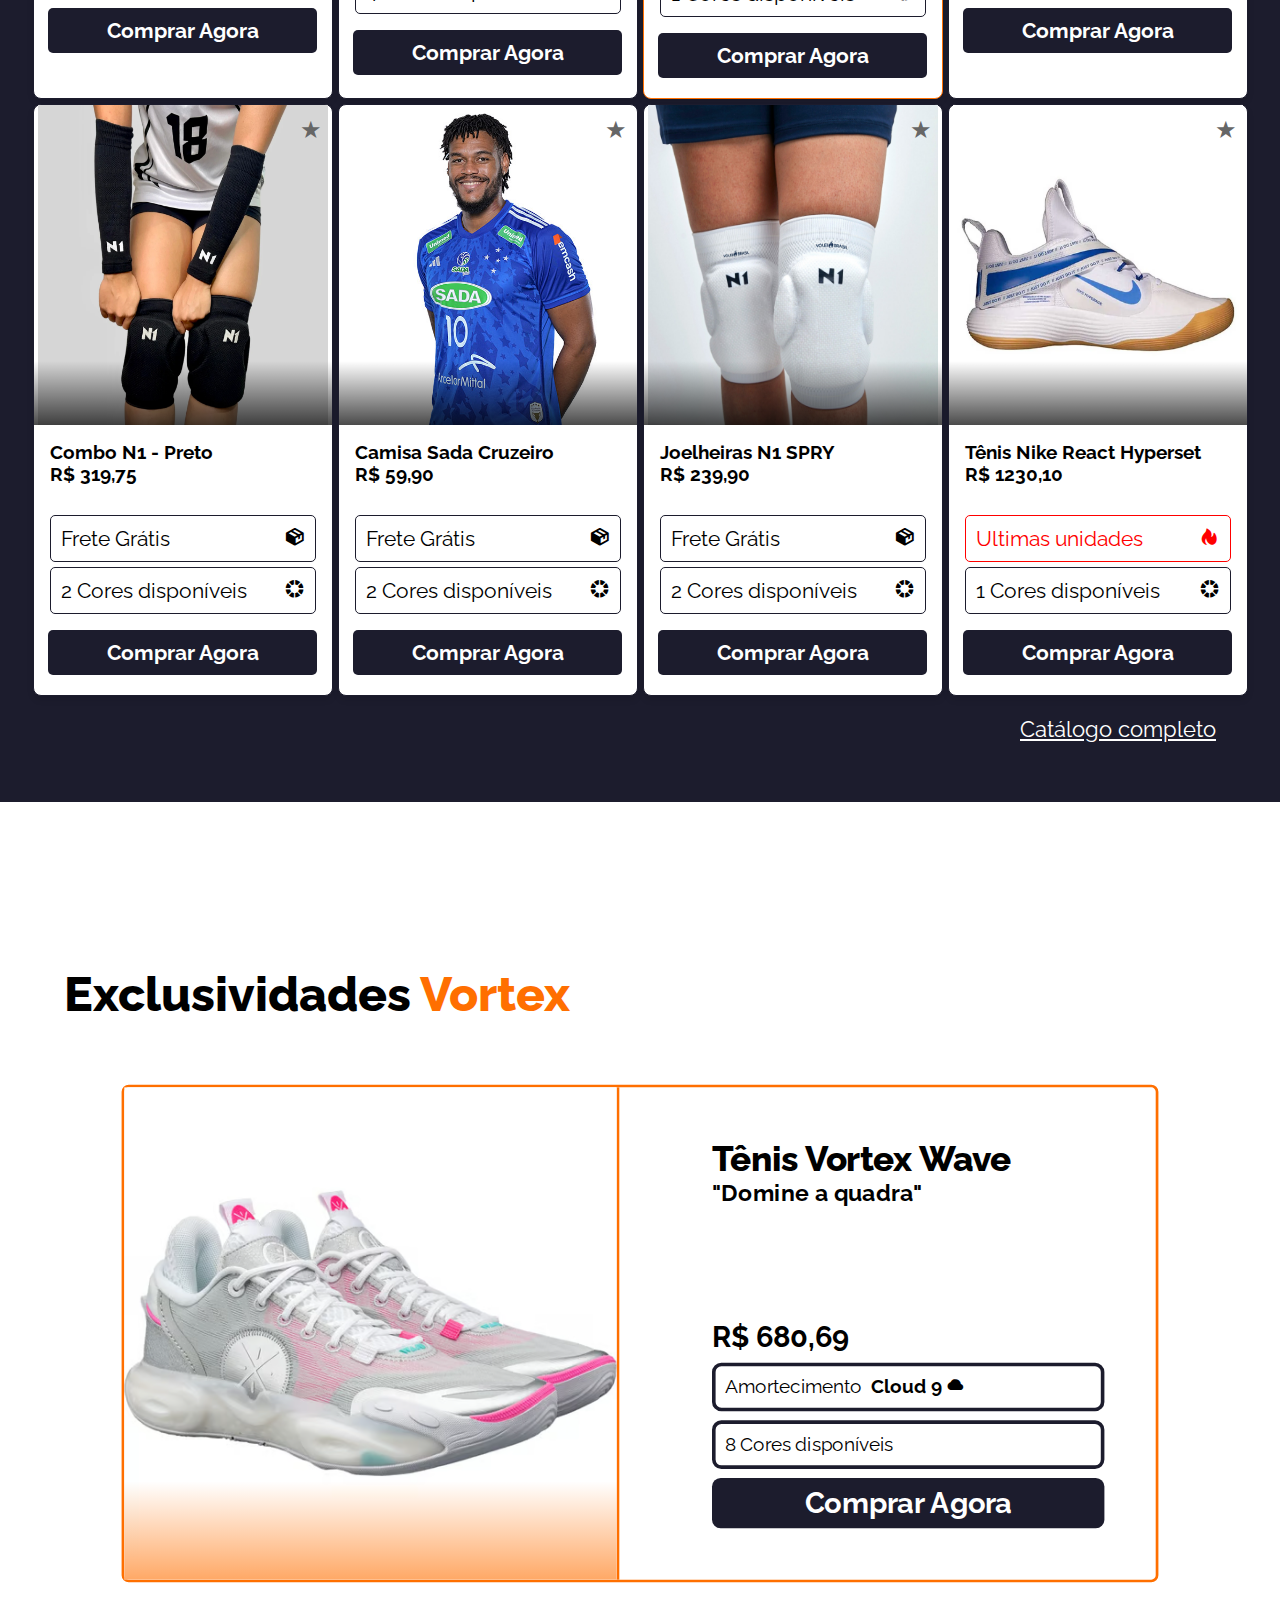
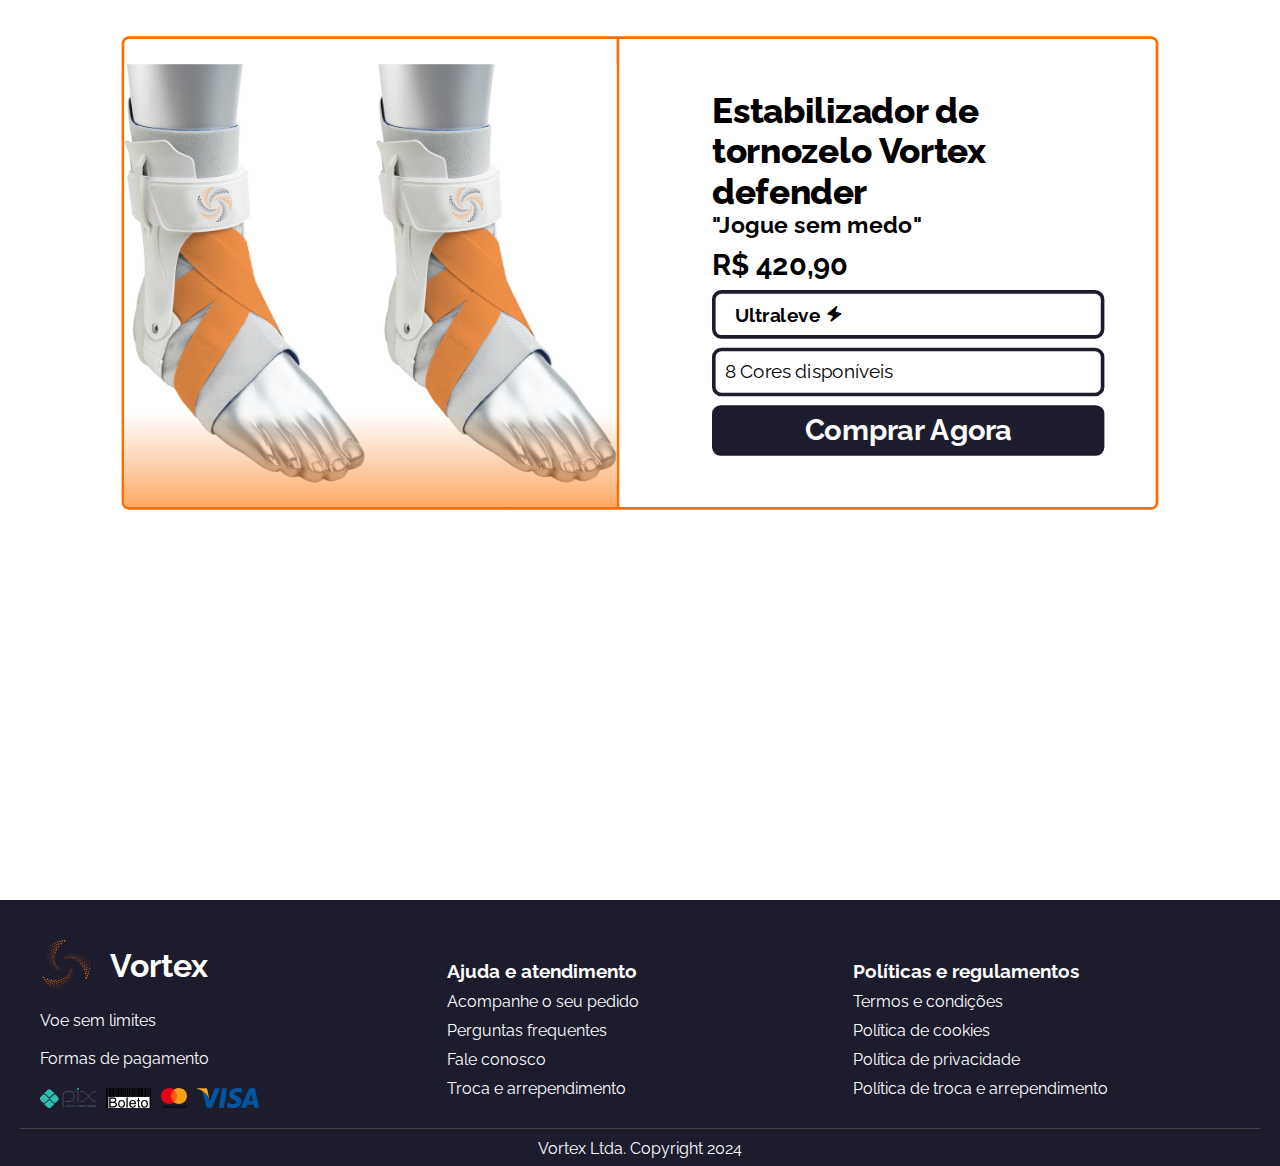
==== commit 7eeecb71: "banner auto" ====
--- a/index.html
+++ b/index.html
@@ -58,12 +58,14 @@
                 <a href="">
                     <img id="banner-slider-1" src="img/banner/banner1.png" alt="">
                 </a>
+                <a href="">
+                    <img id="banner-slider-2" src="img/banner/Inserir um título (1920 x 400 px).png" alt="">
+                </a>
             </div>
 
             <div class="banner-nav">
-                <a href="#banner-slider-1"></a>
-                <a href="#banner-slider-2"></a>
-                <a href="#banner-slider-3"></a>
+                <a href="#"></a>
+                <a href="#"></a>
             </div>
         </section>
         
@@ -408,6 +410,54 @@
             const searchbar = document.querySelector('.searchbar');
             searchbar.classList.toggle('active');
         }
+
+        const bannerSlider = document.querySelector('.banner-img-slider');
+    const banners = document.querySelectorAll('.banner-img-slider img');
+    const navLinks = document.querySelectorAll('.banner-nav a');
+
+    let currentIndex = 0; // Começa no primeiro banner
+    const bannerCount = banners.length; // Número total de banners
+    const transitionTime = 10000; // Tempo de transição (10 segundos)
+
+    // Função para alternar os banners
+    function switchBanner(index) {
+        // Calcula a posição horizontal do banner atual
+        const bannerWidth = bannerSlider.clientWidth;
+
+        // Rola suavemente para o banner correspondente
+        bannerSlider.scrollTo({
+            left: index * bannerWidth,
+            behavior: 'smooth'
+        });
+
+        // Atualiza o estado dos pontos de navegação
+        navLinks.forEach((link, i) => {
+            link.style.backgroundColor = i === index ? '#999' : '#ccc';
+        });
+    }
+
+    // Alternância automática com intervalo
+    function startAutoSwitch() {
+        setInterval(() => {
+            currentIndex = (currentIndex + 1) % bannerCount; // Alterna para o próximo banner, retornando ao primeiro no final
+            switchBanner(currentIndex);
+        }, transitionTime);
+    }
+
+    // Inicia o foco inicial e o intervalo automático
+    switchBanner(currentIndex);
+    startAutoSwitch();
+
+    // Adiciona navegação manual
+    navLinks.forEach((link, index) => {
+        link.addEventListener('click', (e) => {
+            e.preventDefault(); // Evita o comportamento padrão
+            currentIndex = index; // Atualiza o índice atual
+            switchBanner(currentIndex); // Alterna para o banner clicado
+        });
+    });
+
     </script>
+    
 </body>
 </html>--- a/css/index.css
+++ b/css/index.css
@@ -202,7 +202,7 @@
 }
 
 .banner-img-slider {
-    width: 100%;
+    width: 100vw;
     display: flex;
     overflow-x: auto;
     scrollbar-width: none;
@@ -231,12 +231,12 @@
 }
 
 .banner-img-slider a {
-    width: 100%;
+    width: 100vw;
     height: 100%;
 }
 
 .banner-img-slider a img {
-    width: 100%;
+    width: 100vw;
     height: auto;
 }
 
